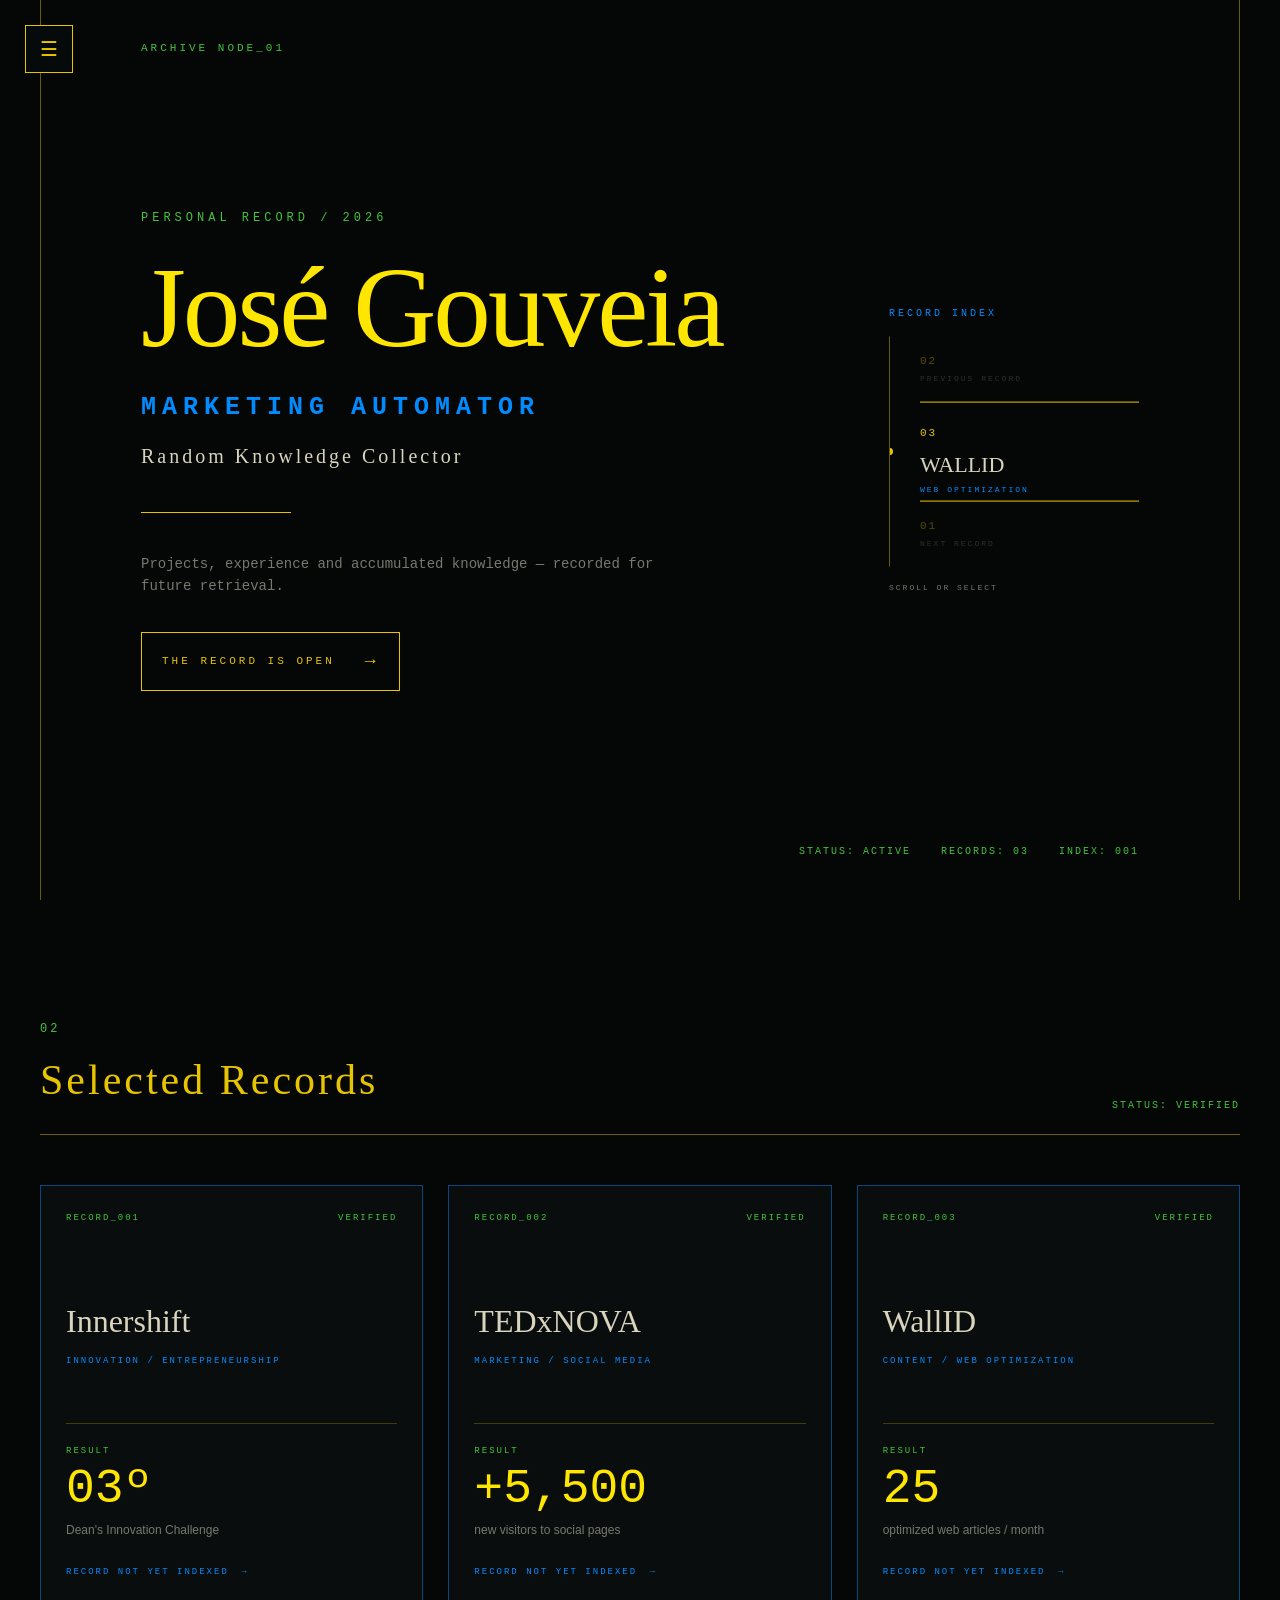
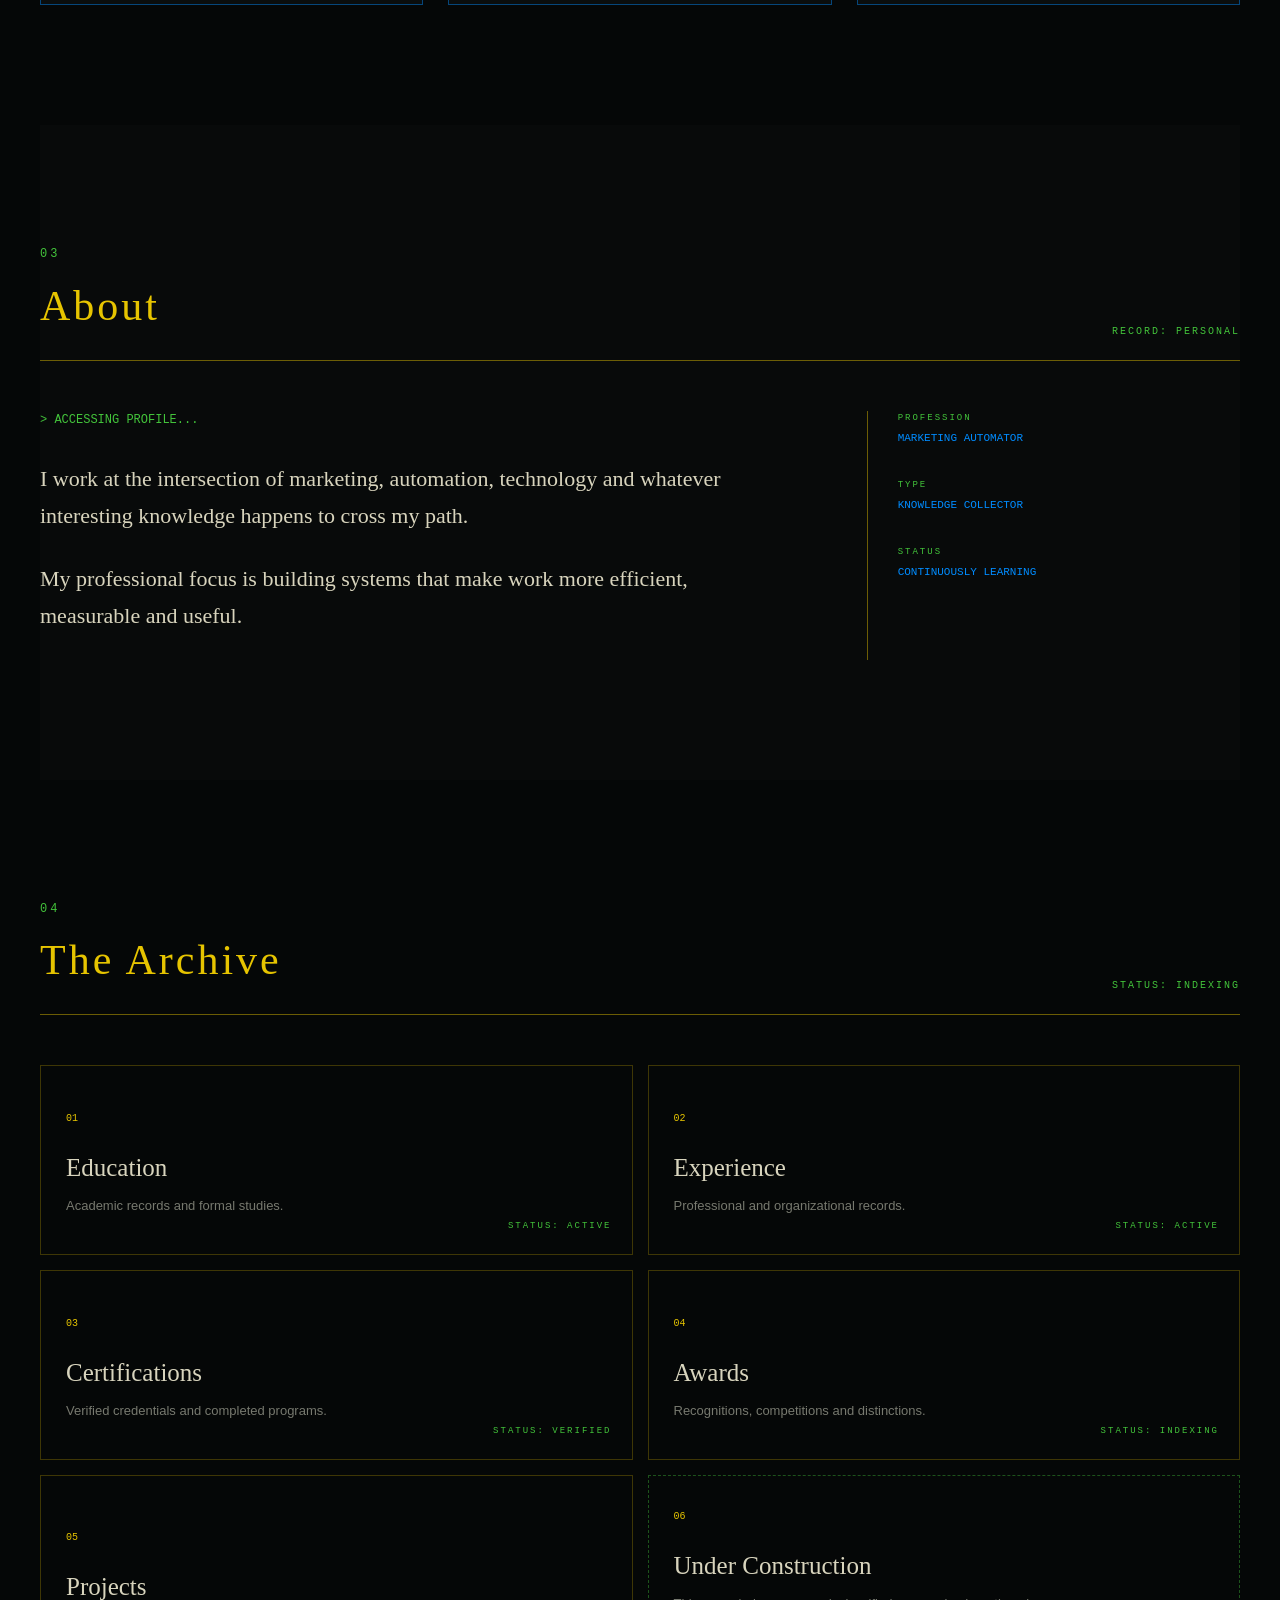
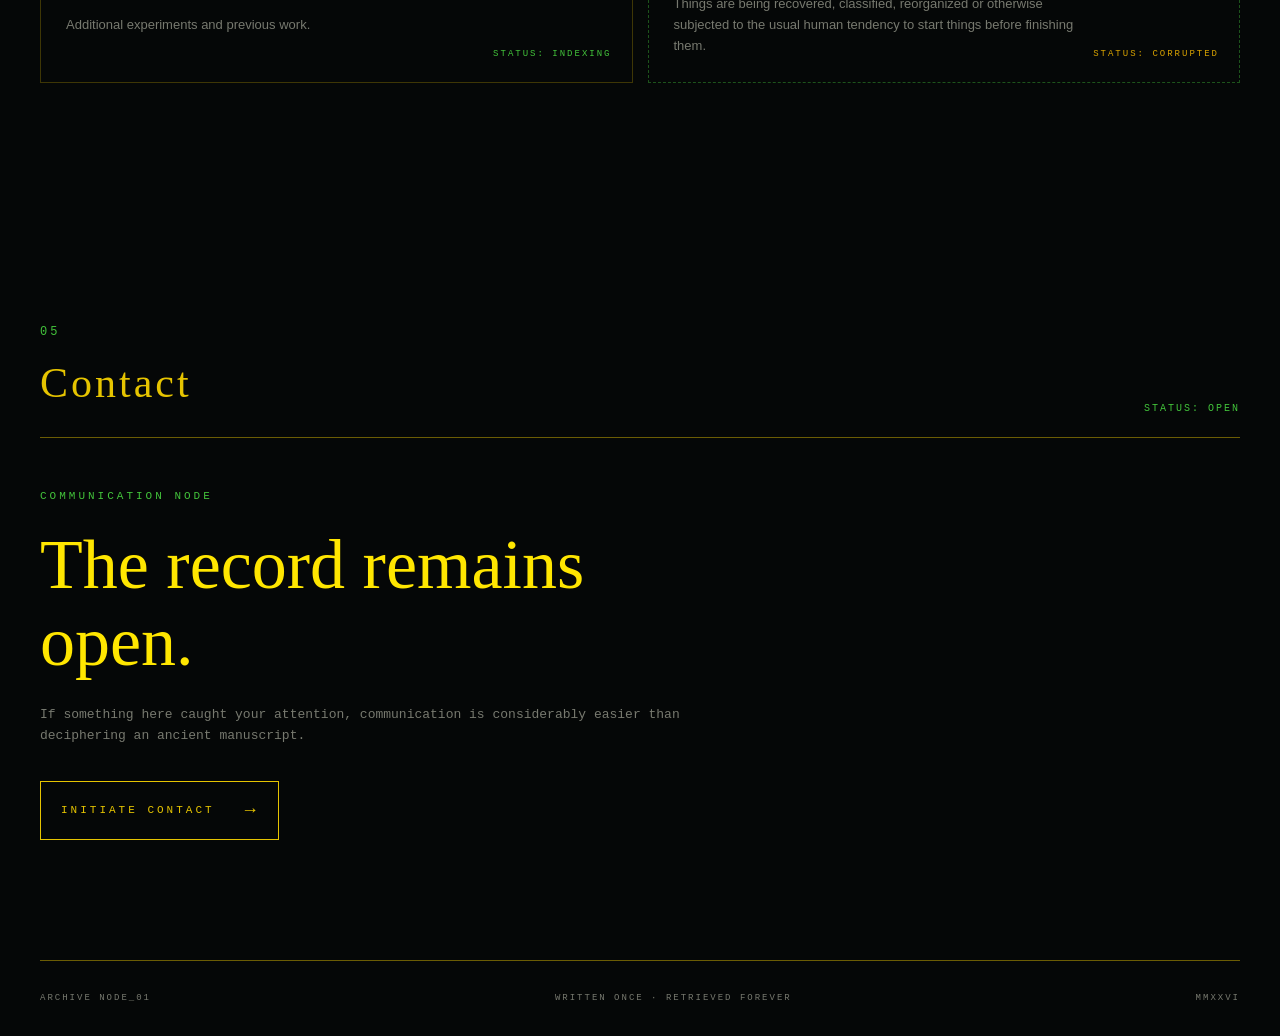
==== index.html @ 4d6958c3 "Update index.html" ====
<!DOCTYPE html>
<html lang="en">

<head>
    <meta charset="UTF-8">

    <meta name="viewport" content="width=device-width, initial-scale=1.0">

    <title>José Gouveia — Marketing Automator</title>

    <link rel="stylesheet" href="css/style.css">
</head>

<body>

    <!-- =========================
         ARCHIVE NAVIGATION
         ========================= -->

    <nav class="archive-nav" id="archiveNav">

        <button
            class="nav-toggle"
            id="navToggle"
            aria-label="Open archive navigation"
            aria-expanded="false">
            ☰
        </button>

        <div class="nav-content">

            <div class="nav-header">
                <span>ARCHIVE INDEX</span>
                <span class="status">● ACTIVE</span>
            </div>

            <div class="nav-line"></div>

            <a href="#home">
                <span>01</span>
                HOME
            </a>

            <a href="#work">
                <span>02</span>
                WORK
            </a>

            <a href="#about">
                <span>03</span>
                ABOUT
            </a>

            <a href="#archive">
                <span>04</span>
                ARCHIVE
            </a>

            <a href="#contact">
                <span>05</span>
                CONTACT
            </a>

            <div class="nav-footer">
                NODE_01<br>
                SYSTEM: STABLE
            </div>

        </div>

    </nav>


    <!-- =========================
         RETRIEVAL SCREEN
         ========================= -->

    <div
        class="retrieval-screen"
        id="retrievalScreen"
        aria-hidden="true">

        <div class="retrieval-box">

            <div class="retrieval-header">
                <span id="retrievalTitle">ARCHIVE ACCESS</span>
                <span>NODE_01</span>
            </div>

            <div class="retrieval-line"></div>

            <div class="retrieval-log" id="retrievalLog">
                <p>> ESTABLISHING CONNECTION...</p>
            </div>

            <div class="retrieval-progress">
                <div id="retrievalProgressBar"></div>
            </div>

            <div
                class="retrieval-status"
                id="retrievalStatus">

                STATUS: RETRIEVING

            </div>

        </div>

    </div>


    <!-- =========================
         MAIN CONTENT
         ========================= -->

    <main>


        <!-- =========================
             HOME
             ========================= -->

        <section id="home" class="hero section">

            <div class="system-label">
                ARCHIVE NODE_01
            </div>

            <div class="hero-content">

                <p class="eyebrow">
                    PERSONAL RECORD / 2026
                </p>

                <h1>
                    José Gouveia
                </h1>

                <h2>
                    Marketing Automator
                </h2>

                <p class="descriptor">
                    Random Knowledge Collector
                </p>

                <div class="hero-divider"></div>

                <p class="hero-introduction">
                    Projects, experience and accumulated knowledge —
                    recorded for future retrieval.
                </p>

                <a href="#work" class="archive-button">
                    THE RECORD IS OPEN
                    <span>→</span>
                </a>

            </div>


            <div class="hero-status">

                <span>STATUS: ACTIVE</span>
                <span>RECORDS: 03</span>
                <span>INDEX: 001</span>

            </div>


            <!-- =========================
                 RECORD SELECTOR
                 ========================= -->

            <div class="record-selector">

                <div class="selector-label">
                    RECORD INDEX
                </div>


                <div class="selector-window">

                    <button
                        class="selector-item selector-previous"
                        id="selectorPrevious"
                        type="button">

                        <span class="selector-number">02</span>
                        <span class="selector-hint">PREVIOUS RECORD</span>

                    </button>


                    <button
                        class="selector-item selector-current"
                        id="selectorCurrent"
                        type="button">

                        <span
                            class="selector-number"
                            id="selectorNumber">
                            03
                        </span>

                        <span
                            class="selector-name"
                            id="selectorName">
                            WALLID
                        </span>

                        <span
                            class="selector-category"
                            id="selectorCategory">
                            WEB OPTIMIZATION
                        </span>

                    </button>


                    <button
                        class="selector-item selector-next"
                        id="selectorNext"
                        type="button">

                        <span class="selector-number">01</span>
                        <span class="selector-hint">NEXT RECORD</span>

                    </button>

                </div>


                <div class="selector-instruction">
                    SCROLL OR SELECT
                </div>

            </div>

        </section>


        <!-- =========================
             SELECTED WORK
             ========================= -->

        <section id="work" class="section work-section">

            <div class="section-header">

                <div>
                    <span class="section-number">02</span>

                    <h2>
                        Selected Records
                    </h2>
                </div>

                <span class="section-status">
                    STATUS: VERIFIED
                </span>

            </div>


            <div class="records-grid">


                <!-- INNERSHIFT -->

                <article
                    class="record-card"
                    id="record-1">

                    <div class="record-top">

                        <span>
                            RECORD_001
                        </span>

                        <span>
                            VERIFIED
                        </span>

                    </div>


                    <div class="record-content">

                        <div class="record-identity">

                            <h3>
                                Innershift
                            </h3>

                            <p class="record-category">
                                INNOVATION / ENTREPRENEURSHIP
                            </p>

                        </div>


                        <div class="record-result">

                            <span class="result-label">
                                RESULT
                            </span>

                            <strong>
                                03º
                            </strong>

                            <span class="result-description">
                                Dean's Innovation Challenge
                            </span>

                        </div>

                    </div>


                    <button
                        class="record-link"
                        type="button">

                        RECORD NOT YET INDEXED
                        <span>→</span>

                    </button>

                </article>


                <!-- TEDxNOVA -->

                <article
                    class="record-card"
                    id="record-2">

                    <div class="record-top">

                        <span>
                            RECORD_002
                        </span>

                        <span>
                            VERIFIED
                        </span>

                    </div>


                    <div class="record-content">

                        <div class="record-identity">

                            <h3>
                                TEDxNOVA
                            </h3>

                            <p class="record-category">
                                MARKETING / SOCIAL MEDIA
                            </p>

                        </div>


                        <div class="record-result">

                            <span class="result-label">
                                RESULT
                            </span>

                            <strong>
                                +5,500
                            </strong>

                            <span class="result-description">
                                new visitors to social pages
                            </span>

                        </div>

                    </div>


                    <button
                        class="record-link"
                        type="button">

                        RECORD NOT YET INDEXED
                        <span>→</span>

                    </button>

                </article>


                <!-- WALLID -->

                <article
                    class="record-card"
                    id="record-3">

                    <div class="record-top">

                        <span>
                            RECORD_003
                        </span>

                        <span>
                            VERIFIED
                        </span>

                    </div>


                    <div class="record-content">

                        <div class="record-identity">

                            <h3>
                                WallID
                            </h3>

                            <p class="record-category">
                                CONTENT / WEB OPTIMIZATION
                            </p>

                        </div>


                        <div class="record-result">

                            <span class="result-label">
                                RESULT
                            </span>

                            <strong>
                                25
                            </strong>

                            <span class="result-description">
                                optimized web articles / month
                            </span>

                        </div>

                    </div>


                    <button
                        class="record-link"
                        type="button">

                        RECORD NOT YET INDEXED
                        <span>→</span>

                    </button>

                </article>

            </div>

        </section>


        <!-- =========================
             ABOUT
             ========================= -->

        <section
            id="about"
            class="section about-section">

            <div class="section-header">

                <div>

                    <span class="section-number">
                        03
                    </span>

                    <h2>
                        About
                    </h2>

                </div>

                <span class="section-status">
                    RECORD: PERSONAL
                </span>

            </div>


            <div class="about-grid">

                <div class="about-main">

                    <p class="terminal-label">
                        > ACCESSING PROFILE...
                    </p>

                    <p class="about-text">
                        I work at the intersection of marketing,
                        automation, technology and whatever interesting
                        knowledge happens to cross my path.
                    </p>

                    <p class="about-text">
                        My professional focus is building systems that
                        make work more efficient, measurable and useful.
                    </p>

                </div>


                <div class="about-metadata">

                    <div>
                        <span>PROFESSION</span>
                        <strong>MARKETING AUTOMATOR</strong>
                    </div>

                    <div>
                        <span>TYPE</span>
                        <strong>KNOWLEDGE COLLECTOR</strong>
                    </div>

                    <div>
                        <span>STATUS</span>
                        <strong>CONTINUOUSLY LEARNING</strong>
                    </div>

                </div>

            </div>

        </section>


        <!-- =========================
             ARCHIVE
             ========================= -->

        <section
            id="archive"
            class="section archive-section">

            <div class="section-header">

                <div>

                    <span class="section-number">
                        04
                    </span>

                    <h2>
                        The Archive
                    </h2>

                </div>

                <span class="section-status">
                    STATUS: INDEXING
                </span>

            </div>


            <div class="archive-grid">


                <button
                    class="archive-item"
                    type="button"
                    data-archive="education">

                    <span class="archive-number">
                        01
                    </span>

                    <h3>
                        Education
                    </h3>

                    <p>
                        Academic records and formal studies.
                    </p>

                    <span class="archive-status">
                        STATUS: ACTIVE
                    </span>

                </button>


                <button
                    class="archive-item"
                    type="button"
                    data-archive="experience">

                    <span class="archive-number">
                        02
                    </span>

                    <h3>
                        Experience
                    </h3>

                    <p>
                        Professional and organizational records.
                    </p>

                    <span class="archive-status">
                        STATUS: ACTIVE
                    </span>

                </button>


                <button
                    class="archive-item"
                    type="button"
                    data-archive="certifications">

                    <span class="archive-number">
                        03
                    </span>

                    <h3>
                        Certifications
                    </h3>

                    <p>
                        Verified credentials and completed programs.
                    </p>

                    <span class="archive-status">
                        STATUS: VERIFIED
                    </span>

                </button>


                <button
                    class="archive-item"
                    type="button"
                    data-archive="awards">

                    <span class="archive-number">
                        04
                    </span>

                    <h3>
                        Awards
                    </h3>

                    <p>
                        Recognitions, competitions and distinctions.
                    </p>

                    <span class="archive-status">
                        STATUS: INDEXING
                    </span>

                </button>


                <button
                    class="archive-item"
                    type="button"
                    data-archive="projects">

                    <span class="archive-number">
                        05
                    </span>

                    <h3>
                        Projects
                    </h3>

                    <p>
                        Additional experiments and previous work.
                    </p>

                    <span class="archive-status">
                        STATUS: INDEXING
                    </span>

                </button>


                <button
                    class="archive-item under-construction"
                    type="button"
                    data-archive="construction">

                    <span class="archive-number">
                        06
                    </span>

                    <h3>
                        Under Construction
                    </h3>

                    <p>
                        Things are being recovered, classified,
                        reorganized or otherwise subjected to the
                        usual human tendency to start things before
                        finishing them.
                    </p>

                    <span class="archive-status corrupted">
                        STATUS: CORRUPTED
                    </span>

                </button>

            </div>

        </section>


        <!-- =========================
             CONTACT
             ========================= -->

        <section
            id="contact"
            class="section contact-section">

            <div class="section-header">

                <div>

                    <span class="section-number">
                        05
                    </span>

                    <h2>
                        Contact
                    </h2>

                </div>

                <span class="section-status">
                    STATUS: OPEN
                </span>

            </div>


            <div class="contact-content">

                <p class="contact-label">
                    COMMUNICATION NODE
                </p>

                <h2>
                    The record remains open.
                </h2>

                <p>
                    If something here caught your attention,
                    communication is considerably easier than
                    deciphering an ancient manuscript.
                </p>

                <a
                    href="mailto:your@email.com"
                    class="archive-button">

                    INITIATE CONTACT
                    <span>→</span>

                </a>

            </div>

        </section>

    </main>


    <!-- =========================
         FOOTER
         ========================= -->

    <footer>

        <div>
            ARCHIVE NODE_01
        </div>

        <div>
            WRITTEN ONCE · RETRIEVED FOREVER
        </div>

        <div>
            MMXXVI
        </div>

    </footer>


    <script src="js/script.js"></script>

</body>

</html>
---- css/style.css ----
/* =========================================
   GLOBAL
   ========================================= */

* {
    box-sizing: border-box;
    margin: 0;
    padding: 0;
}

html {
    scroll-behavior: smooth;
}

body {
    background: #050707;
    color: #d8d4bd;

    font-family: Arial, sans-serif;
    line-height: 1.6;
}

:root {
    --background: #050707;
    --background-light: #0a0d0d;

    --gold: #e6c400;
    --gold-bright: #ffe600;

    --blue: #008cff;
    --blue-bright: #22aaff;

    --green: #43c43b;

    --text: #d8d4bd;
    --muted: #77796f;

    --gold-border: rgba(230, 196, 0, 0.45);
    --blue-border: rgba(0, 140, 255, 0.45);
}


/* =========================================
   GENERAL
   ========================================= */

a {
    color: inherit;
    text-decoration: none;
}

button {
    font: inherit;
}

.section {
    width: min(1200px, calc(100% - 80px));

    margin: 0 auto;

    padding: 120px 0;
}

.section-header {
    display: flex;
    justify-content: space-between;
    align-items: flex-end;

    padding-bottom: 20px;
    margin-bottom: 50px;

    border-bottom: 1px solid var(--gold-border);
}

.section-number {
    display: block;

    margin-bottom: 8px;

    color: var(--green);

    font-family: monospace;
    font-size: 12px;

    letter-spacing: 3px;
}

.section-header h2 {
    color: var(--gold);

    font-family: Georgia, serif;
    font-size: 42px;
    font-weight: normal;

    letter-spacing: 3px;
}

.section-status {
    color: var(--green);

    font-family: monospace;
    font-size: 10px;

    letter-spacing: 2px;
}


/* =========================================
   NAVIGATION
   ========================================= */

.archive-nav {
    position: fixed;

    top: 25px;
    left: 25px;

    z-index: 1000;
}

.nav-toggle {
    width: 48px;
    height: 48px;

    background: #070a0a;

    border: 1px solid var(--gold);

    color: var(--gold);

    font-size: 20px;

    cursor: pointer;

    transition:
        background 0.2s,
        color 0.2s;
}

.nav-toggle:hover {
    background: var(--gold);
    color: var(--background);
}

.nav-content {
    width: 250px;

    display: none;

    margin-top: 8px;
    padding: 20px;

    background: rgba(5, 7, 7, 0.97);

    border: 1px solid var(--gold-border);
}

.archive-nav.open .nav-content {
    display: block;
}

.nav-header {
    display: flex;
    flex-direction: column;
    gap: 5px;

    color: var(--gold);

    font-family: monospace;
    font-size: 12px;

    letter-spacing: 2px;
}

.nav-header .status {
    color: var(--green);

    font-size: 10px;
}

.nav-line {
    height: 1px;

    margin: 18px 0;

    background: var(--gold-border);
}

.nav-content a {
    display: flex;
    gap: 14px;

    padding: 10px 0;

    color: var(--blue);

    font-family: monospace;
    font-size: 12px;

    letter-spacing: 2px;

    transition:
        color 0.2s,
        padding-left 0.2s;
}

.nav-content a span {
    color: var(--muted);
}

.nav-content a:hover {
    padding-left: 5px;

    color: var(--gold-bright);
}

.nav-footer {
    margin-top: 20px;
    padding-top: 15px;

    border-top: 1px solid rgba(67, 196, 59, 0.3);

    color: var(--green);

    font-family: monospace;
    font-size: 10px;

    line-height: 1.8;
}


/* =========================================
   HERO
   ========================================= */

.hero {
    min-height: 100vh;

    position: relative;

    display: flex;
    flex-direction: column;
    justify-content: center;

    padding-left: 100px;
    padding-right: 100px;

    border-left: 1px solid var(--gold-border);
    border-right: 1px solid var(--gold-border);
}

.system-label {
    position: absolute;

    top: 40px;
    left: 100px;

    color: var(--green);

    font-family: monospace;
    font-size: 11px;

    letter-spacing: 3px;
}

.hero-content {
    max-width: 700px;
}

.eyebrow {
    margin-bottom: 25px;

    color: var(--green);

    font-family: monospace;
    font-size: 12px;

    letter-spacing: 4px;
}

.hero h1 {
    color: var(--gold-bright);

    font-family: Georgia, serif;
    font-size: clamp(60px, 9vw, 120px);
    font-weight: normal;

    line-height: 0.95;

    letter-spacing: -3px;
}

.hero h2 {
    margin-top: 25px;

    color: var(--blue);

    font-family: monospace;
    font-size: clamp(18px, 2vw, 25px);

    letter-spacing: 6px;

    text-transform: uppercase;
}

.descriptor {
    margin-top: 12px;

    color: var(--text);

    font-family: Georgia, serif;
    font-size: 20px;

    letter-spacing: 3px;
}

.hero-divider {
    width: 150px;
    height: 1px;

    margin: 40px 0;

    background: var(--gold);
}

.hero-introduction {
    max-width: 550px;

    color: var(--muted);

    font-family: monospace;
    font-size: 14px;
}

.archive-button {
    display: inline-flex;
    align-items: center;
    gap: 30px;

    margin-top: 35px;
    padding: 14px 20px;

    border: 1px solid var(--gold);

    color: var(--gold);

    font-family: monospace;
    font-size: 11px;

    letter-spacing: 3px;

    transition:
        background 0.2s,
        color 0.2s;
}

.archive-button:hover {
    background: var(--gold);
    color: var(--background);
}

.archive-button span {
    font-size: 18px;
}

.hero-status {
    position: absolute;

    right: 100px;
    bottom: 40px;

    display: flex;
    gap: 30px;

    color: var(--green);

    font-family: monospace;
    font-size: 10px;

    letter-spacing: 2px;
}


/* =========================================
   RECORD SELECTOR
   ========================================= */

.record-selector {
    position: absolute;

    right: 100px;
    top: 50%;

    width: 250px;

    transform: translateY(-50%);
}

.selector-label {
    margin-bottom: 15px;

    color: var(--blue);

    font-family: monospace;
    font-size: 10px;

    letter-spacing: 3px;
}

.selector-window {
    height: 230px;

    position: relative;

    overflow: hidden;

    border-left: 1px solid var(--gold-border);
}

.selector-window::before {
    content: "";

    position: absolute;

    left: -4px;
    top: 50%;

    width: 7px;
    height: 7px;

    transform: translateY(-50%);

    background: var(--gold);

    border-radius: 50%;

    z-index: 2;
}

.selector-item {
    width: calc(100% - 30px);

    margin-left: 30px;

    border: none;

    background: transparent;

    text-align: left;

    cursor: pointer;
}

.selector-previous,
.selector-next {
    height: 65px;

    display: flex;
    flex-direction: column;
    justify-content: center;

    opacity: 0.35;

    transition: opacity 0.2s;
}

.selector-previous:hover,
.selector-next:hover {
    opacity: 0.75;
}

.selector-current {
    height: 100px;

    padding: 15px 0;

    border-top: 1px solid var(--gold);
    border-bottom: 1px solid var(--gold);

    transition:
        background 0.2s,
        padding-left 0.2s;
}

.selector-current:hover {
    padding-left: 8px;

    background: rgba(230, 196, 0, 0.025);
}

.selector-number {
    color: var(--gold);

    font-family: monospace;
    font-size: 11px;

    letter-spacing: 2px;
}

.selector-name {
    display: block;

    margin-top: 3px;

    color: var(--text);

    font-family: Georgia, serif;
    font-size: 22px;
}

.selector-category {
    display: block;

    margin-top: 2px;

    color: var(--blue);

    font-family: monospace;
    font-size: 8px;

    letter-spacing: 2px;
}

.selector-hint {
    margin-top: 2px;

    color: var(--muted);

    font-family: monospace;
    font-size: 8px;

    letter-spacing: 2px;
}

.selector-instruction {
    margin-top: 15px;

    color: var(--muted);

    font-family: monospace;
    font-size: 8px;

    letter-spacing: 2px;
}


/* =========================================
   RECORD CARDS
   ========================================= */

.records-grid {
    display: grid;

    grid-template-columns: repeat(3, 1fr);

    gap: 25px;
}

.record-card {
    min-height: 420px;

    display: flex;
    flex-direction: column;

    padding: 25px;

    background: var(--background-light);

    border: 1px solid var(--blue-border);

    transition:
        transform 0.2s,
        border-color 0.2s;
}

.record-card:hover {
    transform: translateY(-5px);

    border-color: var(--blue-bright);
}

.record-card.highlighted {
    border-color: var(--gold-bright);

    box-shadow:
        0 0 20px rgba(230, 196, 0, 0.08);
}

.record-top {
    display: flex;
    justify-content: space-between;

    color: var(--green);

    font-family: monospace;
    font-size: 9px;

    letter-spacing: 2px;
}

.record-content {
    flex: 1;

    display: flex;
    flex-direction: column;

    justify-content: space-between;

    padding-top: 70px;
}

.record-card h3 {
    color: var(--text);

    font-family: Georgia, serif;
    font-size: 32px;
    font-weight: normal;
}

.record-category {
    margin-top: 7px;

    color: var(--blue);

    font-family: monospace;
    font-size: 9px;

    letter-spacing: 2px;
}

.record-result {
    padding-top: 20px;

    border-top: 1px solid rgba(230, 196, 0, 0.25);
}

.result-label {
    display: block;

    color: var(--green);

    font-family: monospace;
    font-size: 9px;

    letter-spacing: 2px;
}

.record-result strong {
    display: block;

    margin-top: 5px;

    color: var(--gold-bright);

    font-family: monospace;
    font-size: 48px;
    font-weight: normal;

    line-height: 1.1;
}

.result-description {
    display: block;

    margin-top: 5px;

    color: var(--muted);

    font-size: 12px;
}

.record-link {
    align-self: flex-start;

    margin-top: 25px;
    padding: 0;

    background: transparent;

    border: none;

    color: var(--blue);

    font-family: monospace;
    font-size: 9px;

    letter-spacing: 2px;

    cursor: pointer;

    transition: color 0.2s;
}

.record-link:hover {
    color: var(--blue-bright);
}

.record-link span {
    margin-left: 5px;
}


/* =========================================
   ABOUT
   ========================================= */

.about-section {
    background: rgba(255, 255, 255, 0.01);
}

.about-grid {
    display: grid;

    grid-template-columns: 2fr 1fr;

    gap: 80px;
}

.terminal-label {
    margin-bottom: 30px;

    color: var(--green);

    font-family: monospace;
    font-size: 12px;
}

.about-text {
    max-width: 700px;

    margin-bottom: 25px;

    color: var(--text);

    font-family: Georgia, serif;
    font-size: 22px;

    line-height: 1.7;
}

.about-metadata {
    padding-left: 30px;

    border-left: 1px solid var(--gold-border);
}

.about-metadata div {
    margin-bottom: 30px;
}

.about-metadata span {
    display: block;

    color: var(--green);

    font-family: monospace;
    font-size: 9px;

    letter-spacing: 2px;
}

.about-metadata strong {
    display: block;

    margin-top: 5px;

    color: var(--blue);

    font-family: monospace;
    font-size: 11px;
    font-weight: normal;
}


/* =========================================
   ARCHIVE
   ========================================= */

.archive-grid {
    display: grid;

    grid-template-columns: repeat(2, 1fr);

    gap: 15px;
}

.archive-item {
    min-height: 190px;

    position: relative;

    padding: 25px;

    background: transparent;

    border: 1px solid rgba(230, 196, 0, 0.25);

    color: inherit;

    text-align: left;

    cursor: pointer;

    transition:
        border-color 0.2s,
        background 0.2s;
}

.archive-item:hover {
    background: rgba(230, 196, 0, 0.025);

    border-color: var(--gold);
}

.archive-item:focus-visible,
.selector-item:focus-visible,
.nav-toggle:focus-visible,
.record-link:focus-visible,
.archive-button:focus-visible {
    outline: 1px solid var(--gold-bright);
    outline-offset: 4px;
}

.archive-number {
    color: var(--gold);

    font-family: monospace;
    font-size: 10px;
}

.archive-item h3 {
    margin-top: 20px;

    color: var(--text);

    font-family: Georgia, serif;
    font-size: 25px;
    font-weight: normal;
}

.archive-item p {
    max-width: 400px;

    margin-top: 8px;

    color: var(--muted);

    font-size: 13px;
}

.archive-status {
    position: absolute;

    right: 20px;
    bottom: 20px;

    color: var(--green);

    font-family: monospace;
    font-size: 9px;

    letter-spacing: 2px;
}

.under-construction {
    border-style: dashed;

    border-color: rgba(67, 196, 59, 0.4);
}

.corrupted {
    color: #d9a300;
}


/* =========================================
   RETRIEVAL SCREEN
   ========================================= */

.retrieval-screen {
    position: fixed;

    inset: 0;

    z-index: 2000;

    display: none;

    align-items: center;
    justify-content: center;

    padding: 30px;

    background: rgba(5, 7, 7, 0.96);
}

.retrieval-screen.active {
    display: flex;
}

.retrieval-box {
    width: min(600px, 100%);

    padding: 30px;

    border: 1px solid var(--gold);

    background: #050707;
}

.retrieval-header {
    display: flex;
    justify-content: space-between;

    color: var(--gold);

    font-family: monospace;
    font-size: 11px;

    letter-spacing: 3px;
}

.retrieval-header span:last-child {
    color: var(--green);

    font-size: 9px;
}

.retrieval-line {
    width: 100%;
    height: 1px;

    margin: 20px 0;

    background: var(--gold-border);
}

.retrieval-log {
    min-height: 120px;

    color: var(--green);

    font-family: monospace;
    font-size: 12px;

    line-height: 2;
}

.retrieval-progress {
    width: 100%;
    height: 3px;

    margin-top: 20px;

    background: #101515;
}

.retrieval-progress div {
    width: 0;
    height: 100%;

    background: var(--gold);

    transition: width 0.3s linear;
}

.retrieval-status {
    margin-top: 15px;

    color: var(--gold);

    font-family: monospace;
    font-size: 10px;

    letter-spacing: 2px;
}


/* =========================================
   CONTACT
   ========================================= */

.contact-section {
    min-height: 70vh;

    display: flex;
    flex-direction: column;
    justify-content: center;
}

.contact-content {
    max-width: 700px;
}

.contact-label {
    color: var(--green);

    font-family: monospace;
    font-size: 11px;

    letter-spacing: 3px;
}

.contact-content h2 {
    margin-top: 20px;

    color: var(--gold-bright);

    font-family: Georgia, serif;
    font-size: clamp(40px, 6vw, 70px);
    font-weight: normal;

    line-height: 1.1;
}

.contact-content p:not(.contact-label) {
    margin-top: 25px;

    color: var(--muted);

    font-family: monospace;
}


/* =========================================
   FOOTER
   ========================================= */

footer {
    width: min(1200px, calc(100% - 80px));

    margin: 0 auto;

    padding: 30px 0;

    border-top: 1px solid var(--gold-border);

    display: flex;
    justify-content: space-between;

    color: var(--muted);

    font-family: monospace;
    font-size: 9px;

    letter-spacing: 2px;
}


/* =========================================
   MOBILE
   ========================================= */

@media (max-width: 1050px) {

    .record-selector {
        position: static;

        width: 300px;

        margin-top: 80px;

        transform: none;
    }

    .hero {
        min-height: auto;

        padding-top: 160px;
        padding-bottom: 150px;
    }

    .hero-status {
        left: 100px;
        right: auto;

        bottom: 40px;
    }

}


@media (max-width: 800px) {

    .section {
        width: calc(100% - 40px);

        padding: 80px 0;
    }

    .hero {
        padding-left: 30px;
        padding-right: 30px;

        border-left: none;
        border-right: none;
    }

    .system-label {
        left: 30px;
    }

    .hero-status {
        left: 30px;

        flex-direction: column;

        gap: 5px;
    }

    .record-selector {
        width: 100%;

        margin-top: 70px;
    }

    .records-grid {
        grid-template-columns: 1fr;
    }

    .record-card {
        min-height: 390px;
    }

    .about-grid {
        grid-template-columns: 1fr;

        gap: 40px;
    }

    .about-metadata {
        padding-top: 30px;
        padding-left: 0;

        border-top: 1px solid var(--gold-border);
        border-left: none;
    }

    .archive-grid {
        grid-template-columns: 1fr;
    }

    .section-header {
        align-items: flex-start;

        flex-direction: column;

        gap: 15px;
    }

    .section-header h2 {
        font-size: 34px;
    }

    footer {
        width: calc(100% - 40px);

        flex-direction: column;

        gap: 10px;
    }

}
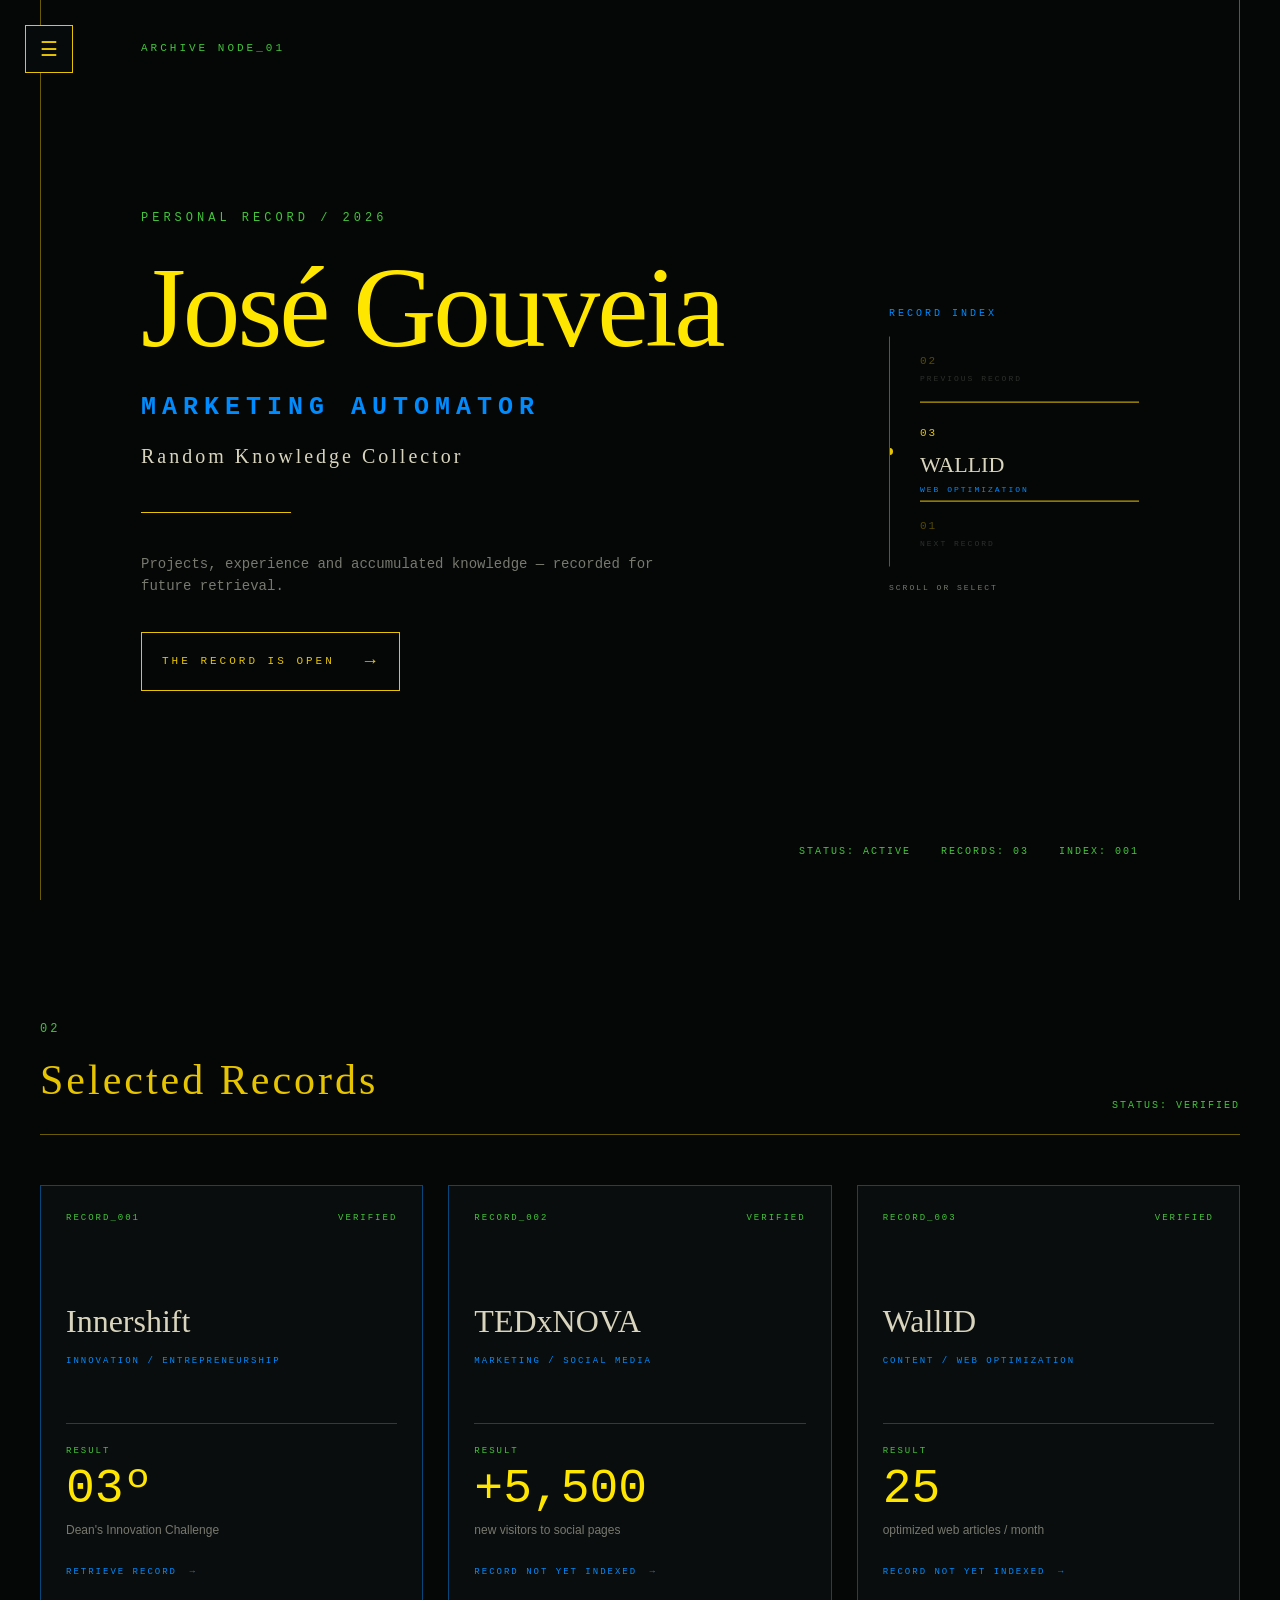
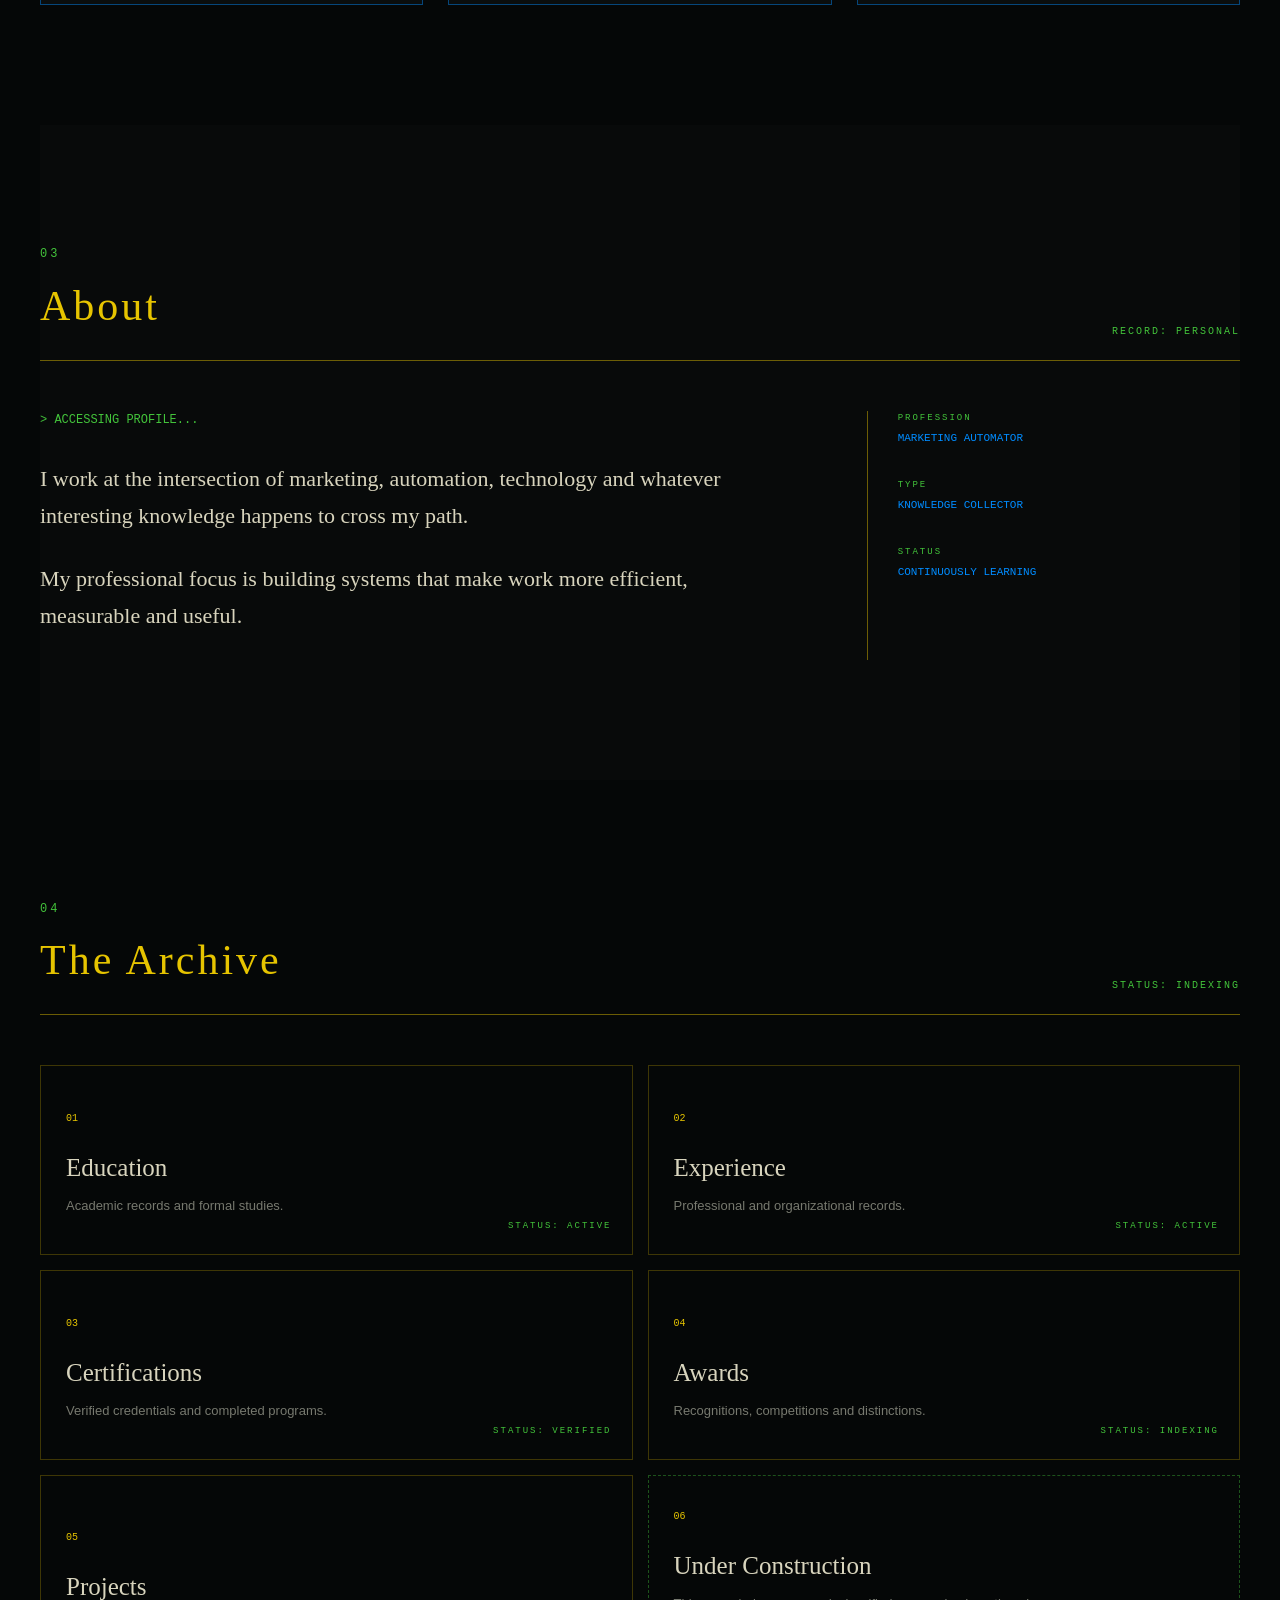
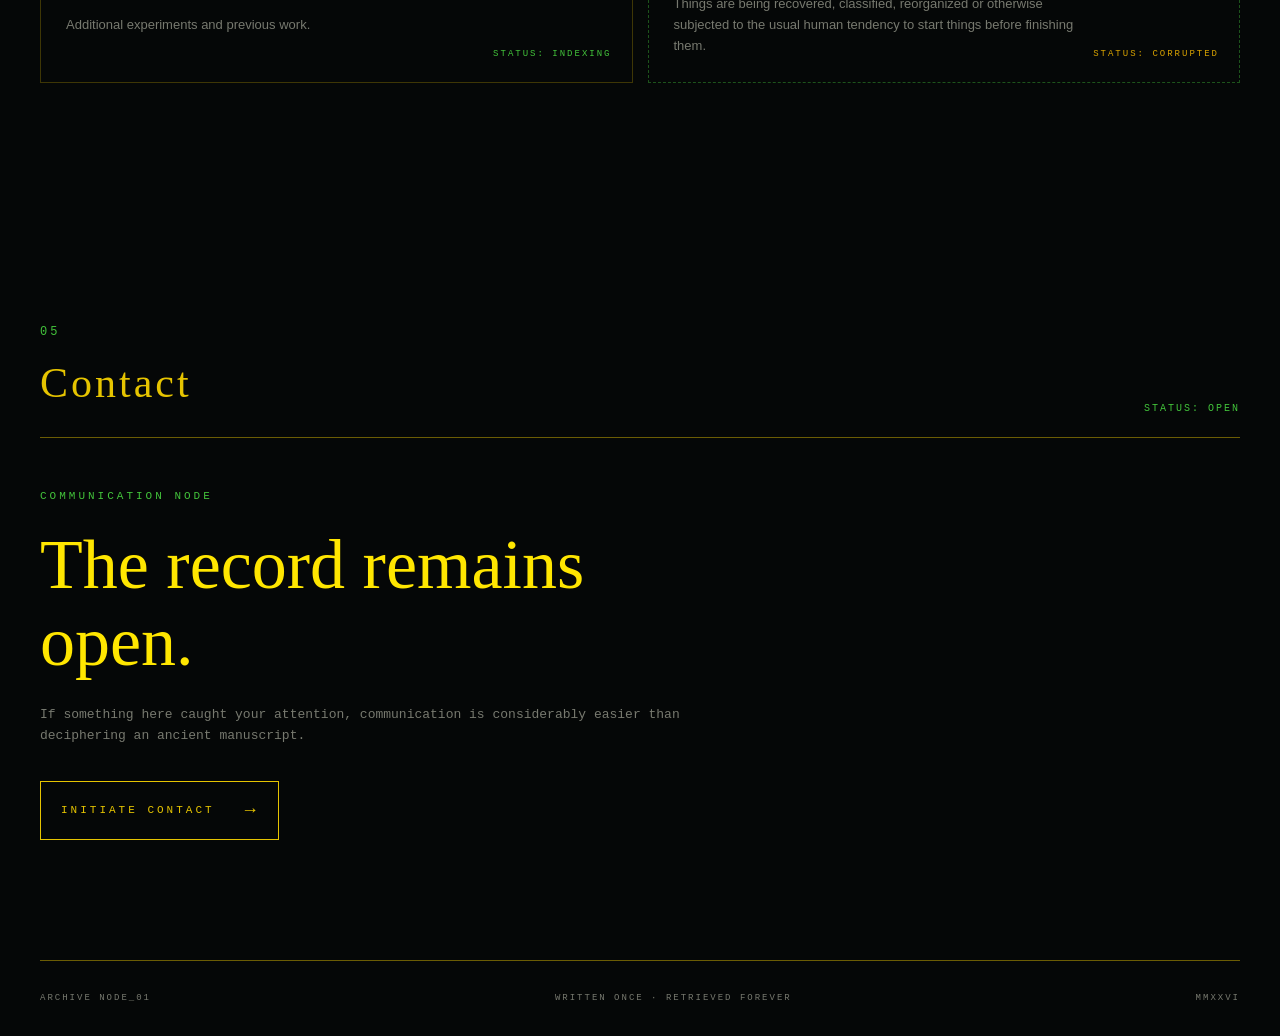
==== commit ea1caad1: "First card - Innershift" ====
--- a/index.html
+++ b/index.html
@@ -318,16 +318,15 @@
                         </div>
 
                     </div>
-
-
-                    <button
-                        class="record-link"
-                        type="button">
-
-                        RECORD NOT YET INDEXED
-                        <span>→</span>
-
-                    </button>
+                    
+                <a
+    href="innershift.html"
+    class="record-link">
+
+    RETRIEVE RECORD
+    <span>→</span>
+
+</a>
 
                 </article>
 
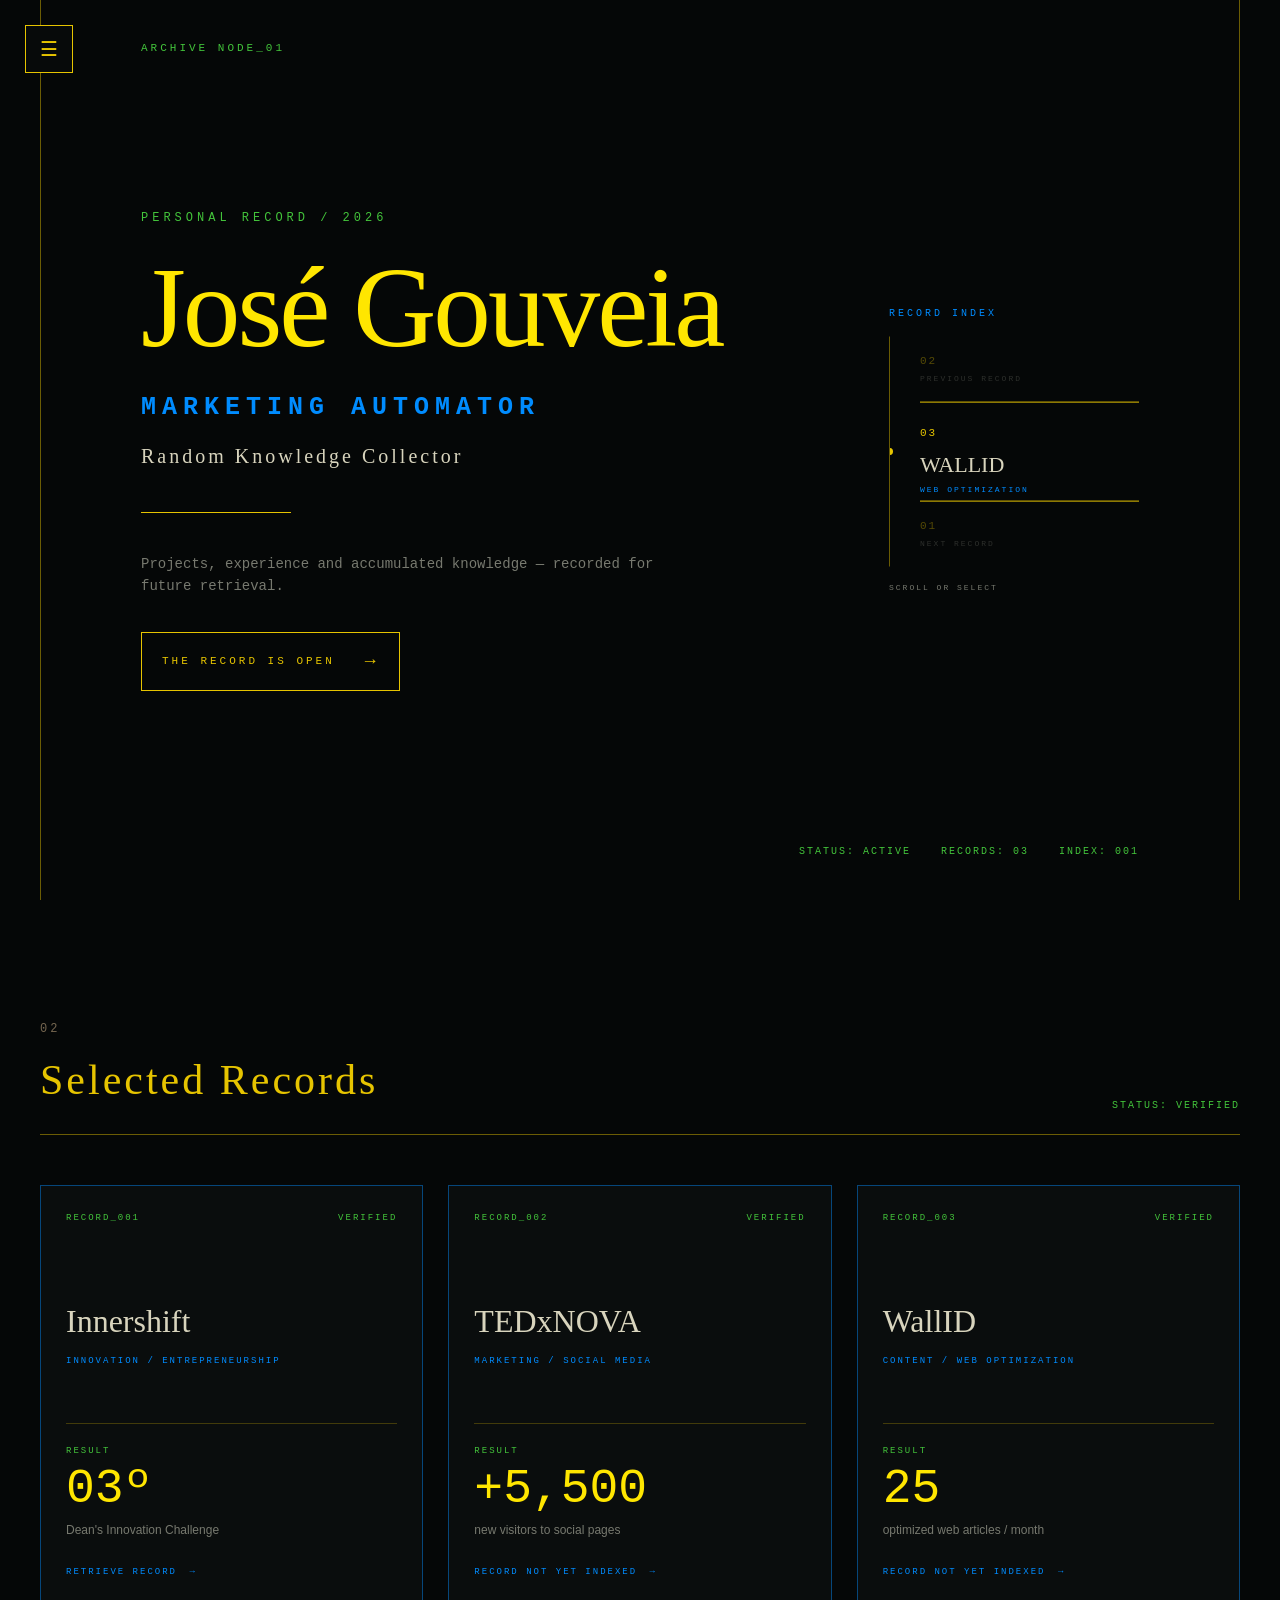
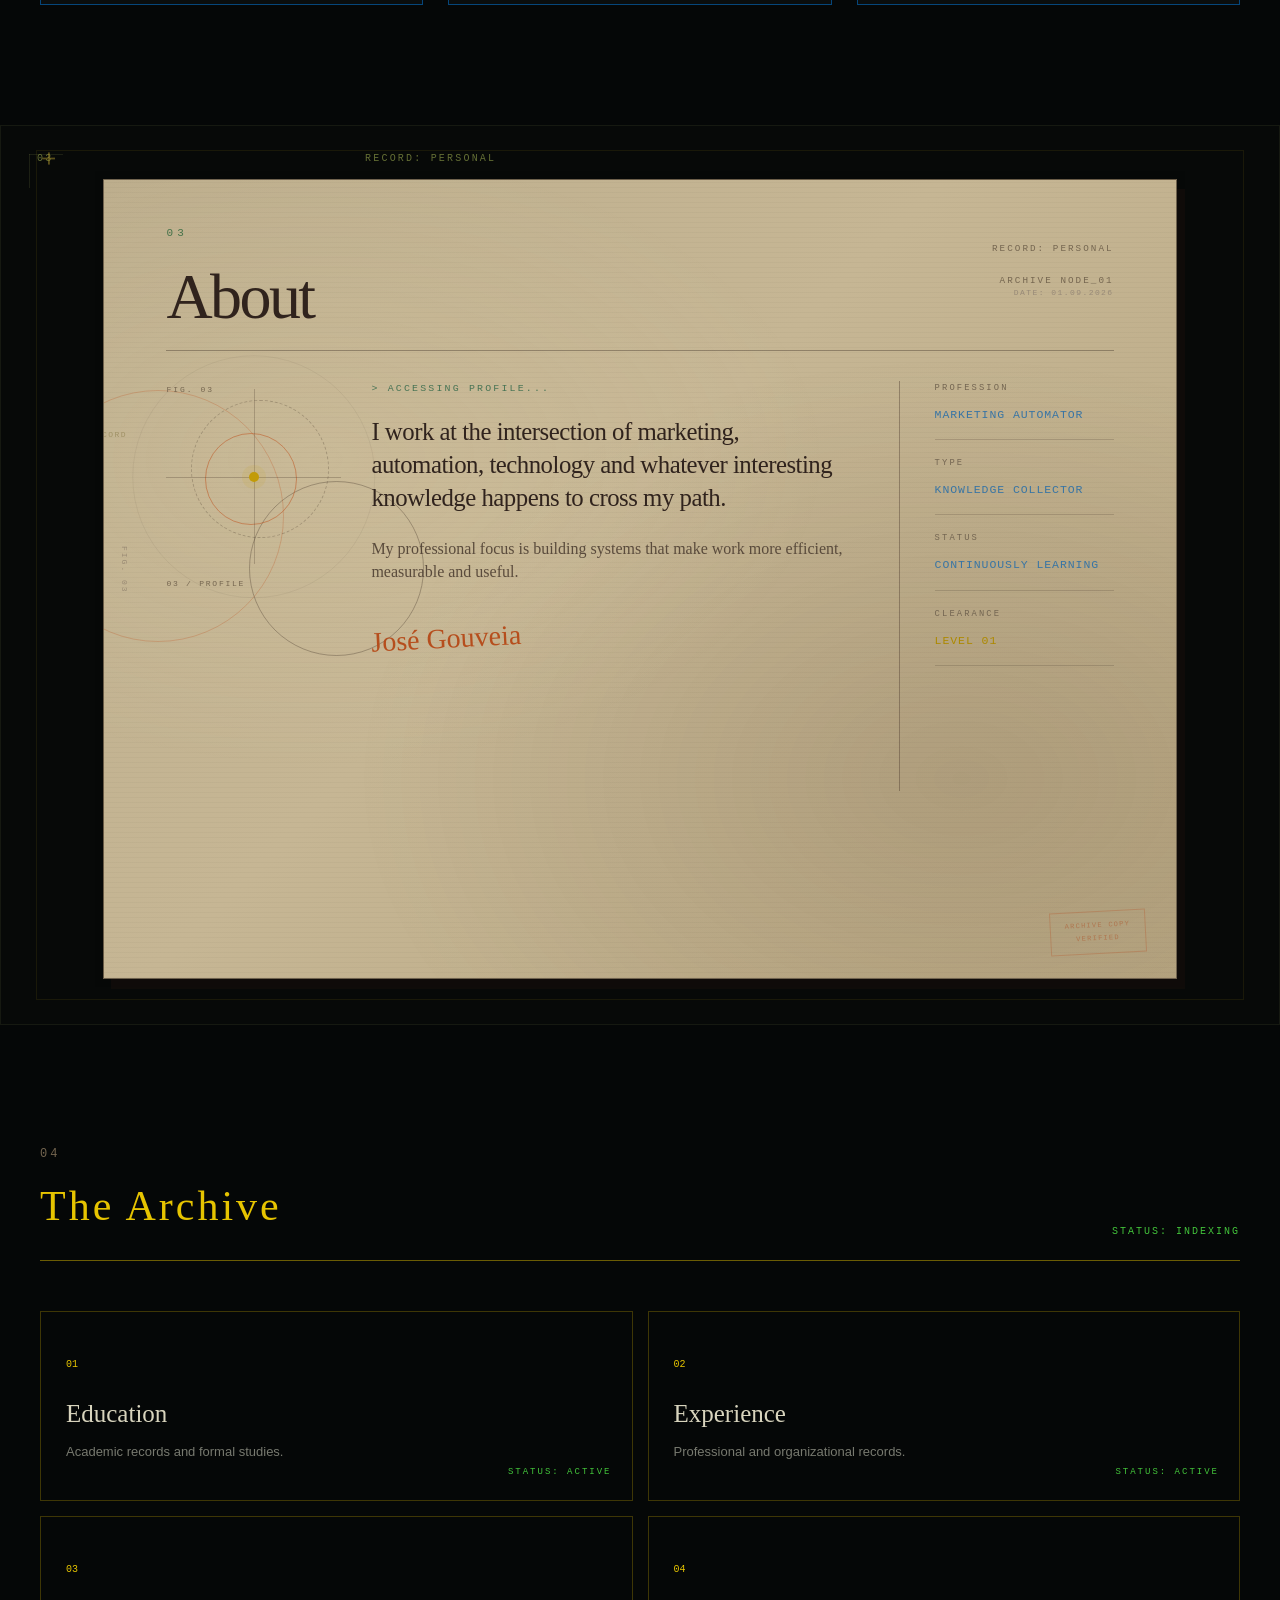
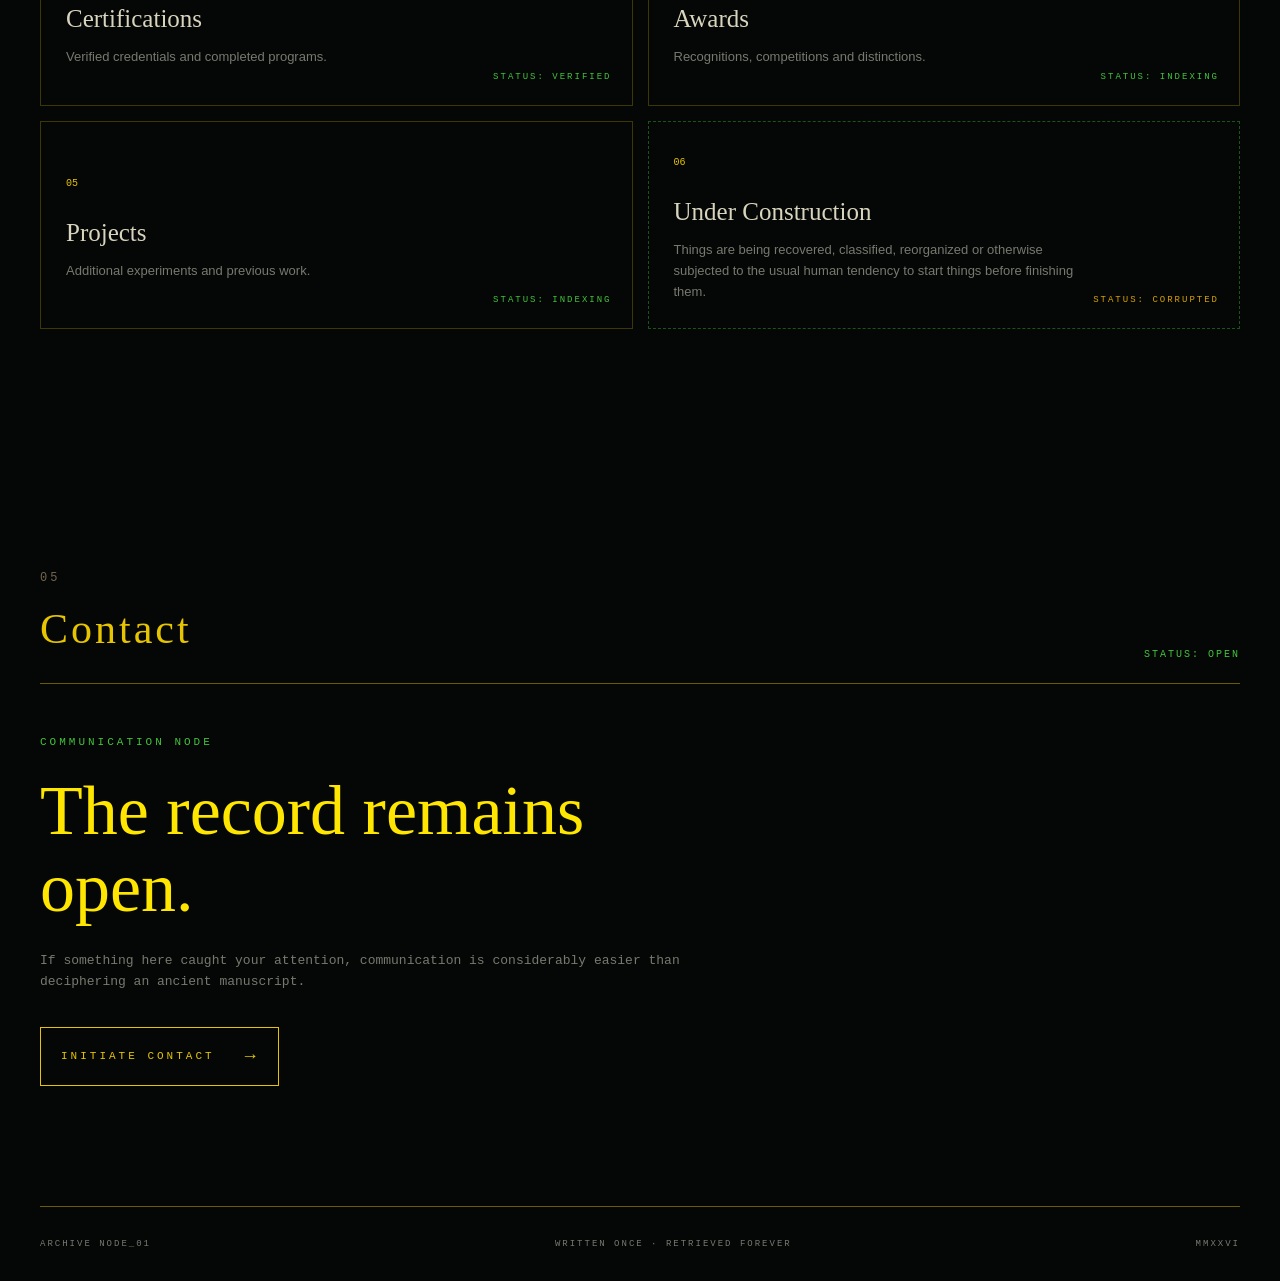
==== commit 3cbded0d: "design changes attempt" ====
--- a/index.html
+++ b/index.html
@@ -465,79 +465,188 @@
         </section>
 
 
-        <!-- =========================
-             ABOUT
-             ========================= -->
-
-        <section
-            id="about"
-            class="section about-section">
-
-            <div class="section-header">
-
-                <div>
-
-                    <span class="section-number">
-                        03
-                    </span>
-
-                    <h2>
-                        About
-                    </h2>
-
-                </div>
-
-                <span class="section-status">
+<!-- =========================
+     ABOUT
+     ========================= -->
+
+<section id="about" class="section about-section">
+
+    <div class="about-paper">
+
+        <!-- HEADER -->
+
+        <div class="about-header">
+
+            <div class="about-header-title">
+
+                <span class="section-number">
+                    03
+                </span>
+
+                <h2>
+                    About
+                </h2>
+
+            </div>
+
+
+            <div class="about-header-meta">
+
+                <span>
                     RECORD: PERSONAL
                 </span>
 
-            </div>
-
-
-            <div class="about-grid">
-
-                <div class="about-main">
+                <span>
+                    ARCHIVE NODE_01
+                </span>
+
+            </div>
+
+        </div>
+
+
+        <div class="about-rule"></div>
+
+
+        <!-- CONTENT -->
+
+        <div class="about-grid">
+
+
+            <!-- PROFILE -->
+
+            <div class="about-main">
+
+                <div class="about-figure">
+
+                    <span>
+                        FIG. 03
+                    </span>
+
+                    <div class="figure-circle circle-large"></div>
+
+                    <div class="figure-circle circle-medium"></div>
+
+                    <div class="figure-circle circle-small"></div>
+
+                    <div class="figure-cross figure-cross-x"></div>
+
+                    <div class="figure-cross figure-cross-y"></div>
+
+                    <div class="figure-point"></div>
+
+                </div>
+
+
+                <div class="about-copy">
 
                     <p class="terminal-label">
-                        > ACCESSING PROFILE...
+                        &gt; ACCESSING PROFILE...
                     </p>
 
-                    <p class="about-text">
+
+                    <p class="about-lead">
                         I work at the intersection of marketing,
                         automation, technology and whatever interesting
                         knowledge happens to cross my path.
                     </p>
 
+
                     <p class="about-text">
                         My professional focus is building systems that
                         make work more efficient, measurable and useful.
                     </p>
 
-                </div>
-
-
-                <div class="about-metadata">
-
-                    <div>
-                        <span>PROFESSION</span>
-                        <strong>MARKETING AUTOMATOR</strong>
+
+                    <div class="about-signature">
+                        José Gouveia
                     </div>
 
-                    <div>
-                        <span>TYPE</span>
-                        <strong>KNOWLEDGE COLLECTOR</strong>
-                    </div>
-
-                    <div>
-                        <span>STATUS</span>
-                        <strong>CONTINUOUSLY LEARNING</strong>
-                    </div>
-
-                </div>
-
-            </div>
-
-        </section>
+                </div>
+
+            </div>
+
+
+            <!-- METADATA -->
+
+            <aside class="about-metadata">
+
+
+                <div class="metadata-block">
+
+                    <span>
+                        PROFESSION
+                    </span>
+
+                    <strong>
+                        MARKETING AUTOMATOR
+                    </strong>
+
+                </div>
+
+
+                <div class="metadata-block">
+
+                    <span>
+                        TYPE
+                    </span>
+
+                    <strong>
+                        KNOWLEDGE COLLECTOR
+                    </strong>
+
+                </div>
+
+
+                <div class="metadata-block">
+
+                    <span>
+                        STATUS
+                    </span>
+
+                    <strong>
+                        CONTINUOUSLY LEARNING
+                    </strong>
+
+                </div>
+
+
+                <div class="metadata-block">
+
+                    <span>
+                        CLEARANCE
+                    </span>
+
+                    <strong class="metadata-yellow">
+                        LEVEL 01
+                    </strong>
+
+                </div>
+
+
+            </aside>
+
+        </div>
+
+
+        <!-- ARCHIVE STAMP -->
+
+        <div class="about-stamp">
+
+            <span>
+                ARCHIVE COPY
+            </span>
+
+            <strong>
+                VERIFIED
+            </strong>
+
+        </div>
+
+
+    </div>
+
+</section>
 
 
         <!-- =========================
@@ -769,7 +878,7 @@
                 </p>
 
                 <a
-                    href="mailto:your@email.com"
+                    href="mailto:jmpgouveia05@duck.com"
                     class="archive-button">
 
                     INITIATE CONTACT
@@ -809,4 +918,5 @@
 
 </body>
 
-</html>+</html>
+
--- a/css/style.css
+++ b/css/style.css
@@ -699,78 +699,649 @@
     margin-left: 5px;
 }
 
-
 /* =========================================
    ABOUT
    ========================================= */
 
 .about-section {
-    background: rgba(255, 255, 255, 0.01);
-}
+    position: relative;
+
+    width: 100%;
+    max-width: none;
+
+    min-height: 100vh;
+
+    padding: 70px 7vw;
+
+    background:
+        radial-gradient(
+            circle at 20% 45%,
+            rgba(100, 85, 50, 0.06),
+            transparent 30%
+        ),
+        radial-gradient(
+            circle at 85% 70%,
+            rgba(100, 85, 50, 0.04),
+            transparent 28%
+        ),
+        #090b0b;
+
+    overflow: hidden;
+}
+
+
+/* =========================================
+   ARCHIVE FRAME
+   ========================================= */
+
+.about-section::before {
+    content: "";
+
+    position: absolute;
+    inset: 24px;
+
+    border: 1px solid rgba(197, 163, 19, 0.10);
+
+    pointer-events: none;
+}
+
+
+.about-section::after {
+    content: "FIG. 03";
+
+    position: absolute;
+
+    left: 30px;
+    top: 50%;
+
+    color: rgba(197, 163, 19, 0.45);
+
+    font-family: monospace;
+    font-size: 9px;
+
+    letter-spacing: 3px;
+
+    writing-mode: vertical-rl;
+
+    transform: rotate(180deg);
+
+    pointer-events: none;
+}
+
+
+/* =========================================
+   PAPER DOCUMENT
+   ========================================= */
+
+.about-paper {
+    position: relative;
+
+    width: min(1120px, 100%);
+    min-height: 760px;
+
+    margin: 0 auto;
+
+    padding: 55px 60px 60px;
+
+    background:
+        radial-gradient(
+            circle at 15% 25%,
+            rgba(120, 90, 50, 0.07),
+            transparent 25%
+        ),
+        radial-gradient(
+            circle at 85% 80%,
+            rgba(120, 90, 50, 0.06),
+            transparent 30%
+        ),
+        linear-gradient(
+            135deg,
+            #f4ead4 0%,
+            #eee1c4 100%
+        );
+
+    color: #33251f;
+
+    border: 1px solid rgba(51, 37, 31, 0.30);
+
+    box-shadow:
+        10px 10px 0 rgba(95, 61, 32, 0.20),
+        0 18px 45px rgba(0, 0, 0, 0.25);
+
+    overflow: hidden;
+}
+
+
+/* =========================================
+   PAPER TEXTURE
+   ========================================= */
+
+.about-paper::before {
+    content: "";
+
+    position: absolute;
+    inset: 0;
+
+    pointer-events: none;
+
+    opacity: 0.28;
+
+    background:
+        repeating-linear-gradient(
+            0deg,
+            transparent 0,
+            transparent 5px,
+            rgba(51, 37, 31, 0.035) 6px
+        ),
+        repeating-linear-gradient(
+            90deg,
+            transparent 0,
+            transparent 9px,
+            rgba(51, 37, 31, 0.018) 10px
+        );
+}
+
+
+/* Technical circle entering from bottom-right */
+
+.about-paper::after {
+    content: "";
+
+    position: absolute;
+
+    width: 310px;
+    height: 310px;
+
+    right: -155px;
+    bottom: -155px;
+
+    border: 1px solid rgba(216, 109, 41, 0.22);
+
+    border-radius: 50%;
+
+    pointer-events: none;
+}
+
+
+/* =========================================
+   HEADER
+   ========================================= */
+
+.about-header {
+    position: relative;
+    z-index: 2;
+
+    display: flex;
+
+    justify-content: space-between;
+    align-items: flex-end;
+
+    gap: 40px;
+}
+
+
+.about-header-title {
+    display: flex;
+    flex-direction: column;
+}
+
+
+.about-header-title .section-number {
+    margin-bottom: 10px;
+
+    color: #56834c;
+}
+
+
+.about-header-title h2 {
+    margin: 0;
+
+    color: #33251f;
+
+    font-family: Georgia, serif;
+
+    font-size: clamp(52px, 6vw, 78px);
+
+    font-weight: normal;
+
+    line-height: 0.95;
+}
+
+
+.about-header-meta {
+    display: flex;
+    flex-direction: column;
+
+    gap: 7px;
+
+    text-align: right;
+
+    color: #918b80;
+
+    font-family: monospace;
+    font-size: 9px;
+
+    letter-spacing: 2px;
+}
+
+
+/* =========================================
+   DOCUMENT RULE
+   ========================================= */
+
+.about-rule {
+    position: relative;
+    z-index: 2;
+
+    width: 100%;
+    height: 1px;
+
+    margin: 35px 0 62px;
+
+    background: rgba(51, 37, 31, 0.30);
+}
+
+
+/* =========================================
+   MAIN GRID
+   ========================================= */
 
 .about-grid {
+    position: relative;
+    z-index: 2;
+
     display: grid;
 
-    grid-template-columns: 2fr 1fr;
-
-    gap: 80px;
-}
+    grid-template-columns:
+        minmax(0, 1fr)
+        260px;
+
+    gap: 65px;
+}
+
+
+/* =========================================
+   PROFILE AREA
+   ========================================= */
+
+.about-main {
+    display: grid;
+
+    grid-template-columns:
+        210px
+        minmax(0, 1fr);
+
+    gap: 55px;
+
+    align-items: start;
+}
+
+
+/* =========================================
+   TECHNICAL FIGURE
+   ========================================= */
+
+.about-figure {
+    position: relative;
+
+    width: 190px;
+    height: 210px;
+
+    color: #5e5147;
+}
+
+
+.about-figure > span {
+    position: absolute;
+
+    top: 0;
+    left: 0;
+
+    color: #918b80;
+
+    font-family: monospace;
+    font-size: 8px;
+
+    letter-spacing: 2px;
+}
+
+
+/* Slightly more "technical drawing" */
+
+.figure-circle {
+    position: absolute;
+
+    border-radius: 50%;
+
+    border: 1px solid rgba(51, 37, 31, 0.23);
+}
+
+
+.circle-large {
+    width: 190px;
+    height: 190px;
+
+    top: 8px;
+    left: 0;
+}
+
+
+.circle-medium {
+    width: 145px;
+    height: 145px;
+
+    top: 30px;
+    left: 22px;
+
+    border-style: dashed;
+}
+
+
+.circle-small {
+    width: 82px;
+    height: 82px;
+
+    top: 61px;
+    left: 53px;
+
+    border-color: rgba(216, 109, 41, 0.58);
+}
+
+
+.figure-cross {
+    position: absolute;
+
+    background: rgba(51, 37, 31, 0.18);
+}
+
+
+.figure-cross-x {
+    width: 190px;
+    height: 1px;
+
+    top: 103px;
+    left: 0;
+}
+
+
+.figure-cross-y {
+    width: 1px;
+    height: 190px;
+
+    left: 95px;
+    top: 8px;
+}
+
+
+.figure-point {
+    position: absolute;
+
+    width: 10px;
+    height: 10px;
+
+    top: 98px;
+    left: 90px;
+
+    border-radius: 50%;
+
+    background: #c5a313;
+
+    box-shadow:
+        0 0 0 5px rgba(197, 163, 19, 0.10);
+}
+
+
+/* =========================================
+   ABOUT COPY
+   ========================================= */
+
+.about-copy {
+    max-width: 650px;
+}
+
 
 .terminal-label {
     margin-bottom: 30px;
 
-    color: var(--green);
-
-    font-family: monospace;
-    font-size: 12px;
-}
+    color: #56834c;
+
+    font-family: monospace;
+    font-size: 10px;
+
+    letter-spacing: 2px;
+}
+
+
+.about-lead {
+    max-width: 650px;
+
+    margin-bottom: 30px;
+
+    color: #33251f;
+
+    font-family: Georgia, serif;
+
+    font-size: clamp(22px, 2.3vw, 29px);
+
+    line-height: 1.65;
+}
+
 
 .about-text {
-    max-width: 700px;
-
-    margin-bottom: 25px;
-
-    color: var(--text);
+    max-width: 560px;
+
+    color: #5e5147;
 
     font-family: Georgia, serif;
-    font-size: 22px;
-
-    line-height: 1.7;
-}
+
+    font-size: 17px;
+
+    line-height: 1.8;
+}
+
+
+.about-signature {
+    margin-top: 48px;
+
+    color: #a84e20;
+
+    font-family: cursive;
+
+    font-size: 29px;
+
+    transform: rotate(-3deg);
+}
+
+
+/* =========================================
+   METADATA
+   ========================================= */
 
 .about-metadata {
     padding-left: 30px;
 
-    border-left: 1px solid var(--gold-border);
-}
-
-.about-metadata div {
-    margin-bottom: 30px;
-}
-
-.about-metadata span {
+    border-left:
+        1px solid rgba(51, 37, 31, 0.28);
+}
+
+
+.metadata-block {
+    padding-bottom: 23px;
+    margin-bottom: 23px;
+
+    border-bottom:
+        1px solid rgba(51, 37, 31, 0.16);
+}
+
+
+.metadata-block:last-child {
+    margin-bottom: 0;
+}
+
+
+.metadata-block span {
     display: block;
 
-    color: var(--green);
-
-    font-family: monospace;
-    font-size: 9px;
+    margin-bottom: 10px;
+
+    color: #918b80;
+
+    font-family: monospace;
+    font-size: 8px;
 
     letter-spacing: 2px;
 }
 
-.about-metadata strong {
+
+.metadata-block strong {
     display: block;
 
-    margin-top: 5px;
-
-    color: var(--blue);
-
-    font-family: monospace;
-    font-size: 11px;
+    color: #2773a8;
+
+    font-family: monospace;
+    font-size: 10px;
+
     font-weight: normal;
-}
-
+
+    line-height: 1.5;
+
+    letter-spacing: 0.5px;
+}
+
+
+.metadata-block .metadata-yellow {
+    color: #c5a313;
+}
+
+
+/* =========================================
+   ARCHIVE STAMP
+   ========================================= */
+
+.about-stamp {
+    position: absolute;
+
+    z-index: 3;
+
+    right: 35px;
+    bottom: 28px;
+
+    display: flex;
+    flex-direction: column;
+
+    gap: 3px;
+
+    padding: 9px 13px;
+
+    border:
+        1px solid rgba(168, 78, 32, 0.45);
+
+    color: #a84e20;
+
+    font-family: monospace;
+    font-size: 7px;
+
+    line-height: 1.4;
+
+    letter-spacing: 1px;
+
+    transform: rotate(-3deg);
+
+    opacity: 0.85;
+}
+
+
+/* =========================================
+   RESPONSIVE
+   ========================================= */
+
+@media (max-width: 900px) {
+
+    .about-section {
+        padding: 50px 30px;
+    }
+
+    .about-paper {
+        min-height: auto;
+
+        padding:
+            40px 35px 55px;
+    }
+
+    .about-grid {
+        grid-template-columns: 1fr;
+
+        gap: 50px;
+    }
+
+    .about-metadata {
+        padding-left: 0;
+        padding-top: 30px;
+
+        border-left: none;
+        border-top:
+            1px solid rgba(51, 37, 31, 0.25);
+    }
+
+}
+
+
+@media (max-width: 650px) {
+
+    .about-section {
+        padding: 30px 18px;
+    }
+
+    .about-section::before {
+        inset: 12px;
+    }
+
+    .about-section::after {
+        display: none;
+    }
+
+    .about-paper {
+        padding:
+            35px 25px 50px;
+    }
+
+    .about-header {
+        flex-direction: column;
+
+        align-items: flex-start;
+
+        gap: 20px;
+    }
+
+    .about-header-meta {
+        text-align: left;
+    }
+
+    .about-rule {
+        margin:
+            30px 0 45px;
+    }
+
+    .about-main {
+        grid-template-columns: 1fr;
+
+        gap: 35px;
+    }
+
+    .about-figure {
+        width: 180px;
+    }
+
+    .about-lead {
+        font-size: 22px;
+    }
+
+    .about-stamp {
+        right: 20px;
+        bottom: 18px;
+    }
+
+}
 
 /* =========================================
    ARCHIVE
@@ -1160,4 +1731,1832 @@
         gap: 10px;
     }
 
+}
+
+/* =========================================
+   ABOUT — ARCHIVAL REFINEMENT
+   ========================================= */
+
+.about-section {
+    padding: 42px 5.5vw 50px;
+    min-height: 100vh;
+    box-sizing: border-box;
+
+    display: flex;
+    align-items: center;
+    justify-content: center;
+
+    background: #080a09;
+}
+
+
+/* =========================================
+   PAPER
+   ========================================= */
+
+.about-paper {
+    position: relative;
+
+    width: 100%;
+    max-width: 1380px;
+    min-height: calc(100vh - 92px);
+
+    box-sizing: border-box;
+
+    padding: 58px 70px 52px;
+
+    /* darker, warmer archival paper */
+    background:
+        linear-gradient(
+            90deg,
+            rgba(112, 76, 42, 0.035),
+            transparent 18%,
+            transparent 82%,
+            rgba(112, 76, 42, 0.045)
+        ),
+        #e6d8bb;
+
+    border: 1px solid rgba(48, 36, 27, 0.42);
+
+    box-shadow:
+        10px 10px 0 rgba(91, 51, 27, 0.18),
+        0 0 0 1px rgba(255, 255, 255, 0.025);
+
+    overflow: hidden;
+}
+
+
+/* subtle paper texture */
+
+.about-paper::before {
+    content: "";
+
+    position: absolute;
+    inset: 0;
+
+    pointer-events: none;
+
+    opacity: 0.20;
+
+    background-image:
+        repeating-linear-gradient(
+            0deg,
+            rgba(70, 52, 37, 0.025) 0px,
+            rgba(70, 52, 37, 0.025) 1px,
+            transparent 1px,
+            transparent 5px
+        );
+}
+
+
+/* archival circular mark */
+
+.about-paper::after {
+    content: "";
+
+    position: absolute;
+
+    width: 250px;
+    height: 250px;
+
+    right: -115px;
+    bottom: -120px;
+
+    border: 1px solid rgba(190, 82, 35, 0.28);
+
+    border-radius: 50%;
+
+    pointer-events: none;
+}
+
+
+/* =========================================
+   HEADER
+   ========================================= */
+
+.about-header {
+    position: relative;
+    z-index: 1;
+
+    display: flex;
+    justify-content: space-between;
+    align-items: flex-start;
+
+    margin-bottom: 24px;
+}
+
+
+.about-header-title {
+    display: flex;
+    flex-direction: column;
+    gap: 7px;
+}
+
+
+.about-header-title .section-number {
+    font-family: "Courier New", monospace;
+
+    font-size: 11px;
+    letter-spacing: 0.38em;
+
+    color: #47734a;
+}
+
+
+.about-header-title h2 {
+    margin: 0;
+
+    font-family: Georgia, "Times New Roman", serif;
+
+    font-size: clamp(64px, 5.8vw, 88px);
+    line-height: 0.88;
+
+    font-weight: 500;
+
+    color: #35241d;
+}
+
+
+.about-header-meta {
+    display: flex;
+    flex-direction: column;
+    align-items: flex-end;
+    gap: 11px;
+
+    margin-top: 9px;
+
+    font-family: "Courier New", monospace;
+
+    font-size: 9px;
+    letter-spacing: 0.23em;
+
+    color: #887967;
+}
+
+
+.about-rule {
+    position: relative;
+    z-index: 1;
+
+    width: 100%;
+    height: 1px;
+
+    margin-bottom: 36px;
+
+    background: rgba(69, 53, 41, 0.30);
+}
+
+
+/* =========================================
+   CONTENT GRID
+   ========================================= */
+
+.about-grid {
+    position: relative;
+    z-index: 1;
+
+    display: grid;
+
+    grid-template-columns:
+        minmax(170px, 0.75fr)
+        minmax(430px, 2.7fr)
+        minmax(235px, 1.05fr);
+
+    column-gap: 48px;
+
+    align-items: start;
+}
+
+
+/* =========================================
+   FIGURE
+   ========================================= */
+
+.about-main {
+    display: contents;
+}
+
+
+.about-figure {
+    position: relative;
+
+    width: 210px;
+    height: 210px;
+
+    margin-top: 2px;
+}
+
+
+.about-figure > span {
+    position: absolute;
+
+    top: -2px;
+    left: 0;
+
+    font-family: "Courier New", monospace;
+
+    font-size: 8px;
+    letter-spacing: 0.25em;
+
+    color: #8e806f;
+}
+
+
+.figure-circle {
+    position: absolute;
+
+    left: 50%;
+    top: 52%;
+
+    transform: translate(-50%, -50%);
+
+    border-radius: 50%;
+}
+
+
+.circle-large {
+    width: 100%;
+    height: 100%;
+
+    border: 1px solid rgba(83, 70, 57, 0.32);
+}
+
+
+.circle-medium {
+    width: 76%;
+    height: 76%;
+
+    border: 1px dashed rgba(83, 70, 57, 0.30);
+}
+
+
+.circle-small {
+    width: 48%;
+    height: 48%;
+
+    border: 1px solid rgba(207, 94, 40, 0.55);
+}
+
+
+.figure-cross {
+    position: absolute;
+
+    background: rgba(83, 70, 57, 0.26);
+}
+
+
+.figure-cross-x {
+    width: 100%;
+    height: 1px;
+
+    left: 0;
+    top: 52%;
+}
+
+
+.figure-cross-y {
+    width: 1px;
+    height: 100%;
+
+    left: 50%;
+    top: 2%;
+}
+
+
+.figure-point {
+    position: absolute;
+
+    width: 10px;
+    height: 10px;
+
+    left: 50%;
+    top: 52%;
+
+    transform: translate(-50%, -50%);
+
+    border-radius: 50%;
+
+    background: #c6a719;
+
+    box-shadow:
+        0 0 0 7px rgba(198, 167, 25, 0.08);
+}
+
+
+/* =========================================
+   PROFILE
+   ========================================= */
+
+.about-copy {
+    max-width: 650px;
+    padding-top: 1px;
+}
+
+
+.terminal-label {
+    margin: 0 0 43px;
+
+    font-family: "Courier New", monospace;
+
+    font-size: 10px;
+    letter-spacing: 0.25em;
+
+    color: #4d794e;
+}
+
+
+.about-lead {
+    margin: 0;
+
+    max-width: 650px;
+
+    font-family: Georgia, "Times New Roman", serif;
+
+    font-size: clamp(29px, 2.45vw, 40px);
+    line-height: 1.43;
+
+    font-weight: 400;
+
+    color: #35241d;
+}
+
+
+.about-text {
+    margin: 34px 0 0;
+
+    max-width: 570px;
+
+    font-family: Georgia, "Times New Roman", serif;
+
+    font-size: 19px;
+    line-height: 1.55;
+
+    color: #66584b;
+}
+
+
+.about-signature {
+    margin-top: 42px;
+
+    font-family:
+        "Brush Script MT",
+        "Segoe Script",
+        cursive;
+
+    font-size: 34px;
+
+    color: #b65327;
+}
+
+
+/* =========================================
+   METADATA
+   ========================================= */
+
+.about-metadata {
+    border-left: 1px solid rgba(76, 62, 48, 0.34);
+
+    padding-left: 37px;
+
+    min-height: 450px;
+}
+
+
+.metadata-block {
+    padding-bottom: 22px;
+    margin-bottom: 22px;
+
+    border-bottom:
+        1px solid rgba(76, 62, 48, 0.20);
+}
+
+
+.metadata-block span {
+    display: block;
+
+    margin-bottom: 13px;
+
+    font-family: "Courier New", monospace;
+
+    font-size: 8px;
+    letter-spacing: 0.27em;
+
+    color: #8f816f;
+}
+
+
+.metadata-block strong {
+    display: block;
+
+    font-family: "Courier New", monospace;
+
+    font-size: 10px;
+    letter-spacing: 0.08em;
+
+    font-weight: 400;
+
+    color: #2678b9;
+}
+
+
+.metadata-block .metadata-yellow {
+    color: #b79600;
+}
+
+
+/* =========================================
+   STAMP
+   ========================================= */
+
+.about-stamp {
+    position: absolute;
+
+    right: 42px;
+    bottom: 32px;
+
+    z-index: 2;
+
+    display: flex;
+    flex-direction: column;
+    align-items: center;
+
+    padding: 9px 16px;
+
+    border:
+        1px solid rgba(181, 83, 39, 0.42);
+
+    transform: rotate(-2deg);
+
+    color: #ae572f;
+}
+
+
+.about-stamp span,
+.about-stamp strong {
+    font-family: "Courier New", monospace;
+
+    font-size: 7px;
+    letter-spacing: 0.18em;
+
+    font-weight: 400;
+}
+
+
+/* =========================================
+   DESKTOP — KEEP THE DOCUMENT COMPACT
+   ========================================= */
+
+@media (min-width: 1200px) {
+
+    .about-paper {
+        min-height: 820px;
+        max-height: calc(100vh - 92px);
+    }
+
+}
+
+
+/* =========================================
+   TABLET
+   ========================================= */
+
+@media (max-width: 1100px) {
+
+    .about-section {
+        padding: 34px 4vw 42px;
+    }
+
+    .about-paper {
+        padding: 48px 46px 50px;
+    }
+
+    .about-grid {
+        grid-template-columns:
+            165px
+            minmax(300px, 1fr)
+            205px;
+
+        column-gap: 32px;
+    }
+
+    .about-figure {
+        width: 165px;
+        height: 165px;
+    }
+
+    .about-lead {
+        font-size: 29px;
+    }
+
+}
+
+
+/* =========================================
+   MOBILE
+   ========================================= */
+
+@media (max-width: 800px) {
+
+    .about-section {
+        padding: 20px 16px;
+        display: block;
+    }
+
+    .about-paper {
+        min-height: auto;
+        max-height: none;
+
+        padding: 36px 26px 42px;
+    }
+
+    .about-header {
+        margin-bottom: 20px;
+    }
+
+    .about-header-title h2 {
+        font-size: 56px;
+    }
+
+    .about-header-meta {
+        font-size: 7px;
+    }
+
+    .about-grid {
+        grid-template-columns: 1fr;
+        gap: 30px;
+    }
+
+    .about-figure {
+        width: 145px;
+        height: 145px;
+    }
+
+    .terminal-label {
+        margin-bottom: 26px;
+    }
+
+    .about-lead {
+        font-size: 27px;
+        line-height: 1.4;
+    }
+
+    .about-text {
+        font-size: 17px;
+        margin-top: 27px;
+    }
+
+    .about-signature {
+        margin-top: 30px;
+    }
+
+    .about-metadata {
+        border-left: 0;
+        border-top: 1px solid rgba(76, 62, 48, 0.30);
+
+        padding: 27px 0 0;
+
+        min-height: auto;
+    }
+
+    .about-stamp {
+        position: relative;
+
+        right: auto;
+        bottom: auto;
+
+        width: fit-content;
+
+        margin: 30px 0 0 auto;
+    }
+}
+
+/* =========================================
+   ABOUT — SECOND REFINEMENT
+   ========================================= */
+
+.about-paper {
+    min-height: calc(100vh - 120px);
+
+    padding-top: 50px;
+    padding-bottom: 40px;
+
+    background:
+        radial-gradient(
+            circle at 18% 42%,
+            rgba(120, 82, 43, 0.055),
+            transparent 30%
+        ),
+        radial-gradient(
+            circle at 82% 78%,
+            rgba(120, 82, 43, 0.045),
+            transparent 28%
+        ),
+        #e2d3b4;
+}
+
+
+/* =========================================
+   HEADER — LESS EMPTY SPACE
+   ========================================= */
+
+.about-header {
+    margin-bottom: 20px;
+}
+
+.about-header-title h2 {
+    font-size: clamp(62px, 5.4vw, 84px);
+}
+
+.about-rule {
+    margin-bottom: 30px;
+}
+
+
+/* =========================================
+   MAIN AREA
+   ========================================= */
+
+.about-grid {
+    grid-template-columns:
+        220px
+        minmax(440px, 2.8fr)
+        minmax(245px, 1fr);
+
+    column-gap: 38px;
+}
+
+
+/* =========================================
+   FIGURE — TECHNICAL DOCUMENT FEEL
+   ========================================= */
+
+.about-figure {
+    width: 200px;
+    height: 200px;
+    margin-top: 0;
+}
+
+.about-figure::before {
+    content: "";
+
+    position: absolute;
+
+    width: 138%;
+    height: 138%;
+
+    left: 50%;
+    top: 52%;
+
+    transform: translate(-50%, -50%);
+
+    border-radius: 50%;
+
+    border: 1px solid rgba(79, 67, 53, 0.08);
+
+    pointer-events: none;
+}
+
+.about-figure::after {
+    content: "03 / PROFILE";
+
+    position: absolute;
+
+    left: 0;
+    bottom: -30px;
+
+    font-family: "Courier New", monospace;
+    font-size: 8px;
+    letter-spacing: 0.22em;
+
+    color: #988a77;
+}
+
+
+/* =========================================
+   PROFILE COPY — SLIGHTLY MORE COMPACT
+   ========================================= */
+
+.about-copy {
+    padding-top: 0;
+}
+
+.terminal-label {
+    margin-bottom: 34px;
+}
+
+.about-lead {
+    max-width: 625px;
+
+    font-size: clamp(28px, 2.25vw, 37px);
+    line-height: 1.43;
+}
+
+.about-text {
+    margin-top: 30px;
+    max-width: 540px;
+
+    font-size: 18px;
+    line-height: 1.5;
+}
+
+.about-signature {
+    margin-top: 34px;
+}
+
+
+/* =========================================
+   METADATA — STRONGER DOCUMENT STRUCTURE
+   ========================================= */
+
+.about-metadata {
+    padding-left: 32px;
+    min-height: 410px;
+
+    border-left-color: rgba(76, 62, 48, 0.38);
+}
+
+.metadata-block {
+    padding-bottom: 19px;
+    margin-bottom: 19px;
+}
+
+.metadata-block span {
+    margin-bottom: 11px;
+
+    font-size: 8px;
+    color: #827563;
+}
+
+.metadata-block strong {
+    font-size: 10px;
+}
+
+
+/* =========================================
+   ARCHIVAL REGISTRATION DETAILS
+   ========================================= */
+
+.about-paper {
+    --archive-line: rgba(76, 62, 48, 0.18);
+}
+
+
+/* small registration mark in upper-right */
+
+.about-paper > .about-header::after {
+    content: "DATE: 01.09.2026";
+
+    position: absolute;
+
+    right: 0;
+    top: 62px;
+
+    font-family: "Courier New", monospace;
+    font-size: 8px;
+    letter-spacing: 0.18em;
+
+    color: #978977;
+}
+
+
+/* =========================================
+   STAMP — BRING IT INTO THE DOCUMENT
+   ========================================= */
+
+.about-stamp {
+    right: 38px;
+    bottom: 25px;
+
+    opacity: 0.78;
+}
+
+
+/* =========================================
+   SUBTLE SIDE MARK
+   ========================================= */
+
+.about-paper {
+    isolation: isolate;
+}
+
+.about-paper .about-grid::before {
+    content: "FIG. 03";
+
+    position: absolute;
+
+    left: -49px;
+    top: 165px;
+
+    writing-mode: vertical-rl;
+
+    font-family: "Courier New", monospace;
+    font-size: 8px;
+    letter-spacing: 0.25em;
+
+    color: #8c7d6a;
+
+    opacity: 0.75;
+}
+
+
+/* =========================================
+   LARGE DESKTOP
+   ========================================= */
+
+@media (min-width: 1200px) {
+
+    .about-paper {
+        min-height: 800px;
+        max-height: calc(100vh - 110px);
+    }
+
+    .about-grid {
+        margin-top: 2px;
+    }
+
+}
+
+
+/* =========================================
+   MOBILE
+   ========================================= */
+
+@media (max-width: 800px) {
+
+    .about-paper > .about-header::after {
+        display: none;
+    }
+
+    .about-paper .about-grid::before {
+        display: none;
+    }
+
+    .about-figure::after {
+        display: none;
+    }
+
+    .about-grid {
+        grid-template-columns: 1fr;
+    }
+}
+
+/* =========================================
+   ABOUT — DARKER ARCHIVAL PAPER
+   ========================================= */
+
+.about-paper {
+    background:
+        radial-gradient(
+            ellipse at 18% 35%,
+            rgba(255, 244, 214, 0.10),
+            transparent 38%
+        ),
+        radial-gradient(
+            ellipse at 82% 75%,
+            rgba(95, 65, 35, 0.10),
+            transparent 42%
+        ),
+        linear-gradient(
+            135deg,
+            #cbbb99 0%,
+            #d0c09f 48%,
+            #c5b38f 100%
+        );
+
+    color: #30231d;
+
+    border-color: rgba(47, 35, 27, 0.35);
+
+    box-shadow:
+        8px 8px 0 rgba(45, 31, 23, 0.45),
+        0 0 0 1px rgba(255, 242, 211, 0.08);
+}
+
+
+/* =========================================
+   PAPER DEPTH
+   ========================================= */
+
+.about-paper::before {
+    content: "";
+
+    position: absolute;
+    inset: 0;
+
+    pointer-events: none;
+
+    background:
+        repeating-linear-gradient(
+            0deg,
+            rgba(60, 43, 29, 0.018) 0px,
+            rgba(60, 43, 29, 0.018) 1px,
+            transparent 1px,
+            transparent 4px
+        );
+
+    opacity: 0.7;
+
+    mix-blend-mode: multiply;
+}
+
+
+/* =========================================
+   TYPOGRAPHY
+   ========================================= */
+
+.about-header-title h2,
+.about-lead {
+    color: #30231d;
+}
+
+.about-text {
+    color: #5b4b3c;
+}
+
+.section-number,
+.about-header-meta,
+.about-figure span,
+.about-figure::after {
+    color: #756650;
+}
+
+
+/* =========================================
+   RULES / DIVIDERS
+   ========================================= */
+
+.about-rule {
+    background: rgba(63, 47, 35, 0.32);
+}
+
+.about-metadata {
+    border-left-color: rgba(63, 47, 35, 0.34);
+}
+
+.metadata-block {
+    border-bottom-color: rgba(63, 47, 35, 0.22);
+}
+
+
+/* =========================================
+   FIGURE
+   ========================================= */
+
+.figure-circle {
+    border-color: rgba(65, 52, 39, 0.30);
+}
+
+.circle-medium {
+    border-style: dashed;
+}
+
+.circle-small {
+    border-color: rgba(190, 83, 32, 0.48);
+}
+
+.figure-cross {
+    background: rgba(65, 52, 39, 0.24);
+}
+
+.figure-point {
+    background: #c69d08;
+    box-shadow:
+        0 0 0 7px rgba(198, 157, 8, 0.10);
+}
+
+
+/* =========================================
+   METADATA
+   ========================================= */
+
+.metadata-block span {
+    color: #776a58;
+}
+
+.metadata-block strong {
+    color: #2774ad;
+}
+
+.metadata-yellow {
+    color: #b08a00 !important;
+}
+
+
+/* =========================================
+   SIGNATURE
+   ========================================= */
+
+.about-signature {
+    color: #b64e1d;
+}
+
+
+/* =========================================
+   ARCHIVE STAMP
+   ========================================= */
+
+.about-stamp {
+    color: #b65d32;
+    border-color: rgba(182, 93, 50, 0.45);
+}
+
+
+/* =========================================
+   OUTER ARCHIVE ENVIRONMENT
+   ========================================= */
+
+.about-section {
+    background: #080a09;
+}
+
+/* =========================================
+   ABOUT — ARCHIVE OBJECT REFINEMENT
+   ========================================= */
+
+.about-section {
+    min-height: 100vh;
+    padding: 70px 8vw;
+    display: flex;
+    align-items: center;
+    justify-content: center;
+
+    background:
+        radial-gradient(
+            circle at 50% 50%,
+            rgba(75, 82, 67, 0.08),
+            transparent 55%
+        ),
+        #070908;
+
+    position: relative;
+}
+
+
+/* =========================================
+   PAPER
+   ========================================= */
+
+.about-paper {
+    width: min(1080px, 78vw);
+    height: 760px;
+
+    padding: 55px 62px 50px;
+
+    position: relative;
+    overflow: hidden;
+    box-sizing: border-box;
+
+    background:
+        radial-gradient(
+            ellipse at 20% 35%,
+            rgba(255, 238, 194, 0.12),
+            transparent 42%
+        ),
+        radial-gradient(
+            ellipse at 80% 75%,
+            rgba(65, 43, 26, 0.13),
+            transparent 50%
+        ),
+        linear-gradient(
+            135deg,
+            #bdae8d 0%,
+            #c6b694 45%,
+            #b9a883 100%
+        );
+
+    color: #30231d;
+
+    border: 1px solid rgba(45, 33, 24, 0.55);
+
+    box-shadow:
+        8px 10px 0 rgba(25, 19, 15, 0.65),
+        0 0 0 8px rgba(7, 9, 8, 0.35);
+}
+
+
+/* paper grain */
+
+.about-paper::before {
+    content: "";
+
+    position: absolute;
+    inset: 0;
+
+    pointer-events: none;
+
+    background:
+        repeating-linear-gradient(
+            0deg,
+            rgba(55, 42, 29, 0.035) 0px,
+            rgba(55, 42, 29, 0.035) 1px,
+            transparent 1px,
+            transparent 5px
+        );
+
+    mix-blend-mode: multiply;
+    opacity: 0.8;
+}
+
+
+/* =========================================
+   HEADER
+   ========================================= */
+
+.about-header {
+    position: relative;
+    z-index: 2;
+
+    display: flex;
+    justify-content: space-between;
+    align-items: flex-start;
+}
+
+.about-header-title h2 {
+    margin: 8px 0 0;
+
+    font-size: clamp(4rem, 5vw, 5.5rem);
+    line-height: 0.9;
+
+    letter-spacing: -0.04em;
+}
+
+.about-header-meta {
+    padding-top: 5px;
+    text-align: right;
+
+    font-size: 0.58rem;
+    line-height: 2.2;
+    letter-spacing: 0.22em;
+}
+
+
+/* =========================================
+   HEADER RULE
+   ========================================= */
+
+.about-rule {
+    position: relative;
+    z-index: 2;
+
+    margin-top: 30px;
+    margin-bottom: 38px;
+
+    background: rgba(57, 44, 32, 0.38);
+}
+
+
+/* =========================================
+   MAIN LAYOUT
+   ========================================= */
+
+.about-grid {
+    position: relative;
+    z-index: 2;
+
+    display: grid;
+    grid-template-columns: minmax(0, 1fr) 215px;
+
+    gap: 42px;
+
+    height: calc(100% - 185px);
+    min-height: 0;
+}
+
+
+/* =========================================
+   LEFT SIDE
+   ========================================= */
+
+.about-main {
+    display: grid;
+
+    grid-template-columns: 175px minmax(0, 1fr);
+
+    gap: 35px;
+
+    align-items: start;
+}
+
+
+/* =========================================
+   ARCHIVAL FIGURE
+   ========================================= */
+
+.about-figure {
+    width: 175px;
+    height: 175px;
+
+    position: relative;
+
+    margin-top: 10px;
+}
+
+
+/* make the diagram less mechanically perfect */
+
+.circle-large {
+    width: 175px;
+    height: 175px;
+
+    border-color: rgba(64, 51, 38, 0.34);
+
+    transform: translate(-5px, 4px);
+}
+
+.circle-medium {
+    width: 138px;
+    height: 138px;
+
+    top: 18px;
+    left: 18px;
+
+    border-color: rgba(64, 51, 38, 0.27);
+
+    transform: translate(7px, -4px);
+}
+
+.circle-small {
+    width: 92px;
+    height: 92px;
+
+    top: 42px;
+    left: 42px;
+
+    border-color: rgba(190, 83, 32, 0.52);
+
+    transform: translate(-3px, 5px);
+}
+
+.figure-cross {
+    background: rgba(64, 51, 38, 0.25);
+}
+
+.figure-point {
+    background: #c29b08;
+
+    box-shadow:
+        0 0 0 7px rgba(194, 155, 8, 0.10);
+}
+
+
+/* =========================================
+   COPY
+   ========================================= */
+
+.about-copy {
+    padding-top: 4px;
+    max-width: 560px;
+}
+
+.terminal-label {
+    margin-bottom: 25px;
+
+    color: #477354;
+
+    font-size: 0.62rem;
+    letter-spacing: 0.22em;
+}
+
+
+/* primary statement */
+
+.about-lead {
+    margin: 0;
+
+    max-width: 560px;
+
+    font-size: clamp(1.65rem, 2.05vw, 2.35rem);
+    line-height: 1.38;
+
+    letter-spacing: -0.02em;
+
+    color: #30231d;
+}
+
+
+/* secondary statement */
+
+.about-text {
+    margin-top: 28px;
+
+    max-width: 500px;
+
+    font-size: 1.05rem;
+    line-height: 1.55;
+
+    color: #5a4b3c;
+}
+
+
+/* signature */
+
+.about-signature {
+    margin-top: 34px;
+
+    font-size: 1.75rem;
+
+    color: #b64e1d;
+}
+
+
+/* =========================================
+   METADATA
+   ========================================= */
+
+.about-metadata {
+    padding-left: 35px;
+
+    border-left:
+        1px solid rgba(63, 47, 35, 0.38);
+}
+
+.metadata-block {
+    padding-bottom: 20px;
+    margin-bottom: 20px;
+
+    border-bottom:
+        1px solid rgba(63, 47, 35, 0.20);
+}
+
+.metadata-block span {
+    display: block;
+
+    margin-bottom: 11px;
+
+    color: #746652;
+
+    font-size: 0.55rem;
+    letter-spacing: 0.24em;
+}
+
+.metadata-block strong {
+    color: #3975a4;
+
+    font-size: 0.72rem;
+    letter-spacing: 0.08em;
+}
+
+.metadata-yellow {
+    color: #ad8900 !important;
+}
+
+
+/* =========================================
+   ARCHIVE STAMP
+   ========================================= */
+
+.about-stamp {
+    position: absolute;
+
+    right: 30px;
+    bottom: 25px;
+
+    z-index: 3;
+
+    padding: 9px 14px;
+
+    transform: rotate(-3deg);
+
+    border:
+        1px solid rgba(181, 87, 43, 0.42);
+
+    color: rgba(174, 78, 35, 0.65);
+
+    font-size: 0.48rem;
+    letter-spacing: 0.18em;
+}
+
+
+/* =========================================
+   PERIPHERAL ARCHIVE MARKINGS
+   ========================================= */
+
+.about-section::before {
+    content:
+        "03"
+        "                                           "
+        "RECORD: PERSONAL";
+
+    position: absolute;
+
+    top: 35px;
+    left: 2.2vw;
+    right: 2.2vw;
+
+    white-space: pre;
+
+    color: #728244;
+
+    font-family: monospace;
+    font-size: 0.62rem;
+    letter-spacing: 0.18em;
+
+    pointer-events: none;
+}
+
+.about-section::after {
+    content:
+        "ARCHIVE NODE_01";
+
+    position: absolute;
+
+    right: 2.5vw;
+    top: 68px;
+
+    color: rgba(145, 128, 91, 0.65);
+
+    font-family: monospace;
+    font-size: 0.52rem;
+    letter-spacing: 0.2em;
+
+    pointer-events: none;
+}
+
+
+/* =========================================
+   FIGURE LABEL
+   ========================================= */
+
+.about-paper::after {
+    content:
+        "FIG. 03";
+
+    position: absolute;
+
+    left: 16px;
+    top: 50%;
+
+    writing-mode: vertical-rl;
+
+    color: rgba(82, 69, 52, 0.65);
+
+    font-family: monospace;
+    font-size: 0.52rem;
+    letter-spacing: 0.25em;
+
+    pointer-events: none;
+}
+
+
+/* =========================================
+   DESKTOP — KEEP THE DOCUMENT COMPACT
+   ========================================= */
+
+@media (min-width: 1200px) {
+
+    .about-paper {
+        width: 1080px;
+        height: 760px;
+    }
+}
+
+
+/* =========================================
+   TABLET
+   ========================================= */
+
+@media (max-width: 1100px) {
+
+    .about-paper {
+        width: 88vw;
+        height: auto;
+        min-height: 720px;
+
+        padding: 48px;
+    }
+
+    .about-grid {
+        grid-template-columns: minmax(0, 1fr) 200px;
+    }
+
+    .about-main {
+        grid-template-columns: 145px minmax(0, 1fr);
+        gap: 28px;
+    }
+
+    .about-figure {
+        width: 145px;
+        height: 145px;
+    }
+
+    .circle-large {
+        width: 145px;
+        height: 145px;
+    }
+
+    .circle-medium {
+        width: 115px;
+        height: 115px;
+    }
+
+    .circle-small {
+        width: 76px;
+        height: 76px;
+    }
+}
+
+
+/* =========================================
+   MOBILE
+   ========================================= */
+
+@media (max-width: 700px) {
+
+    .about-section {
+        padding: 35px 18px;
+    }
+
+    .about-paper {
+        width: 100%;
+        height: auto;
+        min-height: 0;
+
+        padding: 38px 28px;
+    }
+
+    .about-header {
+        display: block;
+    }
+
+    .about-header-meta {
+        margin-top: 22px;
+        text-align: left;
+    }
+
+    .about-grid {
+        display: block;
+        height: auto;
+    }
+
+    .about-main {
+        display: block;
+    }
+
+    .about-figure {
+        margin-bottom: 30px;
+    }
+
+    .about-metadata {
+        margin-top: 40px;
+        padding: 30px 0 0;
+
+        border-left: 0;
+        border-top:
+            1px solid rgba(63, 47, 35, 0.35);
+    }
+
+    .about-lead {
+        font-size: 1.7rem;
+    }
+
+    .about-stamp {
+        position: static;
+        display: inline-block;
+
+        margin-top: 30px;
+    }
+
+    .about-section::before,
+    .about-section::after {
+        display: none;
+    }
+}
+
+/* =========================================
+   ABOUT — COMPACT VERTICAL PROPORTION
+   ========================================= */
+
+.about-section {
+    padding-top: 45px;
+    padding-bottom: 45px;
+}
+
+.about-paper {
+    height: 650px;
+    padding: 45px 62px 42px;
+}
+
+.about-rule {
+    margin-top: 24px;
+    margin-bottom: 30px;
+}
+
+.about-grid {
+    height: calc(100% - 145px);
+}
+
+.about-main {
+    gap: 30px;
+}
+
+.about-figure {
+    margin-top: 5px;
+}
+
+.about-copy {
+    padding-top: 0;
+}
+
+.terminal-label {
+    margin-bottom: 20px;
+}
+
+.about-lead {
+    font-size: clamp(1.55rem, 1.85vw, 2.05rem);
+    line-height: 1.32;
+}
+
+.about-text {
+    margin-top: 22px;
+    font-size: 1rem;
+    line-height: 1.45;
+}
+
+.about-signature {
+    margin-top: 25px;
+}
+
+.about-metadata .metadata-block {
+    padding-bottom: 16px;
+    margin-bottom: 16px;
+}
+
+
+/* desktop */
+@media (min-width: 1200px) {
+    .about-paper {
+        height: 650px;
+    }
+}
+
+/* =========================================
+   ABOUT — ARCHIVE ENVIRONMENT
+   ========================================= */
+
+.about-section {
+    position: relative;
+    overflow: hidden;
+}
+
+
+/* subtle archive frame */
+
+.about-section {
+    border: 1px solid rgba(111, 119, 70, 0.14);
+}
+
+.about-section::before {
+    content:
+        "03"
+        "                                      "
+        "RECORD: PERSONAL";
+
+    position: absolute;
+    top: 24px;
+    left: 35px;
+    right: 35px;
+
+    white-space: pre;
+
+    font-family: monospace;
+    font-size: 10px;
+    letter-spacing: 0.22em;
+
+    color: rgba(132, 145, 68, 0.75);
+
+    pointer-events: none;
+}
+
+
+/* top-right archive marker */
+
+.about-section::after {
+    content: "+";
+
+    position: absolute;
+    top: 20px;
+    right: 38px;
+
+    font-family: monospace;
+    font-size: 25px;
+    font-weight: 300;
+
+    color: rgba(159, 137, 42, 0.55);
+
+    pointer-events: none;
+}
+
+
+/* =========================================
+   ARCHIVE MARKS AROUND PAPER
+   ========================================= */
+
+.about-paper {
+    isolation: isolate;
+}
+
+
+/* left-side figure annotation */
+
+.about-paper::after {
+    content:
+        "FIG. 03"
+        "\A"
+        "\A"
+        "PERSONAL RECORD"
+        "\A"
+        "J.G."
+        "\A"
+        "001";
+
+    white-space: pre;
+
+    position: absolute;
+    left: -72px;
+    top: 42%;
+
+    transform: translateY(-50%);
+
+    writing-mode: horizontal-tb;
+
+    font-family: monospace;
+    font-size: 8px;
+    line-height: 2.2;
+    letter-spacing: 0.18em;
+
+    color: rgba(142, 127, 78, 0.65);
+
+    pointer-events: none;
+}
+
+
+/* =========================================
+   CORNER REGISTRATION MARKS
+   ========================================= */
+
+.about-section {
+    background-image:
+        linear-gradient(
+            rgba(126, 136, 71, 0.18),
+            rgba(126, 136, 71, 0.18)
+        ),
+        linear-gradient(
+            rgba(126, 136, 71, 0.18),
+            rgba(126, 136, 71, 0.18)
+        );
+
+    background-size:
+        34px 1px,
+        1px 34px;
+
+    background-position:
+        28px 28px,
+        28px 28px;
+
+    background-repeat: no-repeat;
+}
+
+
+/* second registration mark */
+
+.about-section .about-paper {
+    box-shadow:
+        8px 10px 0 rgba(20, 15, 11, 0.65),
+        0 0 0 8px rgba(7, 9, 8, 0.4);
+}
+
+
+/* =========================================
+   DESKTOP ARCHIVE LABELS
+   ========================================= */
+
+@media (min-width: 1101px) {
+
+    .about-section {
+        min-height: 100vh;
+    }
+
+    .about-section .about-paper {
+        transform: translateY(4px);
+    }
+
+}
+
+
+/* =========================================
+   MOBILE — REMOVE PERIPHERAL DECOR
+   ========================================= */
+
+@media (max-width: 700px) {
+
+    .about-section {
+        border: 0;
+        background-image: none;
+    }
+
+    .about-section::before,
+    .about-section::after,
+    .about-paper::after {
+        display: none;
+    }
 }
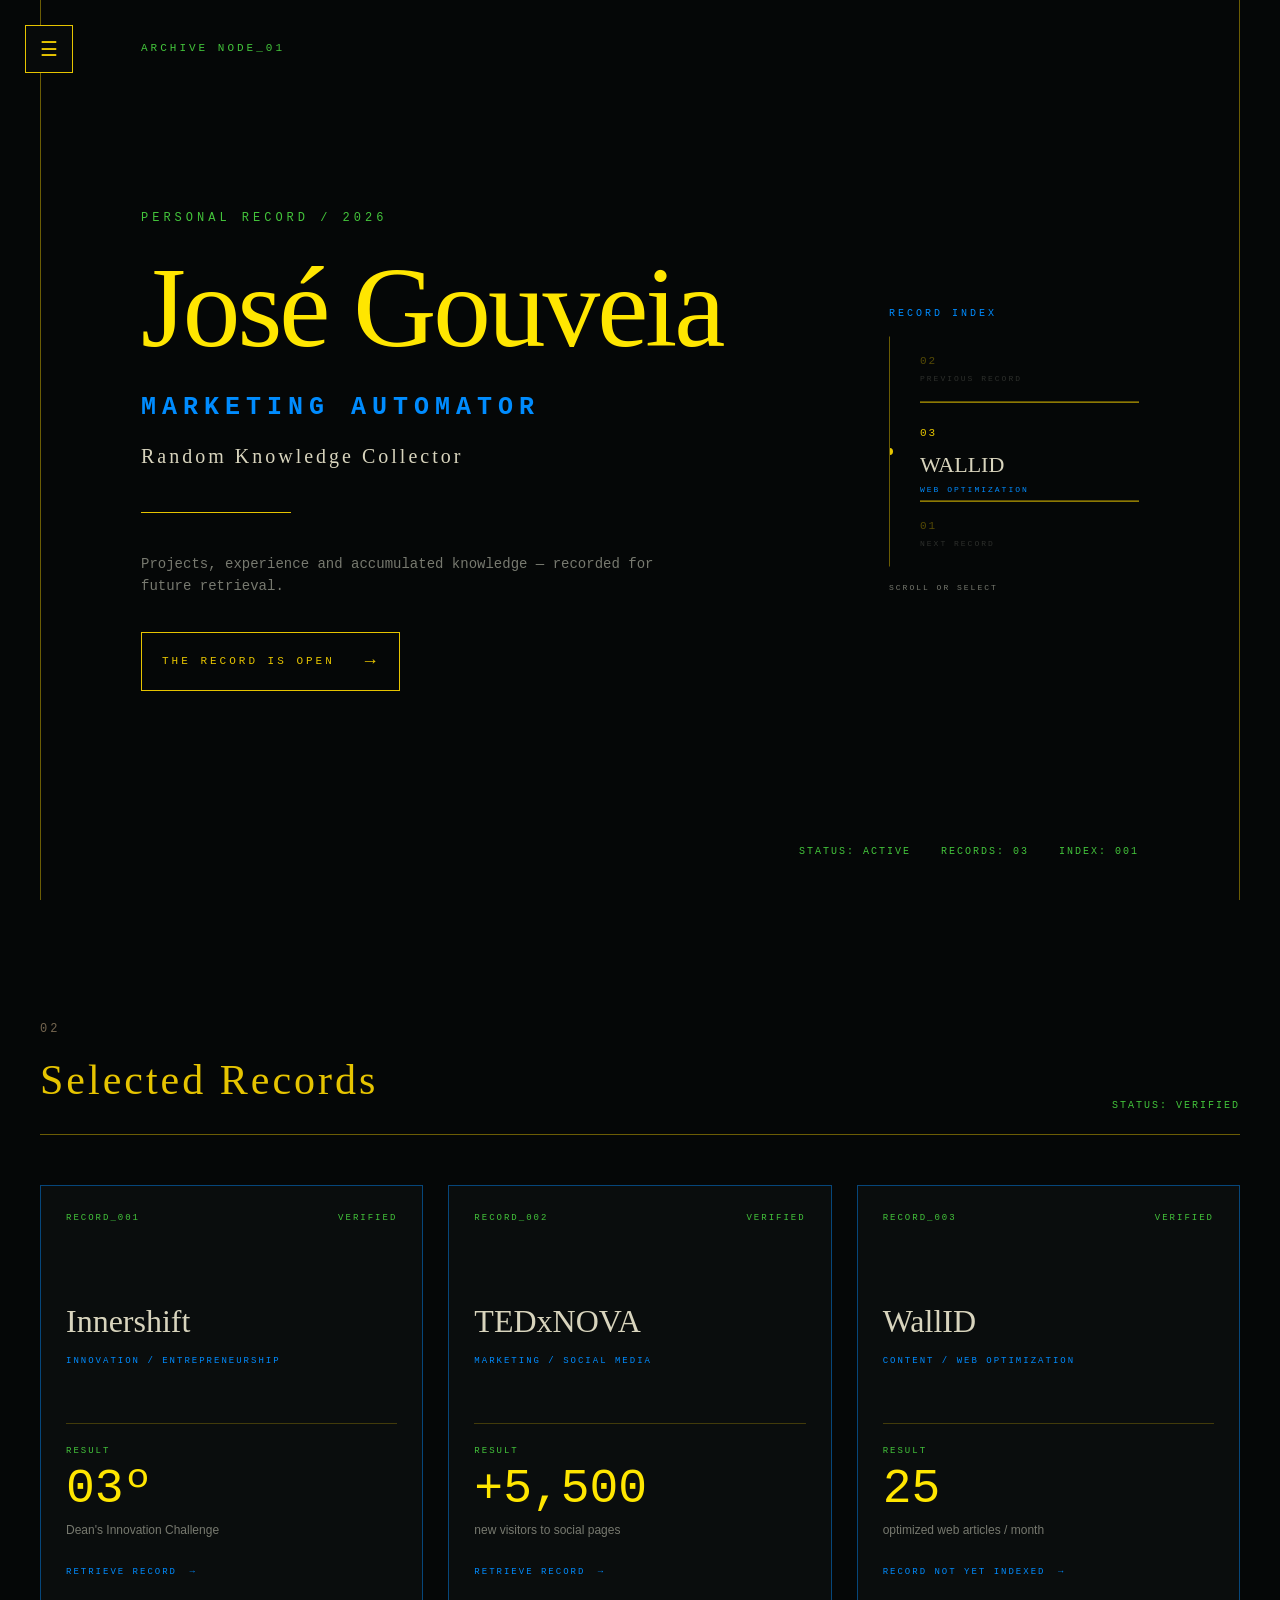
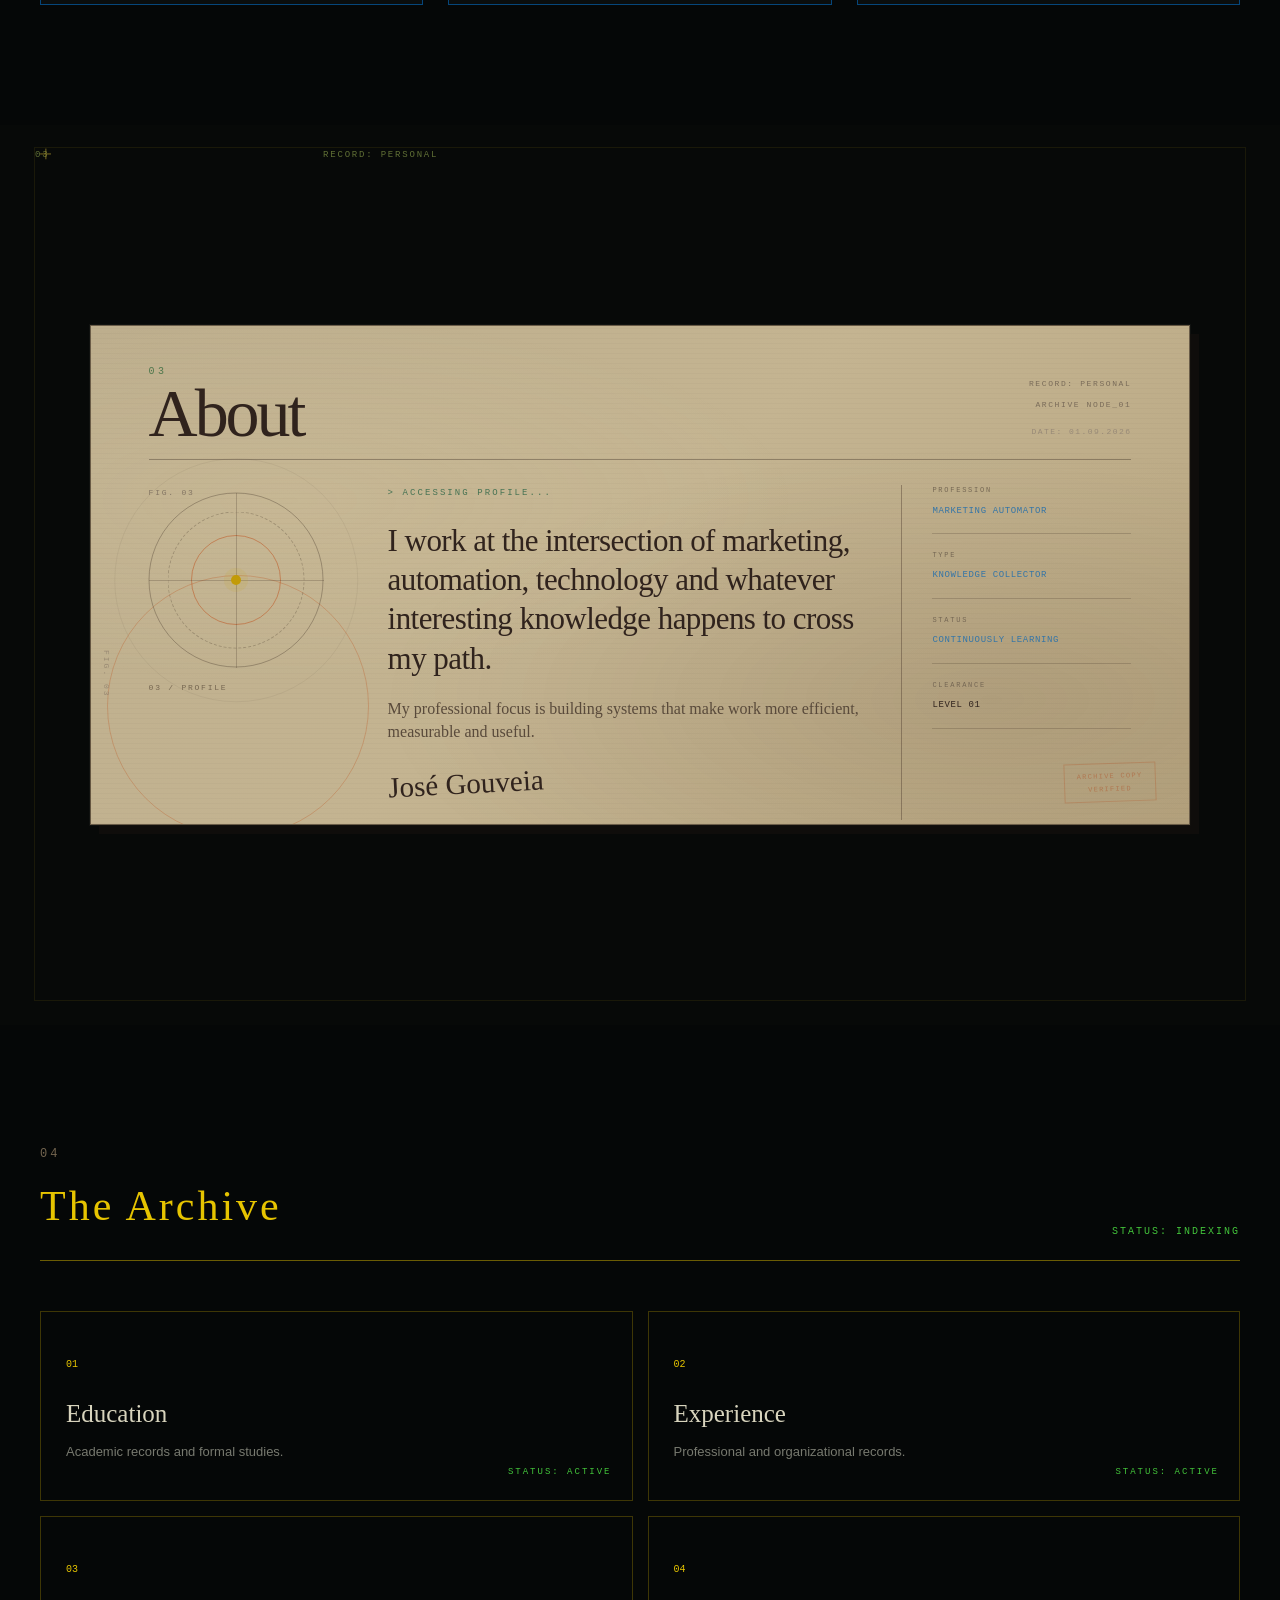
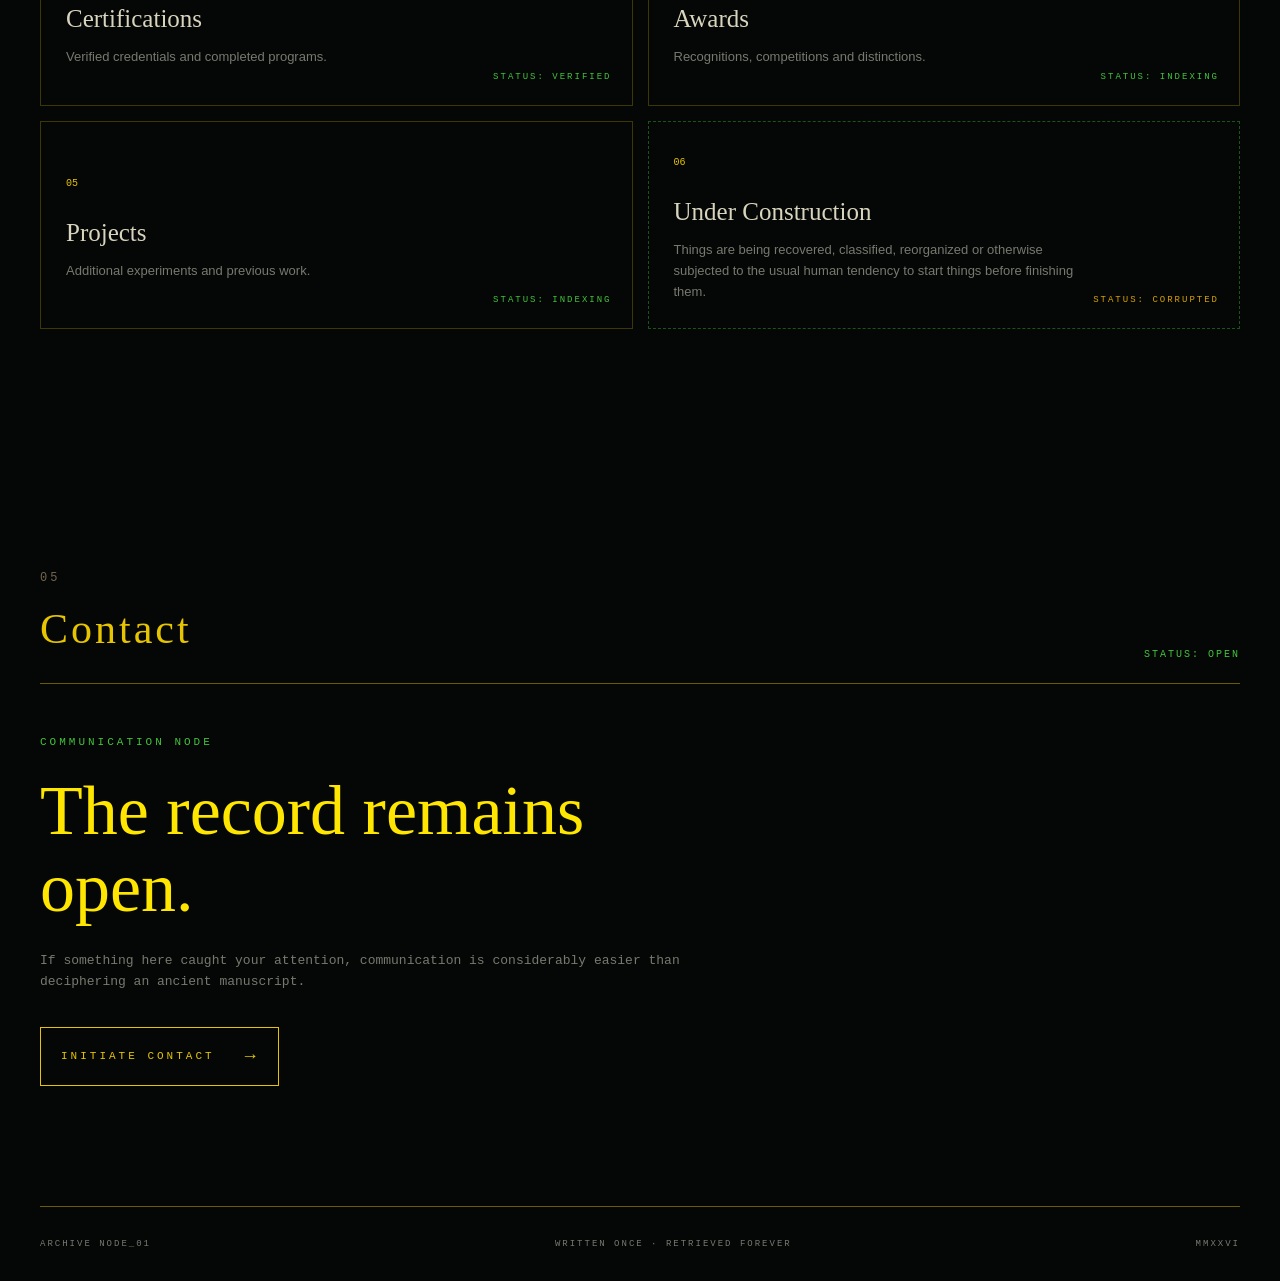
==== commit 2f1fdd76: "TEDxNOVA is now available" ====
--- a/index.html
+++ b/index.html
@@ -384,14 +384,14 @@
                     </div>
 
 
-                    <button
-                        class="record-link"
-                        type="button">
-
-                        RECORD NOT YET INDEXED
-                        <span>→</span>
-
-                    </button>
+<a
+    href="tedxnova.html"
+    class="record-link">
+
+    RETRIEVE RECORD
+    <span>→</span>
+
+</a>
 
                 </article>
 
--- a/css/style.css
+++ b/css/style.css
@@ -3332,13 +3332,13 @@
 }
 
 .about-paper {
-    height: 650px;
-    padding: 45px 62px 42px;
+    height: 520px;
+    padding: 30px 50px 42px;
 }
 
 .about-rule {
-    margin-top: 24px;
-    margin-bottom: 30px;
+    margin-top: 15px;
+    margin-bottom: 20px;
 }
 
 .about-grid {
@@ -3367,13 +3367,14 @@
 }
 
 .about-text {
-    margin-top: 22px;
+    margin-top: 15px;
     font-size: 1rem;
     line-height: 1.45;
 }
 
 .about-signature {
-    margin-top: 25px;
+    margin-top: 15px;
+    margin-bottom: 5px;
 }
 
 .about-metadata .metadata-block {
@@ -3390,20 +3391,536 @@
 }
 
 /* =========================================
-   ABOUT — ARCHIVE ENVIRONMENT
+   ABOUT — FINAL HORIZONTAL ARCHIVE FORMAT
    ========================================= */
 
 .about-section {
+    width: 100%;
+    min-height: 100vh;
+
+    padding: 0;
+
+    display: flex;
+    align-items: center;
+    justify-content: center;
+
+    background: #070908;
+
     position: relative;
     overflow: hidden;
 }
 
 
-/* subtle archive frame */
-
-.about-section {
-    border: 1px solid rgba(111, 119, 70, 0.14);
-}
+/* =========================================
+   THE DOCUMENT
+   ========================================= */
+
+.about-paper {
+    width: min(1220px, 86vw);
+
+    /* THIS is the important change */
+    height: 500px;
+    min-height: 500px;
+    max-height: 500px;
+
+    margin: 0;
+
+    padding: 38px 58px 34px;
+
+    position: relative;
+
+    overflow: hidden;
+
+    background:
+        radial-gradient(
+            ellipse at 18% 35%,
+            rgba(255, 238, 194, 0.10),
+            transparent 40%
+        ),
+        radial-gradient(
+            ellipse at 82% 75%,
+            rgba(65, 43, 26, 0.11),
+            transparent 48%
+        ),
+        linear-gradient(
+            135deg,
+            #bdae8d 0%,
+            #c4b491 48%,
+            #b8a681 100%
+        );
+
+    border: 1px solid rgba(45, 33, 24, 0.58);
+
+    box-shadow:
+        9px 9px 0 rgba(20, 16, 13, 0.72),
+        0 0 0 1px rgba(255, 242, 211, 0.04);
+
+    box-sizing: border-box;
+}
+
+
+/* =========================================
+   PAPER GRAIN
+   ========================================= */
+
+.about-paper::before {
+    content: "";
+
+    position: absolute;
+    inset: 0;
+
+    pointer-events: none;
+
+    background:
+        repeating-linear-gradient(
+            0deg,
+            rgba(55, 42, 29, 0.035) 0px,
+            rgba(55, 42, 29, 0.035) 1px,
+            transparent 1px,
+            transparent 5px
+        );
+
+    opacity: 0.72;
+
+    mix-blend-mode: multiply;
+}
+
+
+/* bottom-right technical circle */
+
+.about-paper::after {
+    content: "";
+
+    position: absolute;
+
+    width: 260px;
+    height: 260px;
+
+    right: -130px;
+    bottom: -130px;
+
+    border: 1px solid rgba(190, 83, 32, 0.30);
+
+    border-radius: 50%;
+
+    pointer-events: none;
+}
+
+
+/* =========================================
+   HEADER
+   ========================================= */
+
+.about-header {
+    position: relative;
+    z-index: 2;
+
+    display: flex;
+    justify-content: space-between;
+    align-items: flex-start;
+
+    height: 78px;
+
+    margin: 0;
+}
+
+
+.about-header-title {
+    display: flex;
+    flex-direction: column;
+
+    gap: 4px;
+}
+
+
+.about-header-title .section-number {
+    margin: 0;
+
+    font-family: "Courier New", monospace;
+    font-size: 10px;
+
+    letter-spacing: 0.35em;
+
+    color: #4f774c;
+}
+
+
+.about-header-title h2 {
+    margin: 0;
+
+    font-family: Georgia, "Times New Roman", serif;
+
+    font-size: 68px;
+    line-height: 0.86;
+
+    font-weight: 500;
+
+    letter-spacing: -0.045em;
+
+    color: #30231d;
+}
+
+
+.about-header-meta {
+    padding-top: 4px;
+
+    display: flex;
+    flex-direction: column;
+
+    gap: 7px;
+
+    text-align: right;
+
+    font-family: "Courier New", monospace;
+
+    font-size: 8px;
+    line-height: 1.7;
+
+    letter-spacing: 0.20em;
+
+    color: #796b59;
+}
+
+
+/* =========================================
+   HEADER LINE
+   ========================================= */
+
+.about-rule {
+    position: relative;
+    z-index: 2;
+
+    width: 100%;
+    height: 1px;
+
+    margin: 17px 0 25px;
+
+    background: rgba(57, 44, 32, 0.38);
+}
+
+
+/* =========================================
+   CONTENT
+   ========================================= */
+
+.about-grid {
+    position: relative;
+    z-index: 2;
+
+    display: grid;
+
+    grid-template-columns:
+        205px
+        minmax(0, 1fr)
+        230px;
+
+    column-gap: 34px;
+
+    height: 335px;
+
+    align-items: start;
+}
+
+
+/* =========================================
+   LEFT FIGURE
+   ========================================= */
+
+.about-main {
+    display: contents;
+}
+
+
+.about-figure {
+    width: 175px;
+    height: 175px;
+
+    position: relative;
+
+    margin-top: 4px;
+}
+
+
+/* figure label */
+
+.about-figure > span {
+    position: absolute;
+
+    top: -2px;
+    left: 0;
+
+    font-family: "Courier New", monospace;
+
+    font-size: 8px;
+    letter-spacing: 0.22em;
+
+    color: #847664;
+}
+
+
+/* circles */
+
+.circle-large {
+    width: 175px;
+    height: 175px;
+
+    left: 50%;
+    top: 52%;
+
+    transform: translate(-50%, -50%);
+
+    border: 1px solid rgba(64, 51, 38, 0.34);
+}
+
+
+.circle-medium {
+    width: 137px;
+    height: 137px;
+
+    left: 50%;
+    top: 52%;
+
+    transform: translate(-50%, -50%);
+
+    border: 1px dashed rgba(64, 51, 38, 0.28);
+}
+
+
+.circle-small {
+    width: 90px;
+    height: 90px;
+
+    left: 50%;
+    top: 52%;
+
+    transform: translate(-50%, -50%);
+
+    border: 1px solid rgba(190, 83, 32, 0.52);
+}
+
+
+/* crosshair */
+
+.figure-cross {
+    position: absolute;
+
+    background: rgba(64, 51, 38, 0.25);
+}
+
+
+.figure-cross-x {
+    width: 100%;
+    height: 1px;
+
+    left: 0;
+    top: 52%;
+}
+
+
+.figure-cross-y {
+    width: 1px;
+    height: 100%;
+
+    left: 50%;
+    top: 2%;
+}
+
+
+.figure-point {
+    width: 10px;
+    height: 10px;
+
+    position: absolute;
+
+    left: 50%;
+    top: 52%;
+
+    transform: translate(-50%, -50%);
+
+    border-radius: 50%;
+
+    background: #c29b08;
+
+    box-shadow:
+        0 0 0 7px rgba(194, 155, 8, 0.10);
+}
+
+
+/* =========================================
+   PROFILE COPY
+   ========================================= */
+
+.about-copy {
+    max-width: 610px;
+
+    padding: 0;
+
+    align-self: start;
+}
+
+
+.terminal-label {
+    margin: 1px 0 20px;
+
+    font-family: "Courier New", monospace;
+
+    font-size: 9px;
+
+    letter-spacing: 0.23em;
+
+    color: #477354;
+}
+
+
+.about-lead {
+    max-width: 610px;
+
+    margin: 0;
+
+    font-family: Georgia, "Times New Roman", serif;
+
+    font-size: 31px;
+
+    line-height: 1.27;
+
+    letter-spacing: -0.018em;
+
+    color: #30231d;
+}
+
+
+.about-text {
+    max-width: 510px;
+
+    margin: 20px 0 0;
+
+    font-family: Georgia, "Times New Roman", serif;
+
+    font-size: 16px;
+
+    line-height: 1.42;
+
+    color: #594a3b;
+}
+
+
+.about-signature {
+    margin-top: 17px;
+
+    font-family:
+        "Brush Script MT",
+        "Segoe Script",
+        cursive;
+
+    font-size: 29px;
+
+    line-height: 1;
+
+    color: #b64e1d;
+}
+
+
+/* =========================================
+   METADATA
+   ========================================= */
+
+.about-metadata {
+    min-height: 0;
+
+    height: 100%;
+
+    padding-left: 30px;
+
+    border-left:
+        1px solid rgba(63, 47, 35, 0.38);
+}
+
+
+.metadata-block {
+    padding-bottom: 14px;
+
+    margin-bottom: 14px;
+
+    border-bottom:
+        1px solid rgba(63, 47, 35, 0.20);
+}
+
+
+.metadata-block span {
+    display: block;
+
+    margin-bottom: 8px;
+
+    font-family: "Courier New", monospace;
+
+    font-size: 7px;
+
+    letter-spacing: 0.25em;
+
+    color: #756754;
+}
+
+
+.metadata-block strong {
+    display: block;
+
+    font-family: "Courier New", monospace;
+
+    font-size: 9px;
+
+    line-height: 1.4;
+
+    letter-spacing: 0.07em;
+
+    font-weight: 400;
+
+    color: #3475a7;
+}
+
+
+.metadata-block .metadata-yellow {
+    color: #ae8900;
+}
+
+
+/* =========================================
+   STAMP
+   ========================================= */
+
+.about-stamp {
+    position: absolute;
+
+    right: 34px;
+    bottom: 22px;
+
+    z-index: 3;
+
+    padding: 7px 12px;
+
+    display: flex;
+    flex-direction: column;
+    align-items: center;
+
+    border:
+        1px solid rgba(181, 87, 43, 0.40);
+
+    color: rgba(174, 78, 35, 0.62);
+
+    font-family: "Courier New", monospace;
+
+    font-size: 6px;
+
+    line-height: 1.45;
+
+    letter-spacing: 0.16em;
+
+    transform: rotate(-2deg);
+}
+
+
+/* =========================================
+   OUTER ARCHIVE MARKINGS
+   ========================================= */
 
 .about-section::before {
     content:
@@ -3412,151 +3929,191 @@
         "RECORD: PERSONAL";
 
     position: absolute;
-    top: 24px;
-    left: 35px;
-    right: 35px;
+
+    top: 22px;
+    left: 34px;
+    right: 34px;
 
     white-space: pre;
 
-    font-family: monospace;
-    font-size: 10px;
-    letter-spacing: 0.22em;
-
-    color: rgba(132, 145, 68, 0.75);
+    font-family: "Courier New", monospace;
+
+    font-size: 9px;
+
+    letter-spacing: 0.20em;
+
+    color: rgba(126, 145, 68, 0.75);
 
     pointer-events: none;
 }
 
-
-/* top-right archive marker */
 
 .about-section::after {
     content: "+";
 
     position: absolute;
-    top: 20px;
-    right: 38px;
+
+    top: 18px;
+    right: 32px;
 
     font-family: monospace;
-    font-size: 25px;
-    font-weight: 300;
-
-    color: rgba(159, 137, 42, 0.55);
+
+    font-size: 22px;
+
+    color: rgba(159, 137, 42, 0.48);
 
     pointer-events: none;
 }
 
 
 /* =========================================
-   ARCHIVE MARKS AROUND PAPER
-   ========================================= */
-
-.about-paper {
-    isolation: isolate;
-}
-
-
-/* left-side figure annotation */
-
-.about-paper::after {
-    content:
-        "FIG. 03"
-        "\A"
-        "\A"
-        "PERSONAL RECORD"
-        "\A"
-        "J.G."
-        "\A"
-        "001";
-
-    white-space: pre;
-
-    position: absolute;
-    left: -72px;
-    top: 42%;
-
-    transform: translateY(-50%);
-
-    writing-mode: horizontal-tb;
-
-    font-family: monospace;
-    font-size: 8px;
-    line-height: 2.2;
-    letter-spacing: 0.18em;
-
-    color: rgba(142, 127, 78, 0.65);
-
-    pointer-events: none;
-}
-
-
-/* =========================================
-   CORNER REGISTRATION MARKS
-   ========================================= */
-
-.about-section {
-    background-image:
-        linear-gradient(
-            rgba(126, 136, 71, 0.18),
-            rgba(126, 136, 71, 0.18)
-        ),
-        linear-gradient(
-            rgba(126, 136, 71, 0.18),
-            rgba(126, 136, 71, 0.18)
-        );
-
-    background-size:
-        34px 1px,
-        1px 34px;
-
-    background-position:
-        28px 28px,
-        28px 28px;
-
-    background-repeat: no-repeat;
-}
-
-
-/* second registration mark */
-
-.about-section .about-paper {
-    box-shadow:
-        8px 10px 0 rgba(20, 15, 11, 0.65),
-        0 0 0 8px rgba(7, 9, 8, 0.4);
-}
-
-
-/* =========================================
-   DESKTOP ARCHIVE LABELS
-   ========================================= */
-
-@media (min-width: 1101px) {
+   DESKTOP
+   ========================================= */
+
+@media (min-width: 1200px) {
+
+    .about-paper {
+        width: min(1220px, 86vw);
+
+        height: 500px;
+        min-height: 500px;
+        max-height: 500px;
+    }
+
+}
+
+
+/* =========================================
+   SMALLER DESKTOP / TABLET
+   ========================================= */
+
+@media (max-width: 1199px) and (min-width: 801px) {
 
     .about-section {
-        min-height: 100vh;
-    }
-
-    .about-section .about-paper {
-        transform: translateY(4px);
-    }
-
-}
-
-
-/* =========================================
-   MOBILE — REMOVE PERIPHERAL DECOR
-   ========================================= */
-
-@media (max-width: 700px) {
+        padding: 40px 4vw;
+    }
+
+    .about-paper {
+        width: 92vw;
+
+        height: 500px;
+        min-height: 500px;
+        max-height: 500px;
+
+        padding: 35px 42px;
+    }
+
+    .about-grid {
+        grid-template-columns:
+            175px
+            minmax(0, 1fr)
+            200px;
+
+        column-gap: 25px;
+    }
+
+    .about-lead {
+        font-size: 27px;
+    }
+
+}
+
+
+/* =========================================
+   MOBILE
+   ========================================= */
+
+@media (max-width: 800px) {
 
     .about-section {
-        border: 0;
-        background-image: none;
+        min-height: auto;
+
+        padding: 30px 16px;
+    }
+
+    .about-paper {
+        width: 100%;
+
+        height: auto;
+        min-height: 0;
+        max-height: none;
+
+        padding: 34px 26px 40px;
+    }
+
+    .about-header {
+        height: auto;
+    }
+
+    .about-header-title h2 {
+        font-size: 55px;
+    }
+
+    .about-grid {
+        display: block;
+
+        height: auto;
+    }
+
+    .about-figure {
+        margin-bottom: 28px;
+    }
+
+    .about-copy {
+        max-width: none;
+    }
+
+    .about-lead {
+        font-size: 27px;
+    }
+
+    .about-text {
+        font-size: 16px;
+    }
+
+    .about-metadata {
+        height: auto;
+
+        margin-top: 35px;
+        padding: 25px 0 0;
+
+        border-left: 0;
+        border-top:
+            1px solid rgba(63, 47, 35, 0.30);
+    }
+
+    .about-stamp {
+        position: static;
+
+        width: fit-content;
+
+        margin: 28px 0 0 auto;
     }
 
     .about-section::before,
-    .about-section::after,
-    .about-paper::after {
+    .about-section::after {
         display: none;
     }
+}
+
+/* ABOUT — FINAL TEXT COLORS */
+
+.about-signature {
+    color: #30231d;
+}
+
+.metadata-block .metadata-yellow {
+    color: #30231d;
+}
+
+/* =========================================
+   FINAL ABOUT COLOR OVERRIDES
+   ========================================= */
+
+.about-section .about-signature {
+    color: #30231d !important;
+}
+
+.about-section .about-metadata .metadata-yellow {
+    color: #30231d !important;
 }
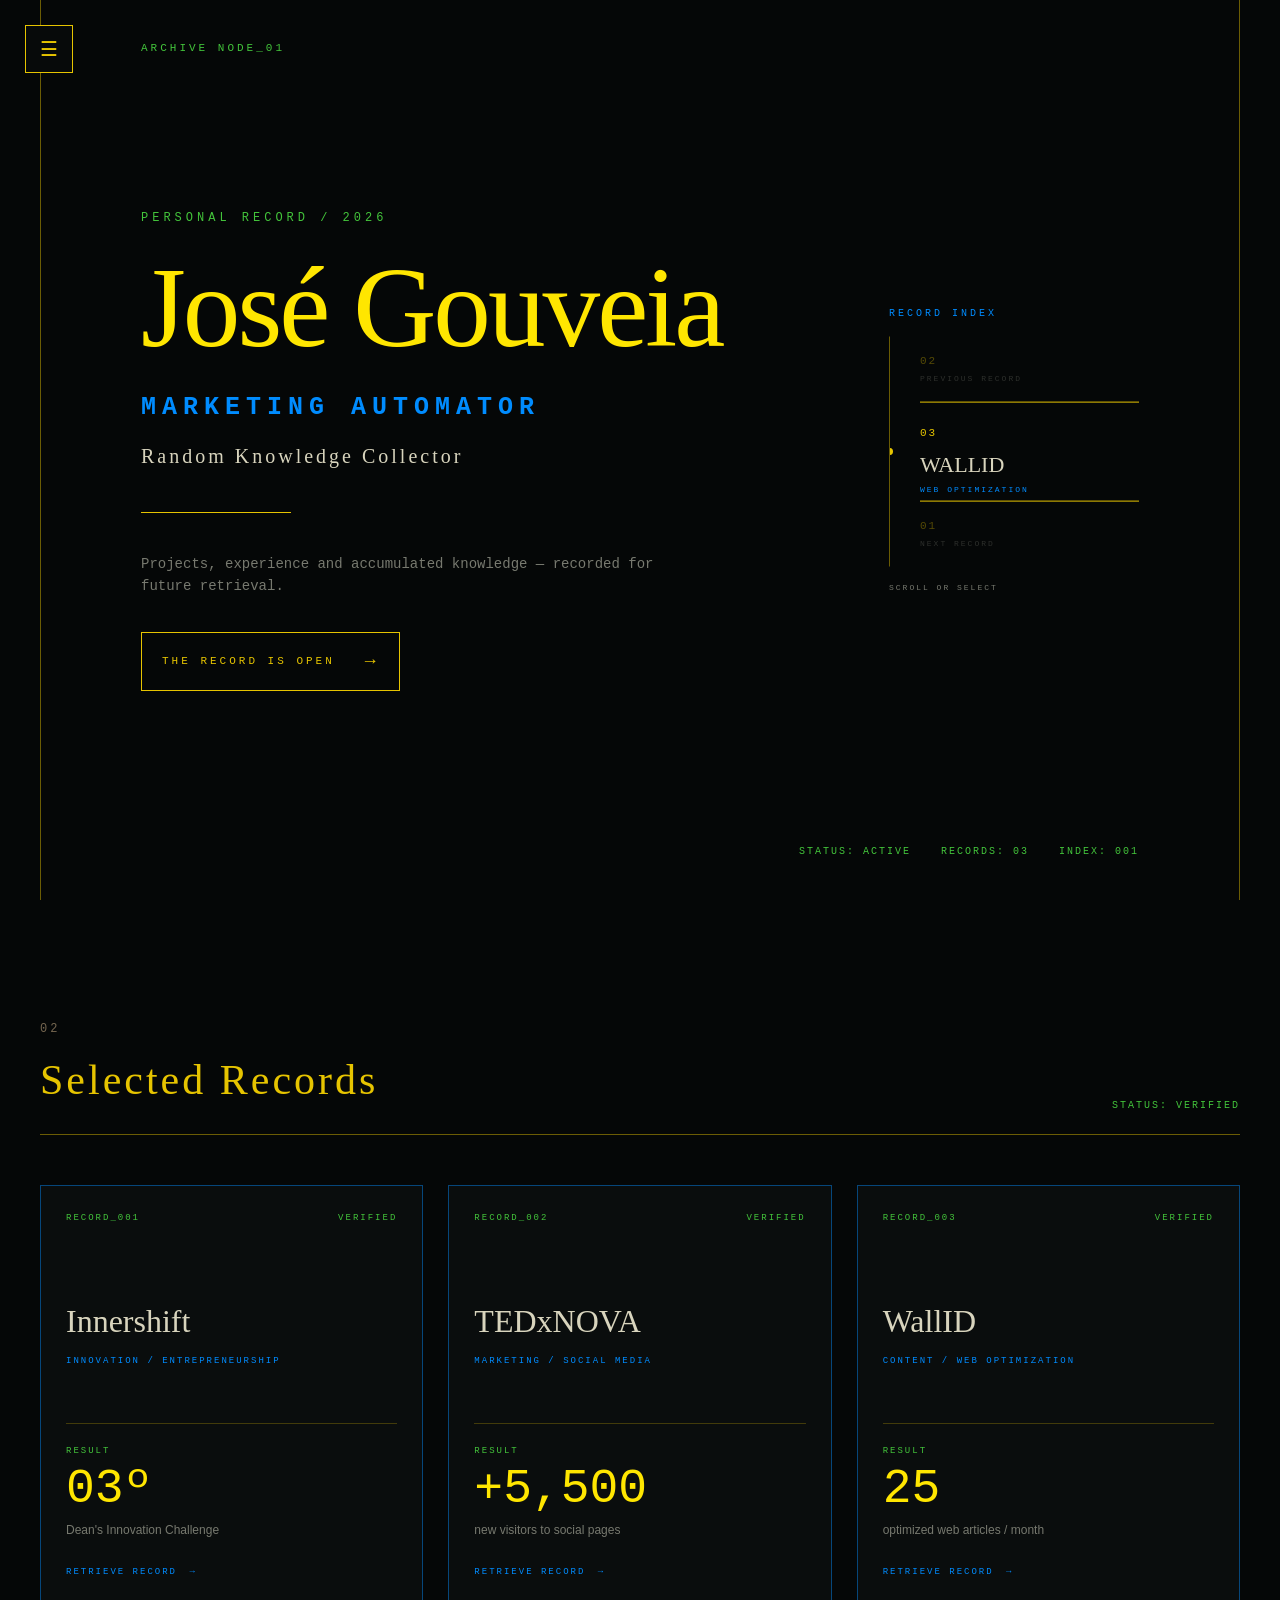
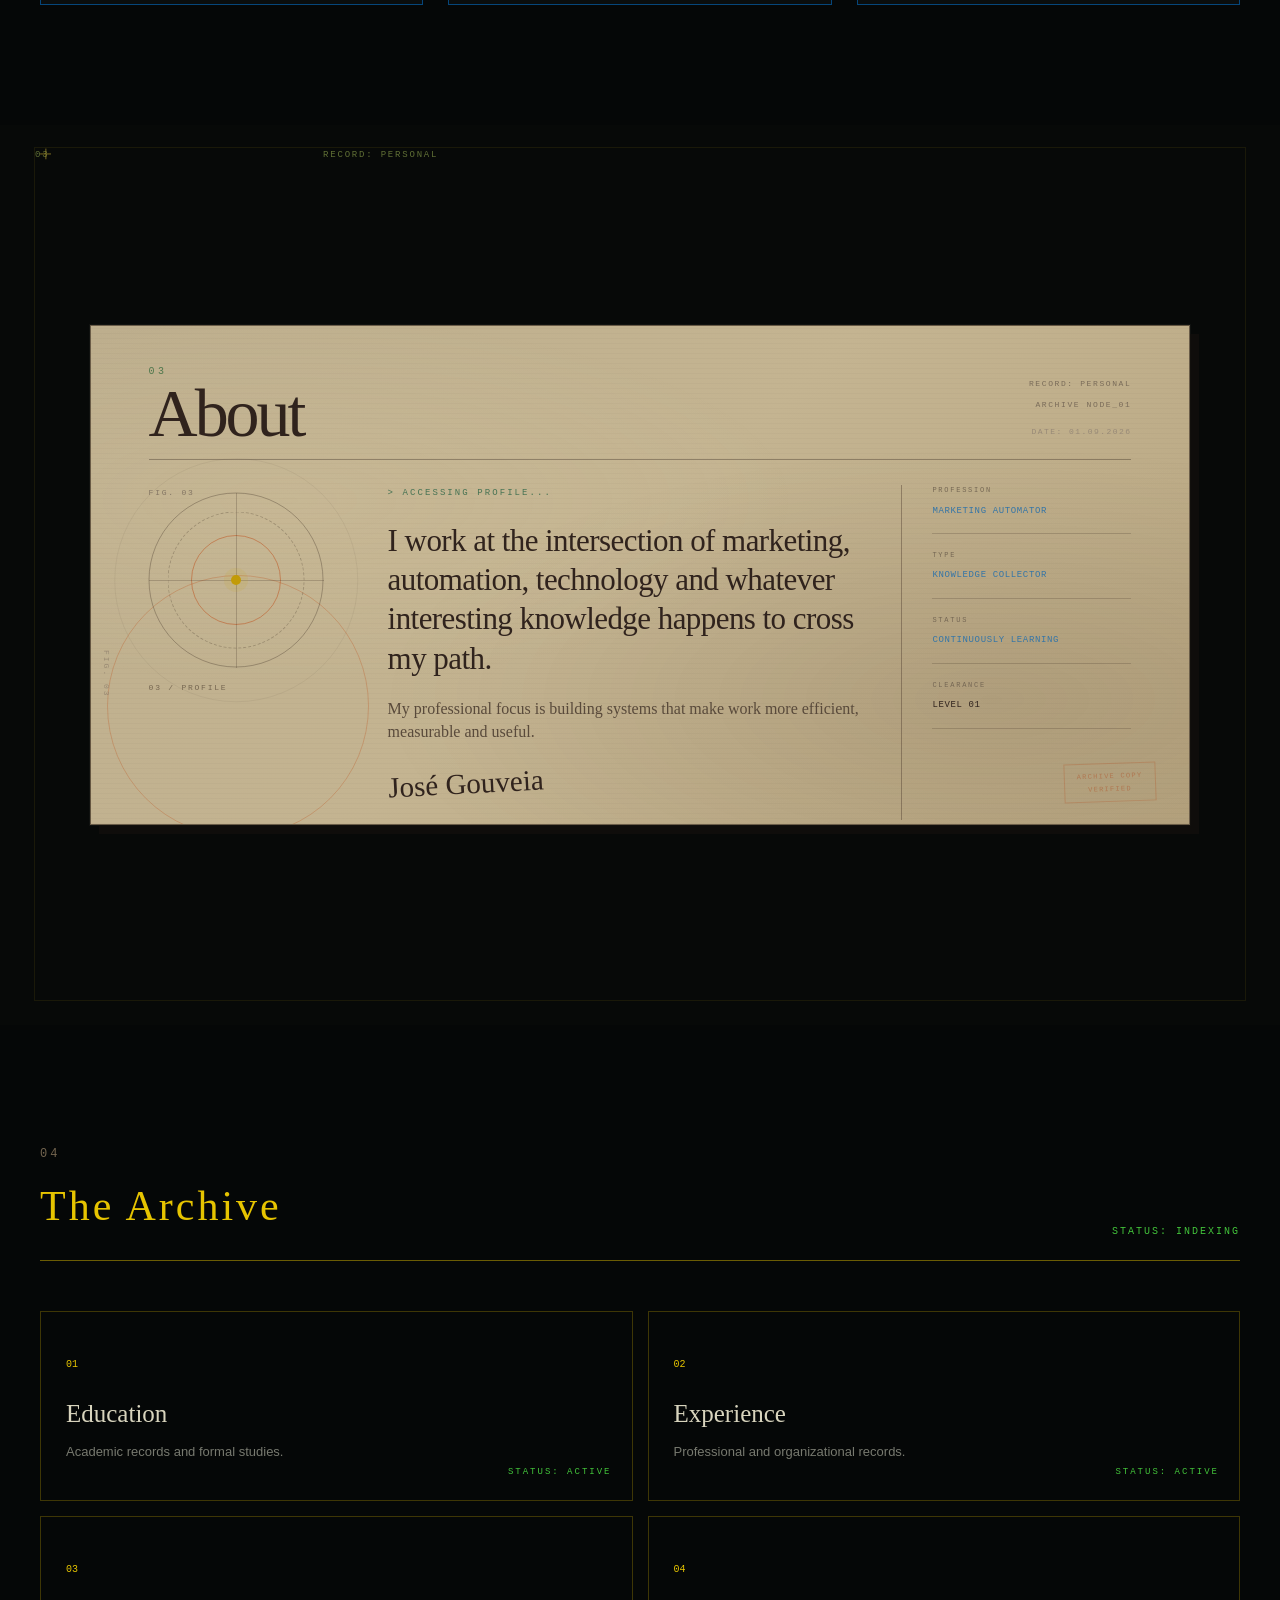
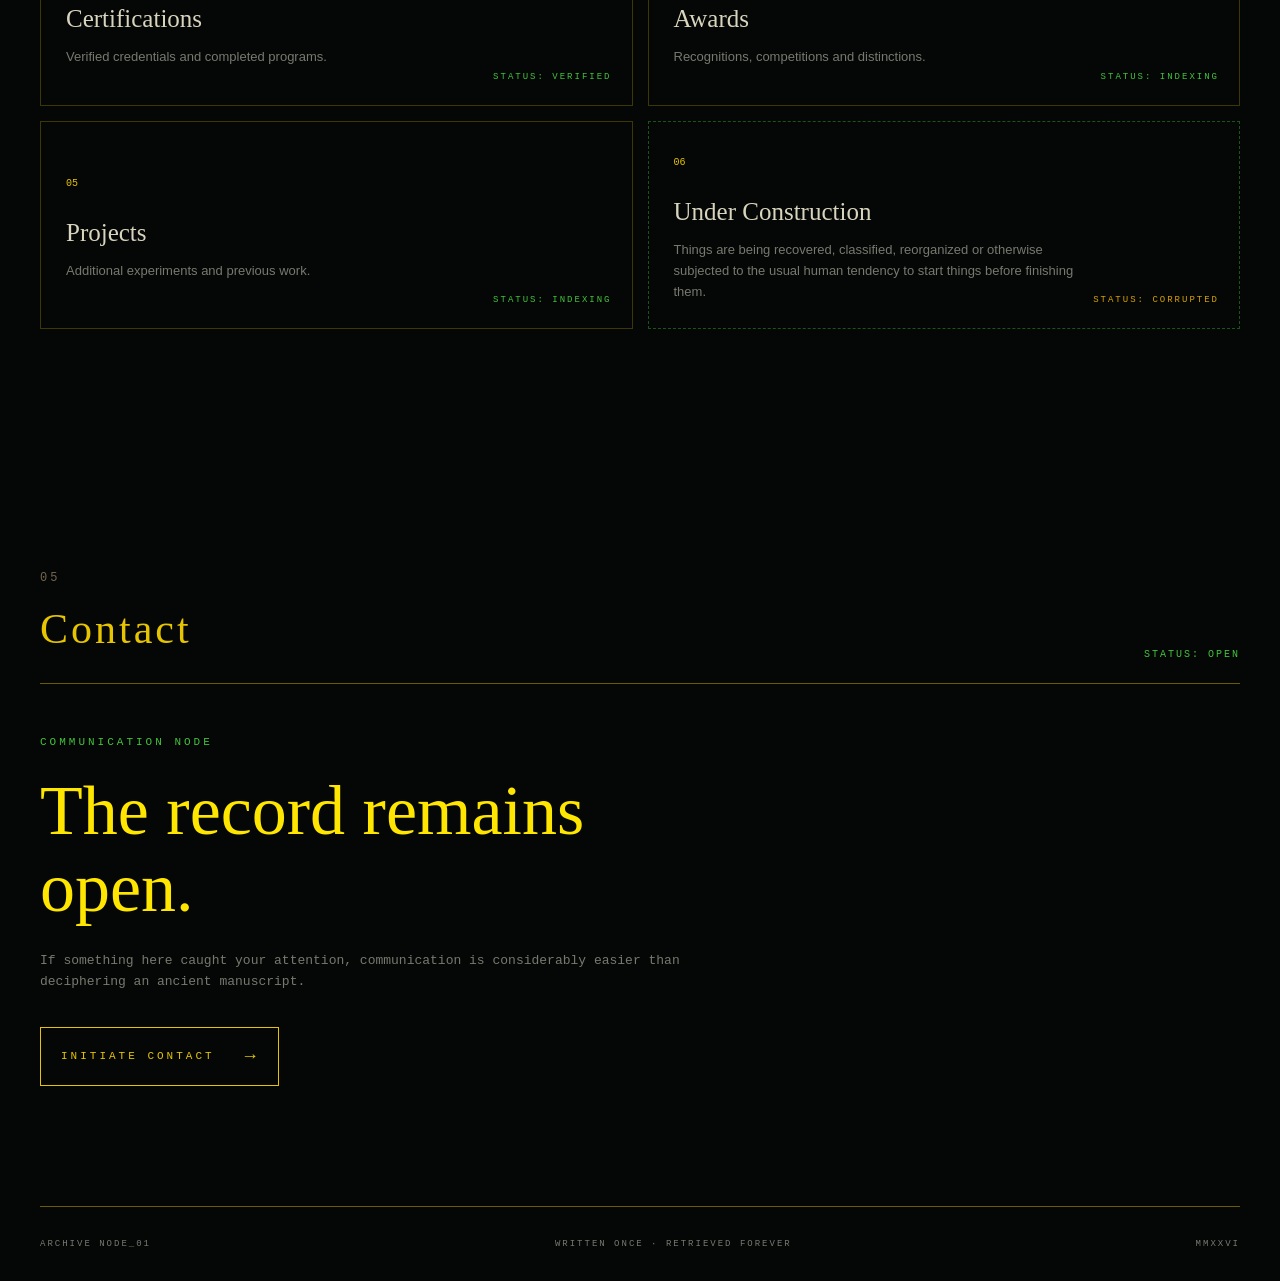
==== commit 121eb19e: "Update index.html" ====
--- a/index.html
+++ b/index.html
@@ -447,16 +447,15 @@
                         </div>
 
                     </div>
-
-
-                    <button
-                        class="record-link"
-                        type="button">
-
-                        RECORD NOT YET INDEXED
-                        <span>→</span>
-
-                    </button>
+                    
+                    <a
+    href="wallid.html"
+    class="record-link">
+
+    RETRIEVE RECORD
+    <span>→</span>
+
+</a>
 
                 </article>
 
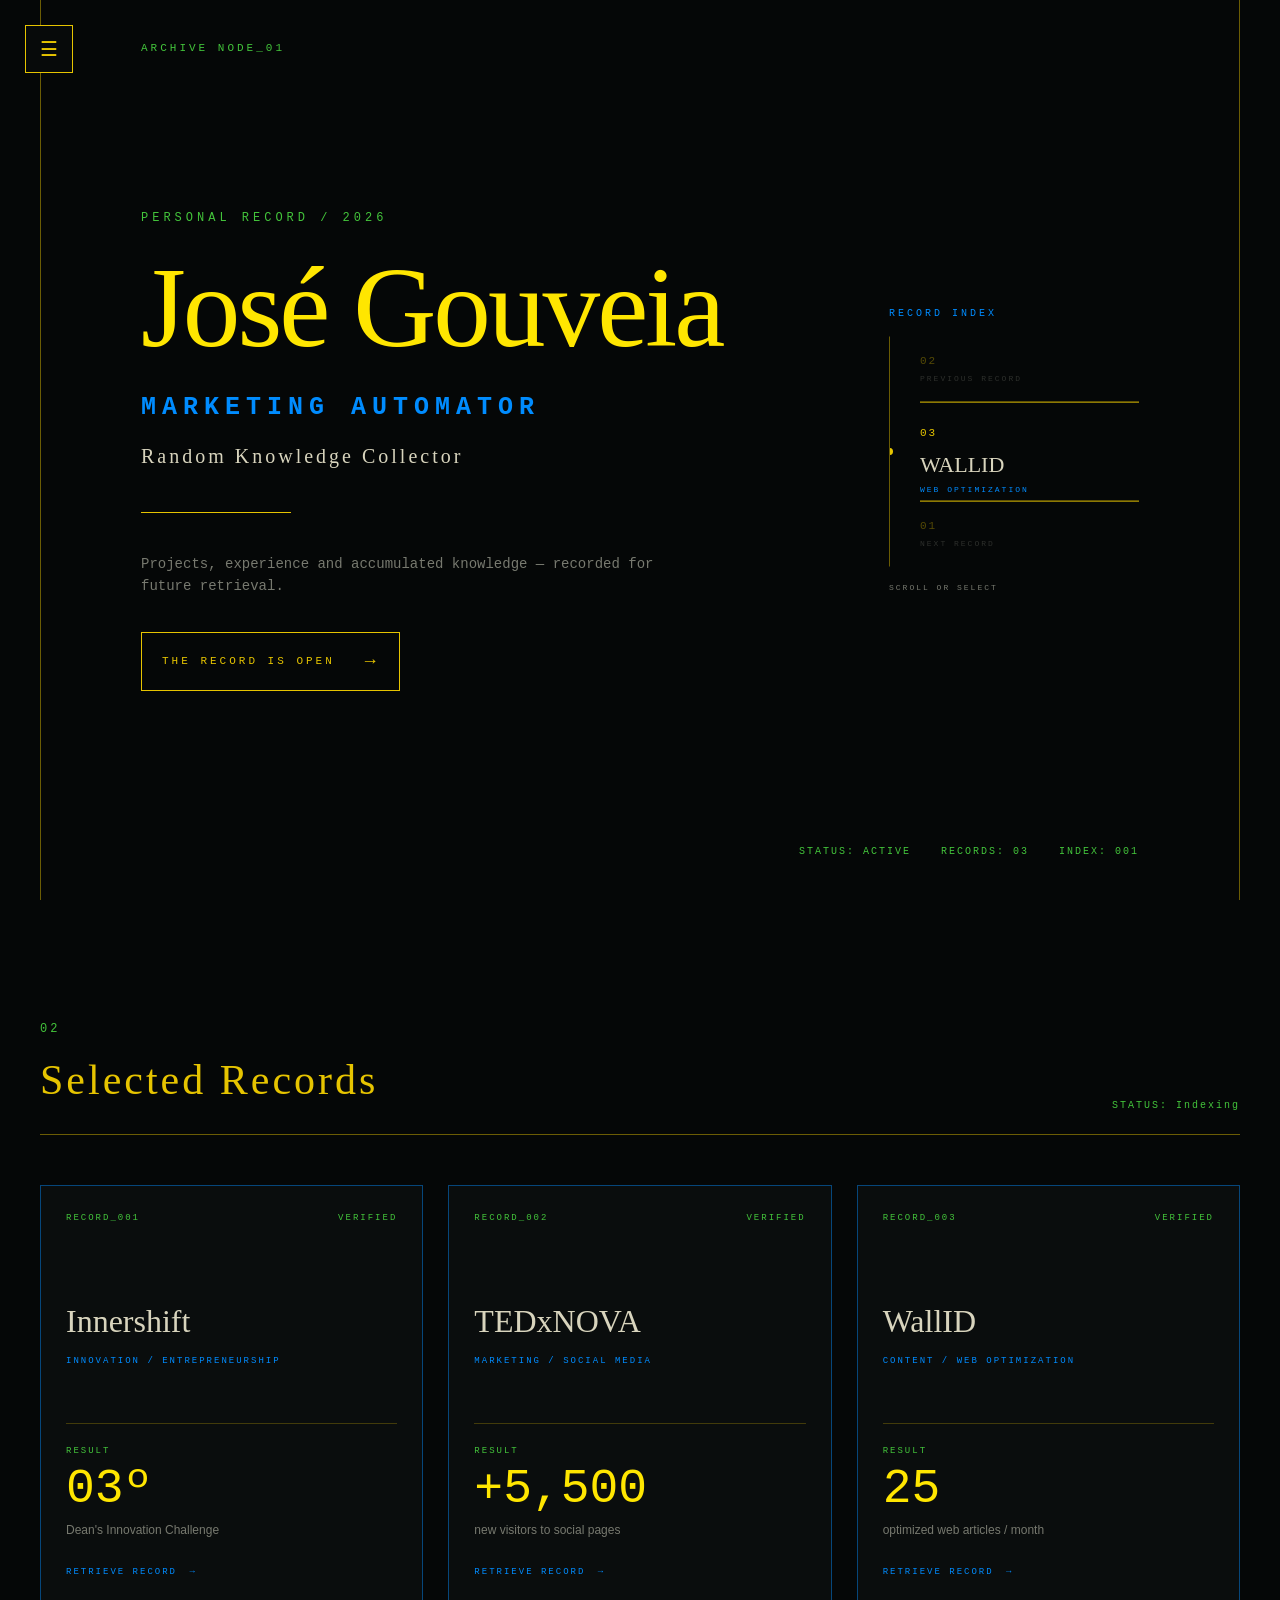
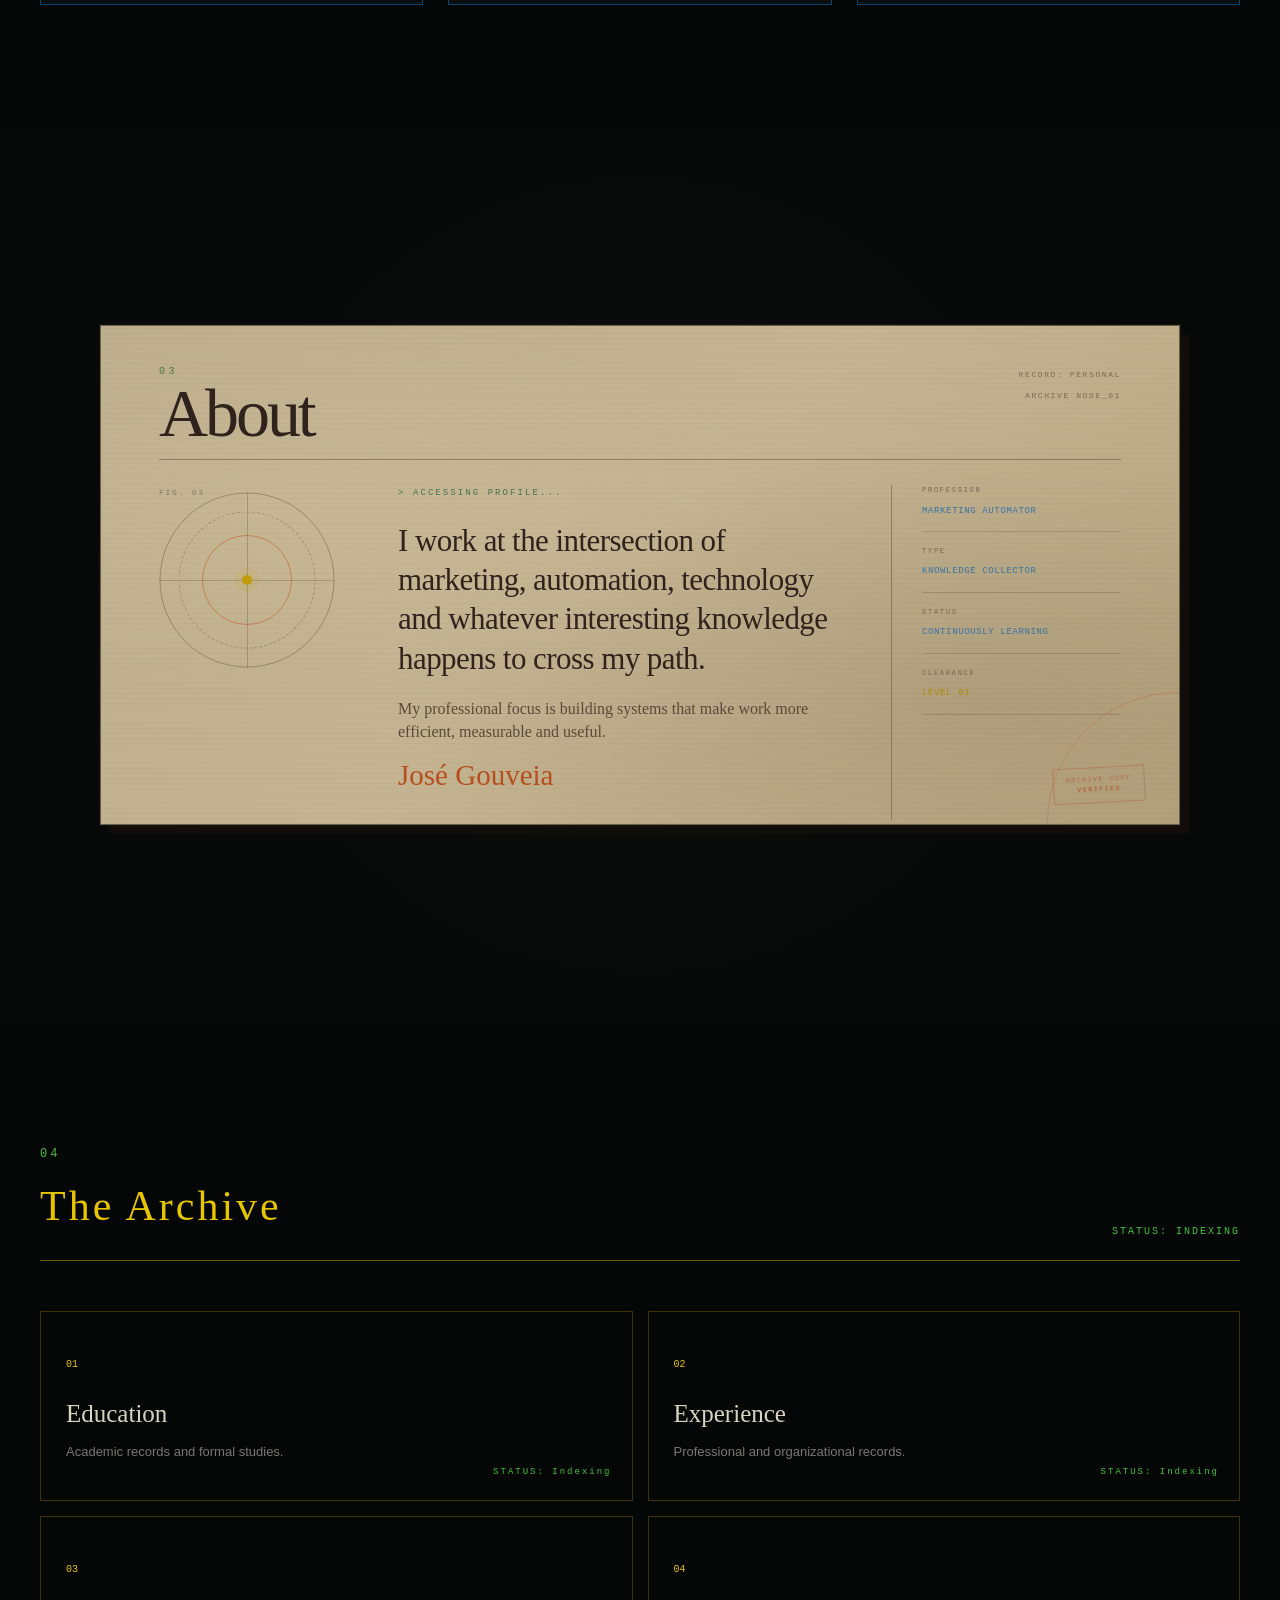
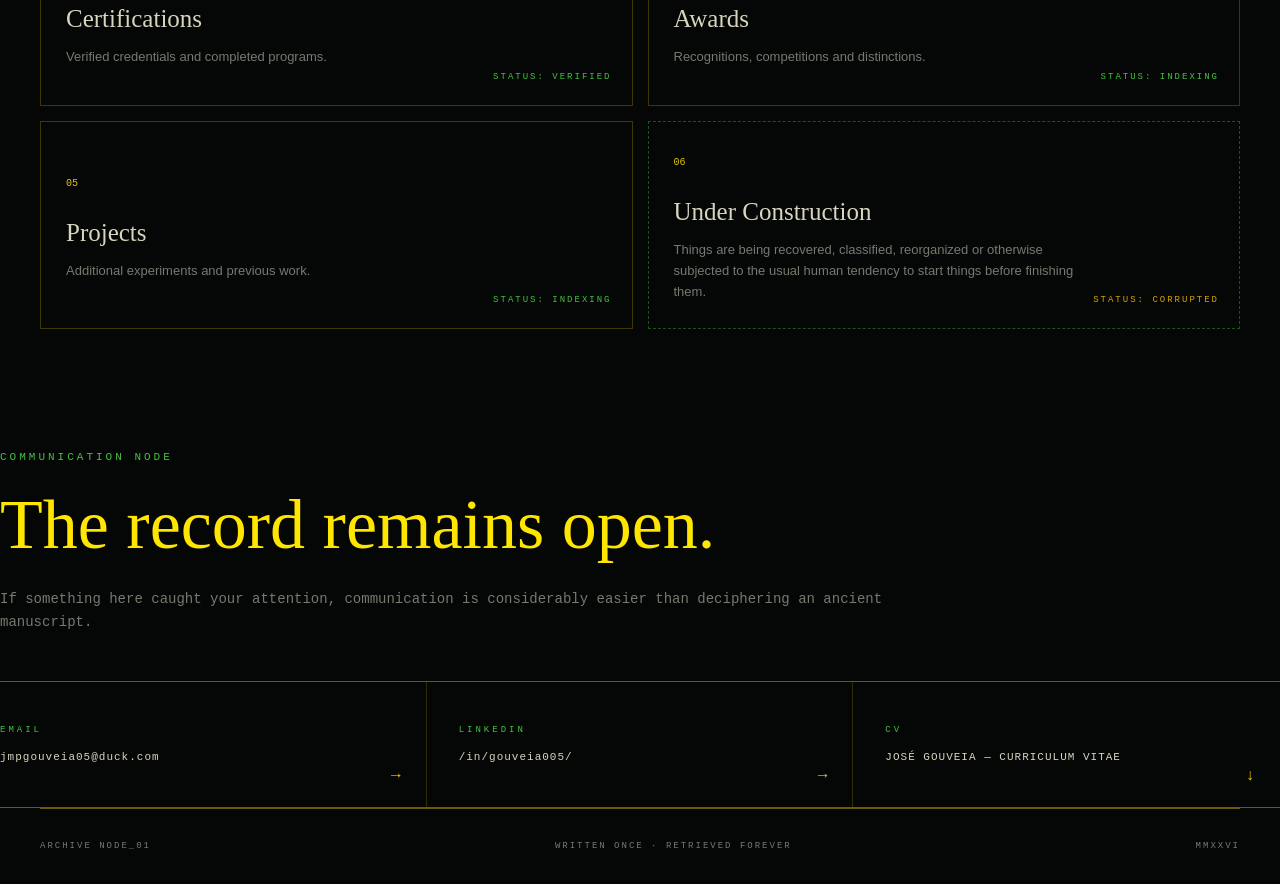
==== commit 7437cc0a: "Contact info" ====
--- a/index.html
+++ b/index.html
@@ -258,7 +258,7 @@
                 </div>
 
                 <span class="section-status">
-                    STATUS: VERIFIED
+                    STATUS: Indexing
                 </span>
 
             </div>
@@ -698,7 +698,7 @@
                     </p>
 
                     <span class="archive-status">
-                        STATUS: ACTIVE
+                        STATUS: Indexing
                     </span>
 
                 </button>
@@ -722,7 +722,7 @@
                     </p>
 
                     <span class="archive-status">
-                        STATUS: ACTIVE
+                        STATUS: Indexing
                     </span>
 
                 </button>
@@ -835,61 +835,87 @@
              CONTACT
              ========================= -->
 
-        <section
-            id="contact"
-            class="section contact-section">
-
-            <div class="section-header">
-
-                <div>
-
-                    <span class="section-number">
-                        05
-                    </span>
-
-                    <h2>
-                        Contact
-                    </h2>
-
-                </div>
-
-                <span class="section-status">
-                    STATUS: OPEN
-                </span>
-
-            </div>
-
-
-            <div class="contact-content">
-
-                <p class="contact-label">
-                    COMMUNICATION NODE
-                </p>
-
-                <h2>
-                    The record remains open.
-                </h2>
-
-                <p>
-                    If something here caught your attention,
-                    communication is considerably easier than
-                    deciphering an ancient manuscript.
-                </p>
-
-                <a
-                    href="mailto:jmpgouveia05@duck.com"
-                    class="archive-button">
-
-                    INITIATE CONTACT
-                    <span>→</span>
-
-                </a>
-
-            </div>
-
-        </section>
-
-    </main>
+<div class="contact-content">
+
+    <p class="contact-label">
+        COMMUNICATION NODE
+    </p>
+
+    <h2>
+        The record remains open.
+    </h2>
+
+    <p>
+        If something here caught your attention,
+        communication is considerably easier than
+        deciphering an ancient manuscript.
+    </p>
+
+
+    <div class="contact-records">
+
+        <a
+            href="mailto:jmpgouveia05@duck.com"
+            class="contact-record">
+
+            <span class="contact-record-label">
+                EMAIL
+            </span>
+
+            <span class="contact-record-value">
+                jmpgouveia05@duck.com
+            </span>
+
+            <span class="contact-record-arrow">
+                →
+            </span>
+
+        </a>
+
+
+        <a
+            href="https://www.linkedin.com/in/gouveia005/"
+            target="_blank"
+            rel="noopener noreferrer"
+            class="contact-record">
+
+            <span class="contact-record-label">
+                LINKEDIN
+            </span>
+
+            <span class="contact-record-value">
+                /in/gouveia005/
+            </span>
+
+            <span class="contact-record-arrow">
+                →
+            </span>
+
+        </a>
+
+
+        <a
+            href="assets/CV.pdf"
+            download
+            class="contact-record">
+
+            <span class="contact-record-label">
+                CV
+            </span>
+
+            <span class="contact-record-value">
+                JOSÉ GOUVEIA — CURRICULUM VITAE
+            </span>
+
+            <span class="contact-record-arrow">
+                ↓
+            </span>
+
+        </a>
+
+    </div>
+
+</div>
 
 
     <!-- =========================
--- a/css/style.css
+++ b/css/style.css
@@ -1,6 +1,6 @@
-/* =========================================
-   GLOBAL
-   ========================================= */
+/* =========================================================
+   ARCHIVE — GLOBAL
+   ========================================================= */
 
 * {
     box-sizing: border-box;
@@ -40,9 +40,9 @@
 }
 
 
-/* =========================================
+/* =========================================================
    GENERAL
-   ========================================= */
+   ========================================================= */
 
 a {
     color: inherit;
@@ -53,6 +53,11 @@
     font: inherit;
 }
 
+img {
+    max-width: 100%;
+    display: block;
+}
+
 .section {
     width: min(1200px, calc(100% - 80px));
 
@@ -60,6 +65,11 @@
 
     padding: 120px 0;
 }
+
+
+/* =========================================================
+   SECTION HEADERS
+   ========================================================= */
 
 .section-header {
     display: flex;
@@ -105,9 +115,9 @@
 }
 
 
-/* =========================================
+/* =========================================================
    NAVIGATION
-   ========================================= */
+   ========================================================= */
 
 .archive-nav {
     position: fixed;
@@ -121,6 +131,12 @@
 .nav-toggle {
     width: 48px;
     height: 48px;
+
+    display: flex;
+    align-items: center;
+    justify-content: center;
+
+    padding: 0;
 
     background: #070a0a;
 
@@ -229,9 +245,9 @@
 }
 
 
-/* =========================================
+/* =========================================================
    HERO
-   ========================================= */
+   ========================================================= */
 
 .hero {
     min-height: 100vh;
@@ -381,9 +397,9 @@
 }
 
 
-/* =========================================
+/* =========================================================
    RECORD SELECTOR
-   ========================================= */
+   ========================================================= */
 
 .record-selector {
     position: absolute;
@@ -544,9 +560,9 @@
 }
 
 
-/* =========================================
-   RECORD CARDS
-   ========================================= */
+/* =========================================================
+   WORK / RECORD CARDS
+   ========================================================= */
 
 .records-grid {
     display: grid;
@@ -699,2086 +715,23 @@
     margin-left: 5px;
 }
 
-/* =========================================
+
+/* =========================================================
    ABOUT
-   ========================================= */
+   ========================================================= */
 
 .about-section {
-    position: relative;
-
     width: 100%;
-    max-width: none;
-
     min-height: 100vh;
 
-    padding: 70px 7vw;
-
-    background:
-        radial-gradient(
-            circle at 20% 45%,
-            rgba(100, 85, 50, 0.06),
-            transparent 30%
-        ),
-        radial-gradient(
-            circle at 85% 70%,
-            rgba(100, 85, 50, 0.04),
-            transparent 28%
-        ),
-        #090b0b;
-
-    overflow: hidden;
-}
-
-
-/* =========================================
-   ARCHIVE FRAME
-   ========================================= */
-
-.about-section::before {
-    content: "";
-
-    position: absolute;
-    inset: 24px;
-
-    border: 1px solid rgba(197, 163, 19, 0.10);
-
-    pointer-events: none;
-}
-
-
-.about-section::after {
-    content: "FIG. 03";
-
-    position: absolute;
-
-    left: 30px;
-    top: 50%;
-
-    color: rgba(197, 163, 19, 0.45);
-
-    font-family: monospace;
-    font-size: 9px;
-
-    letter-spacing: 3px;
-
-    writing-mode: vertical-rl;
-
-    transform: rotate(180deg);
-
-    pointer-events: none;
-}
-
-
-/* =========================================
-   PAPER DOCUMENT
-   ========================================= */
-
-.about-paper {
-    position: relative;
-
-    width: min(1120px, 100%);
-    min-height: 760px;
-
-    margin: 0 auto;
-
-    padding: 55px 60px 60px;
-
-    background:
-        radial-gradient(
-            circle at 15% 25%,
-            rgba(120, 90, 50, 0.07),
-            transparent 25%
-        ),
-        radial-gradient(
-            circle at 85% 80%,
-            rgba(120, 90, 50, 0.06),
-            transparent 30%
-        ),
-        linear-gradient(
-            135deg,
-            #f4ead4 0%,
-            #eee1c4 100%
-        );
-
-    color: #33251f;
-
-    border: 1px solid rgba(51, 37, 31, 0.30);
-
-    box-shadow:
-        10px 10px 0 rgba(95, 61, 32, 0.20),
-        0 18px 45px rgba(0, 0, 0, 0.25);
-
-    overflow: hidden;
-}
-
-
-/* =========================================
-   PAPER TEXTURE
-   ========================================= */
-
-.about-paper::before {
-    content: "";
-
-    position: absolute;
-    inset: 0;
-
-    pointer-events: none;
-
-    opacity: 0.28;
-
-    background:
-        repeating-linear-gradient(
-            0deg,
-            transparent 0,
-            transparent 5px,
-            rgba(51, 37, 31, 0.035) 6px
-        ),
-        repeating-linear-gradient(
-            90deg,
-            transparent 0,
-            transparent 9px,
-            rgba(51, 37, 31, 0.018) 10px
-        );
-}
-
-
-/* Technical circle entering from bottom-right */
-
-.about-paper::after {
-    content: "";
-
-    position: absolute;
-
-    width: 310px;
-    height: 310px;
-
-    right: -155px;
-    bottom: -155px;
-
-    border: 1px solid rgba(216, 109, 41, 0.22);
-
-    border-radius: 50%;
-
-    pointer-events: none;
-}
-
-
-/* =========================================
-   HEADER
-   ========================================= */
-
-.about-header {
-    position: relative;
-    z-index: 2;
-
-    display: flex;
-
-    justify-content: space-between;
-    align-items: flex-end;
-
-    gap: 40px;
-}
-
-
-.about-header-title {
-    display: flex;
-    flex-direction: column;
-}
-
-
-.about-header-title .section-number {
-    margin-bottom: 10px;
-
-    color: #56834c;
-}
-
-
-.about-header-title h2 {
-    margin: 0;
-
-    color: #33251f;
-
-    font-family: Georgia, serif;
-
-    font-size: clamp(52px, 6vw, 78px);
-
-    font-weight: normal;
-
-    line-height: 0.95;
-}
-
-
-.about-header-meta {
-    display: flex;
-    flex-direction: column;
-
-    gap: 7px;
-
-    text-align: right;
-
-    color: #918b80;
-
-    font-family: monospace;
-    font-size: 9px;
-
-    letter-spacing: 2px;
-}
-
-
-/* =========================================
-   DOCUMENT RULE
-   ========================================= */
-
-.about-rule {
-    position: relative;
-    z-index: 2;
-
-    width: 100%;
-    height: 1px;
-
-    margin: 35px 0 62px;
-
-    background: rgba(51, 37, 31, 0.30);
-}
-
-
-/* =========================================
-   MAIN GRID
-   ========================================= */
-
-.about-grid {
-    position: relative;
-    z-index: 2;
-
-    display: grid;
-
-    grid-template-columns:
-        minmax(0, 1fr)
-        260px;
-
-    gap: 65px;
-}
-
-
-/* =========================================
-   PROFILE AREA
-   ========================================= */
-
-.about-main {
-    display: grid;
-
-    grid-template-columns:
-        210px
-        minmax(0, 1fr);
-
-    gap: 55px;
-
-    align-items: start;
-}
-
-
-/* =========================================
-   TECHNICAL FIGURE
-   ========================================= */
-
-.about-figure {
-    position: relative;
-
-    width: 190px;
-    height: 210px;
-
-    color: #5e5147;
-}
-
-
-.about-figure > span {
-    position: absolute;
-
-    top: 0;
-    left: 0;
-
-    color: #918b80;
-
-    font-family: monospace;
-    font-size: 8px;
-
-    letter-spacing: 2px;
-}
-
-
-/* Slightly more "technical drawing" */
-
-.figure-circle {
-    position: absolute;
-
-    border-radius: 50%;
-
-    border: 1px solid rgba(51, 37, 31, 0.23);
-}
-
-
-.circle-large {
-    width: 190px;
-    height: 190px;
-
-    top: 8px;
-    left: 0;
-}
-
-
-.circle-medium {
-    width: 145px;
-    height: 145px;
-
-    top: 30px;
-    left: 22px;
-
-    border-style: dashed;
-}
-
-
-.circle-small {
-    width: 82px;
-    height: 82px;
-
-    top: 61px;
-    left: 53px;
-
-    border-color: rgba(216, 109, 41, 0.58);
-}
-
-
-.figure-cross {
-    position: absolute;
-
-    background: rgba(51, 37, 31, 0.18);
-}
-
-
-.figure-cross-x {
-    width: 190px;
-    height: 1px;
-
-    top: 103px;
-    left: 0;
-}
-
-
-.figure-cross-y {
-    width: 1px;
-    height: 190px;
-
-    left: 95px;
-    top: 8px;
-}
-
-
-.figure-point {
-    position: absolute;
-
-    width: 10px;
-    height: 10px;
-
-    top: 98px;
-    left: 90px;
-
-    border-radius: 50%;
-
-    background: #c5a313;
-
-    box-shadow:
-        0 0 0 5px rgba(197, 163, 19, 0.10);
-}
-
-
-/* =========================================
-   ABOUT COPY
-   ========================================= */
-
-.about-copy {
-    max-width: 650px;
-}
-
-
-.terminal-label {
-    margin-bottom: 30px;
-
-    color: #56834c;
-
-    font-family: monospace;
-    font-size: 10px;
-
-    letter-spacing: 2px;
-}
-
-
-.about-lead {
-    max-width: 650px;
-
-    margin-bottom: 30px;
-
-    color: #33251f;
-
-    font-family: Georgia, serif;
-
-    font-size: clamp(22px, 2.3vw, 29px);
-
-    line-height: 1.65;
-}
-
-
-.about-text {
-    max-width: 560px;
-
-    color: #5e5147;
-
-    font-family: Georgia, serif;
-
-    font-size: 17px;
-
-    line-height: 1.8;
-}
-
-
-.about-signature {
-    margin-top: 48px;
-
-    color: #a84e20;
-
-    font-family: cursive;
-
-    font-size: 29px;
-
-    transform: rotate(-3deg);
-}
-
-
-/* =========================================
-   METADATA
-   ========================================= */
-
-.about-metadata {
-    padding-left: 30px;
-
-    border-left:
-        1px solid rgba(51, 37, 31, 0.28);
-}
-
-
-.metadata-block {
-    padding-bottom: 23px;
-    margin-bottom: 23px;
-
-    border-bottom:
-        1px solid rgba(51, 37, 31, 0.16);
-}
-
-
-.metadata-block:last-child {
-    margin-bottom: 0;
-}
-
-
-.metadata-block span {
-    display: block;
-
-    margin-bottom: 10px;
-
-    color: #918b80;
-
-    font-family: monospace;
-    font-size: 8px;
-
-    letter-spacing: 2px;
-}
-
-
-.metadata-block strong {
-    display: block;
-
-    color: #2773a8;
-
-    font-family: monospace;
-    font-size: 10px;
-
-    font-weight: normal;
-
-    line-height: 1.5;
-
-    letter-spacing: 0.5px;
-}
-
-
-.metadata-block .metadata-yellow {
-    color: #c5a313;
-}
-
-
-/* =========================================
-   ARCHIVE STAMP
-   ========================================= */
-
-.about-stamp {
-    position: absolute;
-
-    z-index: 3;
-
-    right: 35px;
-    bottom: 28px;
-
-    display: flex;
-    flex-direction: column;
-
-    gap: 3px;
-
-    padding: 9px 13px;
-
-    border:
-        1px solid rgba(168, 78, 32, 0.45);
-
-    color: #a84e20;
-
-    font-family: monospace;
-    font-size: 7px;
-
-    line-height: 1.4;
-
-    letter-spacing: 1px;
-
-    transform: rotate(-3deg);
-
-    opacity: 0.85;
-}
-
-
-/* =========================================
-   RESPONSIVE
-   ========================================= */
-
-@media (max-width: 900px) {
-
-    .about-section {
-        padding: 50px 30px;
-    }
-
-    .about-paper {
-        min-height: auto;
-
-        padding:
-            40px 35px 55px;
-    }
-
-    .about-grid {
-        grid-template-columns: 1fr;
-
-        gap: 50px;
-    }
-
-    .about-metadata {
-        padding-left: 0;
-        padding-top: 30px;
-
-        border-left: none;
-        border-top:
-            1px solid rgba(51, 37, 31, 0.25);
-    }
-
-}
-
-
-@media (max-width: 650px) {
-
-    .about-section {
-        padding: 30px 18px;
-    }
-
-    .about-section::before {
-        inset: 12px;
-    }
-
-    .about-section::after {
-        display: none;
-    }
-
-    .about-paper {
-        padding:
-            35px 25px 50px;
-    }
-
-    .about-header {
-        flex-direction: column;
-
-        align-items: flex-start;
-
-        gap: 20px;
-    }
-
-    .about-header-meta {
-        text-align: left;
-    }
-
-    .about-rule {
-        margin:
-            30px 0 45px;
-    }
-
-    .about-main {
-        grid-template-columns: 1fr;
-
-        gap: 35px;
-    }
-
-    .about-figure {
-        width: 180px;
-    }
-
-    .about-lead {
-        font-size: 22px;
-    }
-
-    .about-stamp {
-        right: 20px;
-        bottom: 18px;
-    }
-
-}
-
-/* =========================================
-   ARCHIVE
-   ========================================= */
-
-.archive-grid {
-    display: grid;
-
-    grid-template-columns: repeat(2, 1fr);
-
-    gap: 15px;
-}
-
-.archive-item {
-    min-height: 190px;
-
-    position: relative;
-
-    padding: 25px;
-
-    background: transparent;
-
-    border: 1px solid rgba(230, 196, 0, 0.25);
-
-    color: inherit;
-
-    text-align: left;
-
-    cursor: pointer;
-
-    transition:
-        border-color 0.2s,
-        background 0.2s;
-}
-
-.archive-item:hover {
-    background: rgba(230, 196, 0, 0.025);
-
-    border-color: var(--gold);
-}
-
-.archive-item:focus-visible,
-.selector-item:focus-visible,
-.nav-toggle:focus-visible,
-.record-link:focus-visible,
-.archive-button:focus-visible {
-    outline: 1px solid var(--gold-bright);
-    outline-offset: 4px;
-}
-
-.archive-number {
-    color: var(--gold);
-
-    font-family: monospace;
-    font-size: 10px;
-}
-
-.archive-item h3 {
-    margin-top: 20px;
-
-    color: var(--text);
-
-    font-family: Georgia, serif;
-    font-size: 25px;
-    font-weight: normal;
-}
-
-.archive-item p {
-    max-width: 400px;
-
-    margin-top: 8px;
-
-    color: var(--muted);
-
-    font-size: 13px;
-}
-
-.archive-status {
-    position: absolute;
-
-    right: 20px;
-    bottom: 20px;
-
-    color: var(--green);
-
-    font-family: monospace;
-    font-size: 9px;
-
-    letter-spacing: 2px;
-}
-
-.under-construction {
-    border-style: dashed;
-
-    border-color: rgba(67, 196, 59, 0.4);
-}
-
-.corrupted {
-    color: #d9a300;
-}
-
-
-/* =========================================
-   RETRIEVAL SCREEN
-   ========================================= */
-
-.retrieval-screen {
-    position: fixed;
-
-    inset: 0;
-
-    z-index: 2000;
-
-    display: none;
-
-    align-items: center;
-    justify-content: center;
-
-    padding: 30px;
-
-    background: rgba(5, 7, 7, 0.96);
-}
-
-.retrieval-screen.active {
-    display: flex;
-}
-
-.retrieval-box {
-    width: min(600px, 100%);
-
-    padding: 30px;
-
-    border: 1px solid var(--gold);
-
-    background: #050707;
-}
-
-.retrieval-header {
-    display: flex;
-    justify-content: space-between;
-
-    color: var(--gold);
-
-    font-family: monospace;
-    font-size: 11px;
-
-    letter-spacing: 3px;
-}
-
-.retrieval-header span:last-child {
-    color: var(--green);
-
-    font-size: 9px;
-}
-
-.retrieval-line {
-    width: 100%;
-    height: 1px;
-
-    margin: 20px 0;
-
-    background: var(--gold-border);
-}
-
-.retrieval-log {
-    min-height: 120px;
-
-    color: var(--green);
-
-    font-family: monospace;
-    font-size: 12px;
-
-    line-height: 2;
-}
-
-.retrieval-progress {
-    width: 100%;
-    height: 3px;
-
-    margin-top: 20px;
-
-    background: #101515;
-}
-
-.retrieval-progress div {
-    width: 0;
-    height: 100%;
-
-    background: var(--gold);
-
-    transition: width 0.3s linear;
-}
-
-.retrieval-status {
-    margin-top: 15px;
-
-    color: var(--gold);
-
-    font-family: monospace;
-    font-size: 10px;
-
-    letter-spacing: 2px;
-}
-
-
-/* =========================================
-   CONTACT
-   ========================================= */
-
-.contact-section {
-    min-height: 70vh;
-
-    display: flex;
-    flex-direction: column;
-    justify-content: center;
-}
-
-.contact-content {
-    max-width: 700px;
-}
-
-.contact-label {
-    color: var(--green);
-
-    font-family: monospace;
-    font-size: 11px;
-
-    letter-spacing: 3px;
-}
-
-.contact-content h2 {
-    margin-top: 20px;
-
-    color: var(--gold-bright);
-
-    font-family: Georgia, serif;
-    font-size: clamp(40px, 6vw, 70px);
-    font-weight: normal;
-
-    line-height: 1.1;
-}
-
-.contact-content p:not(.contact-label) {
-    margin-top: 25px;
-
-    color: var(--muted);
-
-    font-family: monospace;
-}
-
-
-/* =========================================
-   FOOTER
-   ========================================= */
-
-footer {
-    width: min(1200px, calc(100% - 80px));
-
-    margin: 0 auto;
-
-    padding: 30px 0;
-
-    border-top: 1px solid var(--gold-border);
-
-    display: flex;
-    justify-content: space-between;
-
-    color: var(--muted);
-
-    font-family: monospace;
-    font-size: 9px;
-
-    letter-spacing: 2px;
-}
-
-
-/* =========================================
-   MOBILE
-   ========================================= */
-
-@media (max-width: 1050px) {
-
-    .record-selector {
-        position: static;
-
-        width: 300px;
-
-        margin-top: 80px;
-
-        transform: none;
-    }
-
-    .hero {
-        min-height: auto;
-
-        padding-top: 160px;
-        padding-bottom: 150px;
-    }
-
-    .hero-status {
-        left: 100px;
-        right: auto;
-
-        bottom: 40px;
-    }
-
-}
-
-
-@media (max-width: 800px) {
-
-    .section {
-        width: calc(100% - 40px);
-
-        padding: 80px 0;
-    }
-
-    .hero {
-        padding-left: 30px;
-        padding-right: 30px;
-
-        border-left: none;
-        border-right: none;
-    }
-
-    .system-label {
-        left: 30px;
-    }
-
-    .hero-status {
-        left: 30px;
-
-        flex-direction: column;
-
-        gap: 5px;
-    }
-
-    .record-selector {
-        width: 100%;
-
-        margin-top: 70px;
-    }
-
-    .records-grid {
-        grid-template-columns: 1fr;
-    }
-
-    .record-card {
-        min-height: 390px;
-    }
-
-    .about-grid {
-        grid-template-columns: 1fr;
-
-        gap: 40px;
-    }
-
-    .about-metadata {
-        padding-top: 30px;
-        padding-left: 0;
-
-        border-top: 1px solid var(--gold-border);
-        border-left: none;
-    }
-
-    .archive-grid {
-        grid-template-columns: 1fr;
-    }
-
-    .section-header {
-        align-items: flex-start;
-
-        flex-direction: column;
-
-        gap: 15px;
-    }
-
-    .section-header h2 {
-        font-size: 34px;
-    }
-
-    footer {
-        width: calc(100% - 40px);
-
-        flex-direction: column;
-
-        gap: 10px;
-    }
-
-}
-
-/* =========================================
-   ABOUT — ARCHIVAL REFINEMENT
-   ========================================= */
-
-.about-section {
-    padding: 42px 5.5vw 50px;
-    min-height: 100vh;
-    box-sizing: border-box;
+    padding: 0;
 
     display: flex;
     align-items: center;
     justify-content: center;
 
-    background: #080a09;
-}
-
-
-/* =========================================
-   PAPER
-   ========================================= */
-
-.about-paper {
     position: relative;
-
-    width: 100%;
-    max-width: 1380px;
-    min-height: calc(100vh - 92px);
-
-    box-sizing: border-box;
-
-    padding: 58px 70px 52px;
-
-    /* darker, warmer archival paper */
-    background:
-        linear-gradient(
-            90deg,
-            rgba(112, 76, 42, 0.035),
-            transparent 18%,
-            transparent 82%,
-            rgba(112, 76, 42, 0.045)
-        ),
-        #e6d8bb;
-
-    border: 1px solid rgba(48, 36, 27, 0.42);
-
-    box-shadow:
-        10px 10px 0 rgba(91, 51, 27, 0.18),
-        0 0 0 1px rgba(255, 255, 255, 0.025);
-
     overflow: hidden;
-}
-
-
-/* subtle paper texture */
-
-.about-paper::before {
-    content: "";
-
-    position: absolute;
-    inset: 0;
-
-    pointer-events: none;
-
-    opacity: 0.20;
-
-    background-image:
-        repeating-linear-gradient(
-            0deg,
-            rgba(70, 52, 37, 0.025) 0px,
-            rgba(70, 52, 37, 0.025) 1px,
-            transparent 1px,
-            transparent 5px
-        );
-}
-
-
-/* archival circular mark */
-
-.about-paper::after {
-    content: "";
-
-    position: absolute;
-
-    width: 250px;
-    height: 250px;
-
-    right: -115px;
-    bottom: -120px;
-
-    border: 1px solid rgba(190, 82, 35, 0.28);
-
-    border-radius: 50%;
-
-    pointer-events: none;
-}
-
-
-/* =========================================
-   HEADER
-   ========================================= */
-
-.about-header {
-    position: relative;
-    z-index: 1;
-
-    display: flex;
-    justify-content: space-between;
-    align-items: flex-start;
-
-    margin-bottom: 24px;
-}
-
-
-.about-header-title {
-    display: flex;
-    flex-direction: column;
-    gap: 7px;
-}
-
-
-.about-header-title .section-number {
-    font-family: "Courier New", monospace;
-
-    font-size: 11px;
-    letter-spacing: 0.38em;
-
-    color: #47734a;
-}
-
-
-.about-header-title h2 {
-    margin: 0;
-
-    font-family: Georgia, "Times New Roman", serif;
-
-    font-size: clamp(64px, 5.8vw, 88px);
-    line-height: 0.88;
-
-    font-weight: 500;
-
-    color: #35241d;
-}
-
-
-.about-header-meta {
-    display: flex;
-    flex-direction: column;
-    align-items: flex-end;
-    gap: 11px;
-
-    margin-top: 9px;
-
-    font-family: "Courier New", monospace;
-
-    font-size: 9px;
-    letter-spacing: 0.23em;
-
-    color: #887967;
-}
-
-
-.about-rule {
-    position: relative;
-    z-index: 1;
-
-    width: 100%;
-    height: 1px;
-
-    margin-bottom: 36px;
-
-    background: rgba(69, 53, 41, 0.30);
-}
-
-
-/* =========================================
-   CONTENT GRID
-   ========================================= */
-
-.about-grid {
-    position: relative;
-    z-index: 1;
-
-    display: grid;
-
-    grid-template-columns:
-        minmax(170px, 0.75fr)
-        minmax(430px, 2.7fr)
-        minmax(235px, 1.05fr);
-
-    column-gap: 48px;
-
-    align-items: start;
-}
-
-
-/* =========================================
-   FIGURE
-   ========================================= */
-
-.about-main {
-    display: contents;
-}
-
-
-.about-figure {
-    position: relative;
-
-    width: 210px;
-    height: 210px;
-
-    margin-top: 2px;
-}
-
-
-.about-figure > span {
-    position: absolute;
-
-    top: -2px;
-    left: 0;
-
-    font-family: "Courier New", monospace;
-
-    font-size: 8px;
-    letter-spacing: 0.25em;
-
-    color: #8e806f;
-}
-
-
-.figure-circle {
-    position: absolute;
-
-    left: 50%;
-    top: 52%;
-
-    transform: translate(-50%, -50%);
-
-    border-radius: 50%;
-}
-
-
-.circle-large {
-    width: 100%;
-    height: 100%;
-
-    border: 1px solid rgba(83, 70, 57, 0.32);
-}
-
-
-.circle-medium {
-    width: 76%;
-    height: 76%;
-
-    border: 1px dashed rgba(83, 70, 57, 0.30);
-}
-
-
-.circle-small {
-    width: 48%;
-    height: 48%;
-
-    border: 1px solid rgba(207, 94, 40, 0.55);
-}
-
-
-.figure-cross {
-    position: absolute;
-
-    background: rgba(83, 70, 57, 0.26);
-}
-
-
-.figure-cross-x {
-    width: 100%;
-    height: 1px;
-
-    left: 0;
-    top: 52%;
-}
-
-
-.figure-cross-y {
-    width: 1px;
-    height: 100%;
-
-    left: 50%;
-    top: 2%;
-}
-
-
-.figure-point {
-    position: absolute;
-
-    width: 10px;
-    height: 10px;
-
-    left: 50%;
-    top: 52%;
-
-    transform: translate(-50%, -50%);
-
-    border-radius: 50%;
-
-    background: #c6a719;
-
-    box-shadow:
-        0 0 0 7px rgba(198, 167, 25, 0.08);
-}
-
-
-/* =========================================
-   PROFILE
-   ========================================= */
-
-.about-copy {
-    max-width: 650px;
-    padding-top: 1px;
-}
-
-
-.terminal-label {
-    margin: 0 0 43px;
-
-    font-family: "Courier New", monospace;
-
-    font-size: 10px;
-    letter-spacing: 0.25em;
-
-    color: #4d794e;
-}
-
-
-.about-lead {
-    margin: 0;
-
-    max-width: 650px;
-
-    font-family: Georgia, "Times New Roman", serif;
-
-    font-size: clamp(29px, 2.45vw, 40px);
-    line-height: 1.43;
-
-    font-weight: 400;
-
-    color: #35241d;
-}
-
-
-.about-text {
-    margin: 34px 0 0;
-
-    max-width: 570px;
-
-    font-family: Georgia, "Times New Roman", serif;
-
-    font-size: 19px;
-    line-height: 1.55;
-
-    color: #66584b;
-}
-
-
-.about-signature {
-    margin-top: 42px;
-
-    font-family:
-        "Brush Script MT",
-        "Segoe Script",
-        cursive;
-
-    font-size: 34px;
-
-    color: #b65327;
-}
-
-
-/* =========================================
-   METADATA
-   ========================================= */
-
-.about-metadata {
-    border-left: 1px solid rgba(76, 62, 48, 0.34);
-
-    padding-left: 37px;
-
-    min-height: 450px;
-}
-
-
-.metadata-block {
-    padding-bottom: 22px;
-    margin-bottom: 22px;
-
-    border-bottom:
-        1px solid rgba(76, 62, 48, 0.20);
-}
-
-
-.metadata-block span {
-    display: block;
-
-    margin-bottom: 13px;
-
-    font-family: "Courier New", monospace;
-
-    font-size: 8px;
-    letter-spacing: 0.27em;
-
-    color: #8f816f;
-}
-
-
-.metadata-block strong {
-    display: block;
-
-    font-family: "Courier New", monospace;
-
-    font-size: 10px;
-    letter-spacing: 0.08em;
-
-    font-weight: 400;
-
-    color: #2678b9;
-}
-
-
-.metadata-block .metadata-yellow {
-    color: #b79600;
-}
-
-
-/* =========================================
-   STAMP
-   ========================================= */
-
-.about-stamp {
-    position: absolute;
-
-    right: 42px;
-    bottom: 32px;
-
-    z-index: 2;
-
-    display: flex;
-    flex-direction: column;
-    align-items: center;
-
-    padding: 9px 16px;
-
-    border:
-        1px solid rgba(181, 83, 39, 0.42);
-
-    transform: rotate(-2deg);
-
-    color: #ae572f;
-}
-
-
-.about-stamp span,
-.about-stamp strong {
-    font-family: "Courier New", monospace;
-
-    font-size: 7px;
-    letter-spacing: 0.18em;
-
-    font-weight: 400;
-}
-
-
-/* =========================================
-   DESKTOP — KEEP THE DOCUMENT COMPACT
-   ========================================= */
-
-@media (min-width: 1200px) {
-
-    .about-paper {
-        min-height: 820px;
-        max-height: calc(100vh - 92px);
-    }
-
-}
-
-
-/* =========================================
-   TABLET
-   ========================================= */
-
-@media (max-width: 1100px) {
-
-    .about-section {
-        padding: 34px 4vw 42px;
-    }
-
-    .about-paper {
-        padding: 48px 46px 50px;
-    }
-
-    .about-grid {
-        grid-template-columns:
-            165px
-            minmax(300px, 1fr)
-            205px;
-
-        column-gap: 32px;
-    }
-
-    .about-figure {
-        width: 165px;
-        height: 165px;
-    }
-
-    .about-lead {
-        font-size: 29px;
-    }
-
-}
-
-
-/* =========================================
-   MOBILE
-   ========================================= */
-
-@media (max-width: 800px) {
-
-    .about-section {
-        padding: 20px 16px;
-        display: block;
-    }
-
-    .about-paper {
-        min-height: auto;
-        max-height: none;
-
-        padding: 36px 26px 42px;
-    }
-
-    .about-header {
-        margin-bottom: 20px;
-    }
-
-    .about-header-title h2 {
-        font-size: 56px;
-    }
-
-    .about-header-meta {
-        font-size: 7px;
-    }
-
-    .about-grid {
-        grid-template-columns: 1fr;
-        gap: 30px;
-    }
-
-    .about-figure {
-        width: 145px;
-        height: 145px;
-    }
-
-    .terminal-label {
-        margin-bottom: 26px;
-    }
-
-    .about-lead {
-        font-size: 27px;
-        line-height: 1.4;
-    }
-
-    .about-text {
-        font-size: 17px;
-        margin-top: 27px;
-    }
-
-    .about-signature {
-        margin-top: 30px;
-    }
-
-    .about-metadata {
-        border-left: 0;
-        border-top: 1px solid rgba(76, 62, 48, 0.30);
-
-        padding: 27px 0 0;
-
-        min-height: auto;
-    }
-
-    .about-stamp {
-        position: relative;
-
-        right: auto;
-        bottom: auto;
-
-        width: fit-content;
-
-        margin: 30px 0 0 auto;
-    }
-}
-
-/* =========================================
-   ABOUT — SECOND REFINEMENT
-   ========================================= */
-
-.about-paper {
-    min-height: calc(100vh - 120px);
-
-    padding-top: 50px;
-    padding-bottom: 40px;
-
-    background:
-        radial-gradient(
-            circle at 18% 42%,
-            rgba(120, 82, 43, 0.055),
-            transparent 30%
-        ),
-        radial-gradient(
-            circle at 82% 78%,
-            rgba(120, 82, 43, 0.045),
-            transparent 28%
-        ),
-        #e2d3b4;
-}
-
-
-/* =========================================
-   HEADER — LESS EMPTY SPACE
-   ========================================= */
-
-.about-header {
-    margin-bottom: 20px;
-}
-
-.about-header-title h2 {
-    font-size: clamp(62px, 5.4vw, 84px);
-}
-
-.about-rule {
-    margin-bottom: 30px;
-}
-
-
-/* =========================================
-   MAIN AREA
-   ========================================= */
-
-.about-grid {
-    grid-template-columns:
-        220px
-        minmax(440px, 2.8fr)
-        minmax(245px, 1fr);
-
-    column-gap: 38px;
-}
-
-
-/* =========================================
-   FIGURE — TECHNICAL DOCUMENT FEEL
-   ========================================= */
-
-.about-figure {
-    width: 200px;
-    height: 200px;
-    margin-top: 0;
-}
-
-.about-figure::before {
-    content: "";
-
-    position: absolute;
-
-    width: 138%;
-    height: 138%;
-
-    left: 50%;
-    top: 52%;
-
-    transform: translate(-50%, -50%);
-
-    border-radius: 50%;
-
-    border: 1px solid rgba(79, 67, 53, 0.08);
-
-    pointer-events: none;
-}
-
-.about-figure::after {
-    content: "03 / PROFILE";
-
-    position: absolute;
-
-    left: 0;
-    bottom: -30px;
-
-    font-family: "Courier New", monospace;
-    font-size: 8px;
-    letter-spacing: 0.22em;
-
-    color: #988a77;
-}
-
-
-/* =========================================
-   PROFILE COPY — SLIGHTLY MORE COMPACT
-   ========================================= */
-
-.about-copy {
-    padding-top: 0;
-}
-
-.terminal-label {
-    margin-bottom: 34px;
-}
-
-.about-lead {
-    max-width: 625px;
-
-    font-size: clamp(28px, 2.25vw, 37px);
-    line-height: 1.43;
-}
-
-.about-text {
-    margin-top: 30px;
-    max-width: 540px;
-
-    font-size: 18px;
-    line-height: 1.5;
-}
-
-.about-signature {
-    margin-top: 34px;
-}
-
-
-/* =========================================
-   METADATA — STRONGER DOCUMENT STRUCTURE
-   ========================================= */
-
-.about-metadata {
-    padding-left: 32px;
-    min-height: 410px;
-
-    border-left-color: rgba(76, 62, 48, 0.38);
-}
-
-.metadata-block {
-    padding-bottom: 19px;
-    margin-bottom: 19px;
-}
-
-.metadata-block span {
-    margin-bottom: 11px;
-
-    font-size: 8px;
-    color: #827563;
-}
-
-.metadata-block strong {
-    font-size: 10px;
-}
-
-
-/* =========================================
-   ARCHIVAL REGISTRATION DETAILS
-   ========================================= */
-
-.about-paper {
-    --archive-line: rgba(76, 62, 48, 0.18);
-}
-
-
-/* small registration mark in upper-right */
-
-.about-paper > .about-header::after {
-    content: "DATE: 01.09.2026";
-
-    position: absolute;
-
-    right: 0;
-    top: 62px;
-
-    font-family: "Courier New", monospace;
-    font-size: 8px;
-    letter-spacing: 0.18em;
-
-    color: #978977;
-}
-
-
-/* =========================================
-   STAMP — BRING IT INTO THE DOCUMENT
-   ========================================= */
-
-.about-stamp {
-    right: 38px;
-    bottom: 25px;
-
-    opacity: 0.78;
-}
-
-
-/* =========================================
-   SUBTLE SIDE MARK
-   ========================================= */
-
-.about-paper {
-    isolation: isolate;
-}
-
-.about-paper .about-grid::before {
-    content: "FIG. 03";
-
-    position: absolute;
-
-    left: -49px;
-    top: 165px;
-
-    writing-mode: vertical-rl;
-
-    font-family: "Courier New", monospace;
-    font-size: 8px;
-    letter-spacing: 0.25em;
-
-    color: #8c7d6a;
-
-    opacity: 0.75;
-}
-
-
-/* =========================================
-   LARGE DESKTOP
-   ========================================= */
-
-@media (min-width: 1200px) {
-
-    .about-paper {
-        min-height: 800px;
-        max-height: calc(100vh - 110px);
-    }
-
-    .about-grid {
-        margin-top: 2px;
-    }
-
-}
-
-
-/* =========================================
-   MOBILE
-   ========================================= */
-
-@media (max-width: 800px) {
-
-    .about-paper > .about-header::after {
-        display: none;
-    }
-
-    .about-paper .about-grid::before {
-        display: none;
-    }
-
-    .about-figure::after {
-        display: none;
-    }
-
-    .about-grid {
-        grid-template-columns: 1fr;
-    }
-}
-
-/* =========================================
-   ABOUT — DARKER ARCHIVAL PAPER
-   ========================================= */
-
-.about-paper {
-    background:
-        radial-gradient(
-            ellipse at 18% 35%,
-            rgba(255, 244, 214, 0.10),
-            transparent 38%
-        ),
-        radial-gradient(
-            ellipse at 82% 75%,
-            rgba(95, 65, 35, 0.10),
-            transparent 42%
-        ),
-        linear-gradient(
-            135deg,
-            #cbbb99 0%,
-            #d0c09f 48%,
-            #c5b38f 100%
-        );
-
-    color: #30231d;
-
-    border-color: rgba(47, 35, 27, 0.35);
-
-    box-shadow:
-        8px 8px 0 rgba(45, 31, 23, 0.45),
-        0 0 0 1px rgba(255, 242, 211, 0.08);
-}
-
-
-/* =========================================
-   PAPER DEPTH
-   ========================================= */
-
-.about-paper::before {
-    content: "";
-
-    position: absolute;
-    inset: 0;
-
-    pointer-events: none;
-
-    background:
-        repeating-linear-gradient(
-            0deg,
-            rgba(60, 43, 29, 0.018) 0px,
-            rgba(60, 43, 29, 0.018) 1px,
-            transparent 1px,
-            transparent 4px
-        );
-
-    opacity: 0.7;
-
-    mix-blend-mode: multiply;
-}
-
-
-/* =========================================
-   TYPOGRAPHY
-   ========================================= */
-
-.about-header-title h2,
-.about-lead {
-    color: #30231d;
-}
-
-.about-text {
-    color: #5b4b3c;
-}
-
-.section-number,
-.about-header-meta,
-.about-figure span,
-.about-figure::after {
-    color: #756650;
-}
-
-
-/* =========================================
-   RULES / DIVIDERS
-   ========================================= */
-
-.about-rule {
-    background: rgba(63, 47, 35, 0.32);
-}
-
-.about-metadata {
-    border-left-color: rgba(63, 47, 35, 0.34);
-}
-
-.metadata-block {
-    border-bottom-color: rgba(63, 47, 35, 0.22);
-}
-
-
-/* =========================================
-   FIGURE
-   ========================================= */
-
-.figure-circle {
-    border-color: rgba(65, 52, 39, 0.30);
-}
-
-.circle-medium {
-    border-style: dashed;
-}
-
-.circle-small {
-    border-color: rgba(190, 83, 32, 0.48);
-}
-
-.figure-cross {
-    background: rgba(65, 52, 39, 0.24);
-}
-
-.figure-point {
-    background: #c69d08;
-    box-shadow:
-        0 0 0 7px rgba(198, 157, 8, 0.10);
-}
-
-
-/* =========================================
-   METADATA
-   ========================================= */
-
-.metadata-block span {
-    color: #776a58;
-}
-
-.metadata-block strong {
-    color: #2774ad;
-}
-
-.metadata-yellow {
-    color: #b08a00 !important;
-}
-
-
-/* =========================================
-   SIGNATURE
-   ========================================= */
-
-.about-signature {
-    color: #b64e1d;
-}
-
-
-/* =========================================
-   ARCHIVE STAMP
-   ========================================= */
-
-.about-stamp {
-    color: #b65d32;
-    border-color: rgba(182, 93, 50, 0.45);
-}
-
-
-/* =========================================
-   OUTER ARCHIVE ENVIRONMENT
-   ========================================= */
-
-.about-section {
-    background: #080a09;
-}
-
-/* =========================================
-   ABOUT — ARCHIVE OBJECT REFINEMENT
-   ========================================= */
-
-.about-section {
-    min-height: 100vh;
-    padding: 70px 8vw;
-    display: flex;
-    align-items: center;
-    justify-content: center;
 
     background:
         radial-gradient(
@@ -2787,647 +740,20 @@
             transparent 55%
         ),
         #070908;
-
-    position: relative;
-}
-
-
-/* =========================================
+}
+
+
+/* ---------------------------------------------------------
    PAPER
-   ========================================= */
-
-.about-paper {
-    width: min(1080px, 78vw);
-    height: 760px;
-
-    padding: 55px 62px 50px;
-
-    position: relative;
-    overflow: hidden;
-    box-sizing: border-box;
-
-    background:
-        radial-gradient(
-            ellipse at 20% 35%,
-            rgba(255, 238, 194, 0.12),
-            transparent 42%
-        ),
-        radial-gradient(
-            ellipse at 80% 75%,
-            rgba(65, 43, 26, 0.13),
-            transparent 50%
-        ),
-        linear-gradient(
-            135deg,
-            #bdae8d 0%,
-            #c6b694 45%,
-            #b9a883 100%
-        );
-
-    color: #30231d;
-
-    border: 1px solid rgba(45, 33, 24, 0.55);
-
-    box-shadow:
-        8px 10px 0 rgba(25, 19, 15, 0.65),
-        0 0 0 8px rgba(7, 9, 8, 0.35);
-}
-
-
-/* paper grain */
-
-.about-paper::before {
-    content: "";
-
-    position: absolute;
-    inset: 0;
-
-    pointer-events: none;
-
-    background:
-        repeating-linear-gradient(
-            0deg,
-            rgba(55, 42, 29, 0.035) 0px,
-            rgba(55, 42, 29, 0.035) 1px,
-            transparent 1px,
-            transparent 5px
-        );
-
-    mix-blend-mode: multiply;
-    opacity: 0.8;
-}
-
-
-/* =========================================
-   HEADER
-   ========================================= */
-
-.about-header {
-    position: relative;
-    z-index: 2;
-
-    display: flex;
-    justify-content: space-between;
-    align-items: flex-start;
-}
-
-.about-header-title h2 {
-    margin: 8px 0 0;
-
-    font-size: clamp(4rem, 5vw, 5.5rem);
-    line-height: 0.9;
-
-    letter-spacing: -0.04em;
-}
-
-.about-header-meta {
-    padding-top: 5px;
-    text-align: right;
-
-    font-size: 0.58rem;
-    line-height: 2.2;
-    letter-spacing: 0.22em;
-}
-
-
-/* =========================================
-   HEADER RULE
-   ========================================= */
-
-.about-rule {
-    position: relative;
-    z-index: 2;
-
-    margin-top: 30px;
-    margin-bottom: 38px;
-
-    background: rgba(57, 44, 32, 0.38);
-}
-
-
-/* =========================================
-   MAIN LAYOUT
-   ========================================= */
-
-.about-grid {
-    position: relative;
-    z-index: 2;
-
-    display: grid;
-    grid-template-columns: minmax(0, 1fr) 215px;
-
-    gap: 42px;
-
-    height: calc(100% - 185px);
-    min-height: 0;
-}
-
-
-/* =========================================
-   LEFT SIDE
-   ========================================= */
-
-.about-main {
-    display: grid;
-
-    grid-template-columns: 175px minmax(0, 1fr);
-
-    gap: 35px;
-
-    align-items: start;
-}
-
-
-/* =========================================
-   ARCHIVAL FIGURE
-   ========================================= */
-
-.about-figure {
-    width: 175px;
-    height: 175px;
-
-    position: relative;
-
-    margin-top: 10px;
-}
-
-
-/* make the diagram less mechanically perfect */
-
-.circle-large {
-    width: 175px;
-    height: 175px;
-
-    border-color: rgba(64, 51, 38, 0.34);
-
-    transform: translate(-5px, 4px);
-}
-
-.circle-medium {
-    width: 138px;
-    height: 138px;
-
-    top: 18px;
-    left: 18px;
-
-    border-color: rgba(64, 51, 38, 0.27);
-
-    transform: translate(7px, -4px);
-}
-
-.circle-small {
-    width: 92px;
-    height: 92px;
-
-    top: 42px;
-    left: 42px;
-
-    border-color: rgba(190, 83, 32, 0.52);
-
-    transform: translate(-3px, 5px);
-}
-
-.figure-cross {
-    background: rgba(64, 51, 38, 0.25);
-}
-
-.figure-point {
-    background: #c29b08;
-
-    box-shadow:
-        0 0 0 7px rgba(194, 155, 8, 0.10);
-}
-
-
-/* =========================================
-   COPY
-   ========================================= */
-
-.about-copy {
-    padding-top: 4px;
-    max-width: 560px;
-}
-
-.terminal-label {
-    margin-bottom: 25px;
-
-    color: #477354;
-
-    font-size: 0.62rem;
-    letter-spacing: 0.22em;
-}
-
-
-/* primary statement */
-
-.about-lead {
-    margin: 0;
-
-    max-width: 560px;
-
-    font-size: clamp(1.65rem, 2.05vw, 2.35rem);
-    line-height: 1.38;
-
-    letter-spacing: -0.02em;
-
-    color: #30231d;
-}
-
-
-/* secondary statement */
-
-.about-text {
-    margin-top: 28px;
-
-    max-width: 500px;
-
-    font-size: 1.05rem;
-    line-height: 1.55;
-
-    color: #5a4b3c;
-}
-
-
-/* signature */
-
-.about-signature {
-    margin-top: 34px;
-
-    font-size: 1.75rem;
-
-    color: #b64e1d;
-}
-
-
-/* =========================================
-   METADATA
-   ========================================= */
-
-.about-metadata {
-    padding-left: 35px;
-
-    border-left:
-        1px solid rgba(63, 47, 35, 0.38);
-}
-
-.metadata-block {
-    padding-bottom: 20px;
-    margin-bottom: 20px;
-
-    border-bottom:
-        1px solid rgba(63, 47, 35, 0.20);
-}
-
-.metadata-block span {
-    display: block;
-
-    margin-bottom: 11px;
-
-    color: #746652;
-
-    font-size: 0.55rem;
-    letter-spacing: 0.24em;
-}
-
-.metadata-block strong {
-    color: #3975a4;
-
-    font-size: 0.72rem;
-    letter-spacing: 0.08em;
-}
-
-.metadata-yellow {
-    color: #ad8900 !important;
-}
-
-
-/* =========================================
-   ARCHIVE STAMP
-   ========================================= */
-
-.about-stamp {
-    position: absolute;
-
-    right: 30px;
-    bottom: 25px;
-
-    z-index: 3;
-
-    padding: 9px 14px;
-
-    transform: rotate(-3deg);
-
-    border:
-        1px solid rgba(181, 87, 43, 0.42);
-
-    color: rgba(174, 78, 35, 0.65);
-
-    font-size: 0.48rem;
-    letter-spacing: 0.18em;
-}
-
-
-/* =========================================
-   PERIPHERAL ARCHIVE MARKINGS
-   ========================================= */
-
-.about-section::before {
-    content:
-        "03"
-        "                                           "
-        "RECORD: PERSONAL";
-
-    position: absolute;
-
-    top: 35px;
-    left: 2.2vw;
-    right: 2.2vw;
-
-    white-space: pre;
-
-    color: #728244;
-
-    font-family: monospace;
-    font-size: 0.62rem;
-    letter-spacing: 0.18em;
-
-    pointer-events: none;
-}
-
-.about-section::after {
-    content:
-        "ARCHIVE NODE_01";
-
-    position: absolute;
-
-    right: 2.5vw;
-    top: 68px;
-
-    color: rgba(145, 128, 91, 0.65);
-
-    font-family: monospace;
-    font-size: 0.52rem;
-    letter-spacing: 0.2em;
-
-    pointer-events: none;
-}
-
-
-/* =========================================
-   FIGURE LABEL
-   ========================================= */
-
-.about-paper::after {
-    content:
-        "FIG. 03";
-
-    position: absolute;
-
-    left: 16px;
-    top: 50%;
-
-    writing-mode: vertical-rl;
-
-    color: rgba(82, 69, 52, 0.65);
-
-    font-family: monospace;
-    font-size: 0.52rem;
-    letter-spacing: 0.25em;
-
-    pointer-events: none;
-}
-
-
-/* =========================================
-   DESKTOP — KEEP THE DOCUMENT COMPACT
-   ========================================= */
-
-@media (min-width: 1200px) {
-
-    .about-paper {
-        width: 1080px;
-        height: 760px;
-    }
-}
-
-
-/* =========================================
-   TABLET
-   ========================================= */
-
-@media (max-width: 1100px) {
-
-    .about-paper {
-        width: 88vw;
-        height: auto;
-        min-height: 720px;
-
-        padding: 48px;
-    }
-
-    .about-grid {
-        grid-template-columns: minmax(0, 1fr) 200px;
-    }
-
-    .about-main {
-        grid-template-columns: 145px minmax(0, 1fr);
-        gap: 28px;
-    }
-
-    .about-figure {
-        width: 145px;
-        height: 145px;
-    }
-
-    .circle-large {
-        width: 145px;
-        height: 145px;
-    }
-
-    .circle-medium {
-        width: 115px;
-        height: 115px;
-    }
-
-    .circle-small {
-        width: 76px;
-        height: 76px;
-    }
-}
-
-
-/* =========================================
-   MOBILE
-   ========================================= */
-
-@media (max-width: 700px) {
-
-    .about-section {
-        padding: 35px 18px;
-    }
-
-    .about-paper {
-        width: 100%;
-        height: auto;
-        min-height: 0;
-
-        padding: 38px 28px;
-    }
-
-    .about-header {
-        display: block;
-    }
-
-    .about-header-meta {
-        margin-top: 22px;
-        text-align: left;
-    }
-
-    .about-grid {
-        display: block;
-        height: auto;
-    }
-
-    .about-main {
-        display: block;
-    }
-
-    .about-figure {
-        margin-bottom: 30px;
-    }
-
-    .about-metadata {
-        margin-top: 40px;
-        padding: 30px 0 0;
-
-        border-left: 0;
-        border-top:
-            1px solid rgba(63, 47, 35, 0.35);
-    }
-
-    .about-lead {
-        font-size: 1.7rem;
-    }
-
-    .about-stamp {
-        position: static;
-        display: inline-block;
-
-        margin-top: 30px;
-    }
-
-    .about-section::before,
-    .about-section::after {
-        display: none;
-    }
-}
-
-/* =========================================
-   ABOUT — COMPACT VERTICAL PROPORTION
-   ========================================= */
-
-.about-section {
-    padding-top: 45px;
-    padding-bottom: 45px;
-}
-
-.about-paper {
-    height: 520px;
-    padding: 30px 50px 42px;
-}
-
-.about-rule {
-    margin-top: 15px;
-    margin-bottom: 20px;
-}
-
-.about-grid {
-    height: calc(100% - 145px);
-}
-
-.about-main {
-    gap: 30px;
-}
-
-.about-figure {
-    margin-top: 5px;
-}
-
-.about-copy {
-    padding-top: 0;
-}
-
-.terminal-label {
-    margin-bottom: 20px;
-}
-
-.about-lead {
-    font-size: clamp(1.55rem, 1.85vw, 2.05rem);
-    line-height: 1.32;
-}
-
-.about-text {
-    margin-top: 15px;
-    font-size: 1rem;
-    line-height: 1.45;
-}
-
-.about-signature {
-    margin-top: 15px;
-    margin-bottom: 5px;
-}
-
-.about-metadata .metadata-block {
-    padding-bottom: 16px;
-    margin-bottom: 16px;
-}
-
-
-/* desktop */
-@media (min-width: 1200px) {
-    .about-paper {
-        height: 650px;
-    }
-}
-
-/* =========================================
-   ABOUT — FINAL HORIZONTAL ARCHIVE FORMAT
-   ========================================= */
-
-.about-section {
-    width: 100%;
-    min-height: 100vh;
-
-    padding: 0;
-
-    display: flex;
-    align-items: center;
-    justify-content: center;
-
-    background: #070908;
-
-    position: relative;
-    overflow: hidden;
-}
-
-
-/* =========================================
-   THE DOCUMENT
-   ========================================= */
+   --------------------------------------------------------- */
 
 .about-paper {
     width: min(1220px, 86vw);
-
-    /* THIS is the important change */
     height: 500px;
-    min-height: 500px;
-    max-height: 500px;
-
-    margin: 0;
+
+    position: relative;
 
     padding: 38px 58px 34px;
-
-    position: relative;
 
     overflow: hidden;
 
@@ -3449,19 +775,17 @@
             #b8a681 100%
         );
 
+    color: #30231d;
+
     border: 1px solid rgba(45, 33, 24, 0.58);
 
     box-shadow:
         9px 9px 0 rgba(20, 16, 13, 0.72),
         0 0 0 1px rgba(255, 242, 211, 0.04);
-
-    box-sizing: border-box;
-}
-
-
-/* =========================================
-   PAPER GRAIN
-   ========================================= */
+}
+
+
+/* paper grain */
 
 .about-paper::before {
     content: "";
@@ -3486,7 +810,7 @@
 }
 
 
-/* bottom-right technical circle */
+/* technical circle */
 
 .about-paper::after {
     content: "";
@@ -3507,23 +831,20 @@
 }
 
 
-/* =========================================
-   HEADER
-   ========================================= */
+/* ---------------------------------------------------------
+   ABOUT HEADER
+   --------------------------------------------------------- */
 
 .about-header {
     position: relative;
     z-index: 2;
 
+    height: 78px;
+
     display: flex;
     justify-content: space-between;
     align-items: flex-start;
-
-    height: 78px;
-
-    margin: 0;
-}
-
+}
 
 .about-header-title {
     display: flex;
@@ -3532,59 +853,54 @@
     gap: 4px;
 }
 
-
 .about-header-title .section-number {
     margin: 0;
 
+    color: #4f774c;
+
     font-family: "Courier New", monospace;
     font-size: 10px;
 
     letter-spacing: 0.35em;
-
-    color: #4f774c;
-}
-
+}
 
 .about-header-title h2 {
     margin: 0;
 
+    color: #30231d;
+
     font-family: Georgia, "Times New Roman", serif;
-
     font-size: 68px;
+    font-weight: 500;
+
     line-height: 0.86;
 
-    font-weight: 500;
-
     letter-spacing: -0.045em;
-
-    color: #30231d;
-}
-
+}
 
 .about-header-meta {
     padding-top: 4px;
 
     display: flex;
     flex-direction: column;
-
     gap: 7px;
 
     text-align: right;
 
+    color: #796b59;
+
     font-family: "Courier New", monospace;
-
     font-size: 8px;
+
     line-height: 1.7;
 
     letter-spacing: 0.20em;
-
-    color: #796b59;
-}
-
-
-/* =========================================
-   HEADER LINE
-   ========================================= */
+}
+
+
+/* ---------------------------------------------------------
+   ABOUT RULE
+   --------------------------------------------------------- */
 
 .about-rule {
     position: relative;
@@ -3599,9 +915,9 @@
 }
 
 
-/* =========================================
-   CONTENT
-   ========================================= */
+/* ---------------------------------------------------------
+   ABOUT GRID
+   --------------------------------------------------------- */
 
 .about-grid {
     position: relative;
@@ -3621,15 +937,14 @@
     align-items: start;
 }
 
-
-/* =========================================
-   LEFT FIGURE
-   ========================================= */
-
 .about-main {
     display: contents;
 }
 
+
+/* ---------------------------------------------------------
+   TECHNICAL FIGURE
+   --------------------------------------------------------- */
 
 .about-figure {
     width: 175px;
@@ -3640,25 +955,25 @@
     margin-top: 4px;
 }
 
-
-/* figure label */
-
 .about-figure > span {
     position: absolute;
 
     top: -2px;
     left: 0;
 
+    color: #847664;
+
     font-family: "Courier New", monospace;
-
     font-size: 8px;
+
     letter-spacing: 0.22em;
-
-    color: #847664;
-}
-
-
-/* circles */
+}
+
+.figure-circle {
+    position: absolute;
+
+    border-radius: 50%;
+}
 
 .circle-large {
     width: 175px;
@@ -3672,7 +987,6 @@
     border: 1px solid rgba(64, 51, 38, 0.34);
 }
 
-
 .circle-medium {
     width: 137px;
     height: 137px;
@@ -3685,7 +999,6 @@
     border: 1px dashed rgba(64, 51, 38, 0.28);
 }
 
-
 .circle-small {
     width: 90px;
     height: 90px;
@@ -3698,15 +1011,11 @@
     border: 1px solid rgba(190, 83, 32, 0.52);
 }
 
-
-/* crosshair */
-
 .figure-cross {
     position: absolute;
 
     background: rgba(64, 51, 38, 0.25);
 }
-
 
 .figure-cross-x {
     width: 100%;
@@ -3716,7 +1025,6 @@
     top: 52%;
 }
 
-
 .figure-cross-y {
     width: 1px;
     height: 100%;
@@ -3725,7 +1033,6 @@
     top: 2%;
 }
 
-
 .figure-point {
     width: 10px;
     height: 10px;
@@ -3746,9 +1053,9 @@
 }
 
 
-/* =========================================
-   PROFILE COPY
-   ========================================= */
+/* ---------------------------------------------------------
+   ABOUT COPY
+   --------------------------------------------------------- */
 
 .about-copy {
     max-width: 610px;
@@ -3758,54 +1065,49 @@
     align-self: start;
 }
 
-
 .terminal-label {
     margin: 1px 0 20px;
 
+    color: #477354;
+
     font-family: "Courier New", monospace;
-
     font-size: 9px;
 
     letter-spacing: 0.23em;
-
-    color: #477354;
-}
-
+}
 
 .about-lead {
     max-width: 610px;
 
     margin: 0;
 
+    color: #30231d;
+
     font-family: Georgia, "Times New Roman", serif;
-
     font-size: 31px;
 
     line-height: 1.27;
 
     letter-spacing: -0.018em;
-
-    color: #30231d;
-}
-
+}
 
 .about-text {
     max-width: 510px;
 
     margin: 20px 0 0;
 
+    color: #594a3b;
+
     font-family: Georgia, "Times New Roman", serif;
-
     font-size: 16px;
 
     line-height: 1.42;
-
-    color: #594a3b;
-}
-
+}
 
 .about-signature {
     margin-top: 17px;
+
+    color: #b64e1d;
 
     font-family:
         "Brush Script MT",
@@ -3815,19 +1117,16 @@
     font-size: 29px;
 
     line-height: 1;
-
-    color: #b64e1d;
-}
-
-
-/* =========================================
-   METADATA
-   ========================================= */
+}
+
+
+/* ---------------------------------------------------------
+   ABOUT METADATA
+   --------------------------------------------------------- */
 
 .about-metadata {
+    height: 100%;
     min-height: 0;
-
-    height: 100%;
 
     padding-left: 30px;
 
@@ -3835,57 +1134,54 @@
         1px solid rgba(63, 47, 35, 0.38);
 }
 
-
 .metadata-block {
     padding-bottom: 14px;
-
     margin-bottom: 14px;
 
     border-bottom:
         1px solid rgba(63, 47, 35, 0.20);
 }
 
+.metadata-block:last-child {
+    margin-bottom: 0;
+}
 
 .metadata-block span {
     display: block;
 
     margin-bottom: 8px;
 
+    color: #756754;
+
     font-family: "Courier New", monospace;
-
     font-size: 7px;
 
     letter-spacing: 0.25em;
-
-    color: #756754;
-}
-
+}
 
 .metadata-block strong {
     display: block;
 
+    color: #3475a7;
+
     font-family: "Courier New", monospace;
-
     font-size: 9px;
 
+    font-weight: 400;
+
     line-height: 1.4;
 
     letter-spacing: 0.07em;
-
-    font-weight: 400;
-
-    color: #3475a7;
-}
-
+}
 
 .metadata-block .metadata-yellow {
     color: #ae8900;
 }
 
 
-/* =========================================
-   STAMP
-   ========================================= */
+/* ---------------------------------------------------------
+   ABOUT STAMP
+   --------------------------------------------------------- */
 
 .about-stamp {
     position: absolute;
@@ -3894,192 +1190,666 @@
     bottom: 22px;
 
     z-index: 3;
-
-    padding: 7px 12px;
 
     display: flex;
     flex-direction: column;
     align-items: center;
 
+    padding: 7px 12px;
+
     border:
         1px solid rgba(181, 87, 43, 0.40);
 
     color: rgba(174, 78, 35, 0.62);
 
     font-family: "Courier New", monospace;
-
-    font-size: 6px;
-
-    line-height: 1.45;
-
-    letter-spacing: 0.16em;
-
-    transform: rotate(-2deg);
-}
-
-
-/* =========================================
-   OUTER ARCHIVE MARKINGS
-   ========================================= */
-
-.about-section::before {
-    content:
-        "03"
-        "                                      "
-        "RECORD: PERSONAL";
-
+    font-size: 7px;
+
+    line-height: 1.4;
+
+    letter-spacing: 0.18em;
+
+    transform: rotate(-3deg);
+}
+
+
+/* =========================================================
+   ARCHIVE
+   ========================================================= */
+
+.archive-grid {
+    display: grid;
+
+    grid-template-columns: repeat(2, 1fr);
+
+    gap: 15px;
+}
+
+.archive-item {
+    min-height: 190px;
+
+    position: relative;
+
+    padding: 25px;
+
+    background: transparent;
+
+    border: 1px solid rgba(230, 196, 0, 0.25);
+
+    color: inherit;
+
+    text-align: left;
+
+    cursor: pointer;
+
+    transition:
+        border-color 0.2s,
+        background 0.2s;
+}
+
+.archive-item:hover {
+    background: rgba(230, 196, 0, 0.025);
+
+    border-color: var(--gold);
+}
+
+.archive-number {
+    color: var(--gold);
+
+    font-family: monospace;
+    font-size: 10px;
+}
+
+.archive-item h3 {
+    margin-top: 20px;
+
+    color: var(--text);
+
+    font-family: Georgia, serif;
+    font-size: 25px;
+    font-weight: normal;
+}
+
+.archive-item p {
+    max-width: 400px;
+
+    margin-top: 8px;
+
+    color: var(--muted);
+
+    font-size: 13px;
+}
+
+.archive-status {
     position: absolute;
 
-    top: 22px;
-    left: 34px;
-    right: 34px;
-
-    white-space: pre;
-
-    font-family: "Courier New", monospace;
-
+    right: 20px;
+    bottom: 20px;
+
+    color: var(--green);
+
+    font-family: monospace;
     font-size: 9px;
 
-    letter-spacing: 0.20em;
-
-    color: rgba(126, 145, 68, 0.75);
-
-    pointer-events: none;
-}
-
-
-.about-section::after {
-    content: "+";
-
+    letter-spacing: 2px;
+}
+
+.under-construction {
+    border-style: dashed;
+
+    border-color: rgba(67, 196, 59, 0.4);
+}
+
+.corrupted {
+    color: #d9a300;
+}
+
+
+/* =========================================================
+   RETRIEVAL SCREEN
+   ========================================================= */
+
+.retrieval-screen {
+    position: fixed;
+
+    inset: 0;
+
+    z-index: 2000;
+
+    display: none;
+
+    align-items: center;
+    justify-content: center;
+
+    padding: 30px;
+
+    background: rgba(5, 7, 7, 0.96);
+}
+
+.retrieval-screen.active {
+    display: flex;
+}
+
+.retrieval-box {
+    width: min(600px, 100%);
+
+    padding: 30px;
+
+    background: #050707;
+
+    border: 1px solid var(--gold);
+}
+
+.retrieval-header {
+    display: flex;
+    justify-content: space-between;
+
+    color: var(--gold);
+
+    font-family: monospace;
+    font-size: 11px;
+
+    letter-spacing: 3px;
+}
+
+.retrieval-header span:last-child {
+    color: var(--green);
+
+    font-size: 9px;
+}
+
+.retrieval-line {
+    width: 100%;
+    height: 1px;
+
+    margin: 20px 0;
+
+    background: var(--gold-border);
+}
+
+.retrieval-log {
+    min-height: 120px;
+
+    color: var(--green);
+
+    font-family: monospace;
+    font-size: 12px;
+
+    line-height: 2;
+}
+
+.retrieval-progress {
+    width: 100%;
+    height: 3px;
+
+    margin-top: 20px;
+
+    background: #101515;
+}
+
+.retrieval-progress div {
+    width: 0;
+    height: 100%;
+
+    background: var(--gold);
+
+    transition: width 0.3s linear;
+}
+
+.retrieval-status {
+    margin-top: 15px;
+
+    color: var(--gold);
+
+    font-family: monospace;
+    font-size: 10px;
+
+    letter-spacing: 2px;
+}
+
+
+/* =========================================================
+   CONTACT
+   ========================================================= */
+
+.contact-section {
+    width: min(1200px, calc(100% - 80px));
+
+    margin: 0 auto;
+
+    min-height: 70vh;
+
+    padding: 120px 0;
+
+    display: flex;
+    flex-direction: column;
+    justify-content: center;
+}
+
+.contact-content {
+    width: 100%;
+}
+
+.contact-label {
+    color: var(--green);
+
+    font-family: monospace;
+    font-size: 11px;
+
+    letter-spacing: 3px;
+}
+
+.contact-content h2 {
+    max-width: 720px;
+
+    margin-top: 20px;
+
+    color: var(--gold-bright);
+
+    font-family: Georgia, serif;
+    font-size: clamp(40px, 6vw, 70px);
+    font-weight: normal;
+
+    line-height: 1.1;
+}
+
+.contact-content > p:not(.contact-label) {
+    max-width: 950px;
+
+    margin-top: 25px;
+
+    color: var(--muted);
+
+    font-family: monospace;
+    font-size: 14px;
+}
+
+
+/* ---------------------------------------------------------
+   CONTACT RECORDS
+   --------------------------------------------------------- */
+
+.contact-records {
+    width: 100%;
+
+    display: grid;
+
+    grid-template-columns: repeat(3, minmax(0, 1fr));
+
+    margin-top: 48px;
+
+    border-top: 1px solid var(--gold-border);
+    border-bottom: 1px solid var(--gold-border);
+}
+
+.contact-record {
+    min-width: 0;
+    min-height: 125px;
+
+    position: relative;
+
+    display: flex;
+    flex-direction: column;
+    justify-content: center;
+
+    padding: 24px 32px;
+
+    border-right:
+        1px solid rgba(230, 196, 0, 0.20);
+
+    color: inherit;
+
+    transition:
+        background 0.2s;
+}
+
+.contact-record:first-child {
+    padding-left: 0;
+}
+
+.contact-record:last-child {
+    border-right: none;
+}
+
+.contact-record:hover {
+    background: rgba(230, 196, 0, 0.025);
+}
+
+.contact-record-label {
+    color: var(--green);
+
+    font-family: monospace;
+    font-size: 9px;
+
+    letter-spacing: 3px;
+}
+
+.contact-record-value {
+    max-width: 100%;
+
+    margin-top: 12px;
+
+    color: var(--text);
+
+    font-family: monospace;
+    font-size: 11px;
+
+    letter-spacing: 1px;
+
+    white-space: nowrap;
+}
+
+.contact-record-arrow {
     position: absolute;
 
-    top: 18px;
-    right: 32px;
-
-    font-family: monospace;
-
-    font-size: 22px;
-
-    color: rgba(159, 137, 42, 0.48);
-
-    pointer-events: none;
-}
-
-
-/* =========================================
-   DESKTOP
-   ========================================= */
+    right: 25px;
+    bottom: 18px;
+
+    color: var(--gold);
+
+    font-family: monospace;
+    font-size: 16px;
+}
+
+
+/* =========================================================
+   FOOTER
+   ========================================================= */
+
+footer {
+    width: min(1200px, calc(100% - 80px));
+
+    margin: 0 auto;
+
+    padding: 30px 0;
+
+    border-top: 1px solid var(--gold-border);
+
+    display: flex;
+    justify-content: space-between;
+
+    color: var(--muted);
+
+    font-family: monospace;
+    font-size: 9px;
+
+    letter-spacing: 2px;
+}
+
+
+/* =========================================================
+   FOCUS STATES
+   ========================================================= */
+
+.archive-item:focus-visible,
+.selector-item:focus-visible,
+.nav-toggle:focus-visible,
+.record-link:focus-visible,
+.archive-button:focus-visible,
+.contact-record:focus-visible {
+    outline: 1px solid var(--gold-bright);
+    outline-offset: 4px;
+}
+
+
+/* =========================================================
+   LARGE DESKTOP
+   ========================================================= */
 
 @media (min-width: 1200px) {
 
     .about-paper {
-        width: min(1220px, 86vw);
-
+        width: 1080px;
         height: 500px;
-        min-height: 500px;
-        max-height: 500px;
-    }
-
-}
-
-
-/* =========================================
-   SMALLER DESKTOP / TABLET
-   ========================================= */
-
-@media (max-width: 1199px) and (min-width: 801px) {
+    }
+
+}
+
+
+/* =========================================================
+   TABLET
+   ========================================================= */
+
+@media (max-width: 1050px) {
+
+    .record-selector {
+        position: static;
+
+        width: 300px;
+
+        margin-top: 80px;
+
+        transform: none;
+    }
+
+    .hero {
+        min-height: auto;
+
+        padding-top: 160px;
+        padding-bottom: 150px;
+    }
+
+    .hero-status {
+        left: 100px;
+        right: auto;
+
+        bottom: 40px;
+    }
+
+}
+
+
+/* =========================================================
+   ABOUT — TABLET
+   ========================================================= */
+
+@media (max-width: 1100px) {
 
     .about-section {
-        padding: 40px 4vw;
+        padding: 40px;
     }
 
     .about-paper {
-        width: 92vw;
-
-        height: 500px;
-        min-height: 500px;
-        max-height: 500px;
-
-        padding: 35px 42px;
+        width: 100%;
+        height: auto;
+
+        min-height: 650px;
+
+        padding: 45px;
     }
 
     .about-grid {
         grid-template-columns:
-            175px
+            165px
             minmax(0, 1fr)
             200px;
 
-        column-gap: 25px;
+        column-gap: 30px;
+
+        height: auto;
+    }
+
+    .about-figure {
+        width: 150px;
+        height: 150px;
+    }
+
+    .circle-large {
+        width: 150px;
+        height: 150px;
+    }
+
+    .circle-medium {
+        width: 118px;
+        height: 118px;
+    }
+
+    .circle-small {
+        width: 78px;
+        height: 78px;
+    }
+
+    .about-lead {
+        font-size: 28px;
+    }
+
+}
+
+
+/* =========================================================
+   MOBILE
+   ========================================================= */
+
+@media (max-width: 800px) {
+
+    .section {
+        width: calc(100% - 40px);
+
+        padding: 80px 0;
+    }
+
+
+    /* navigation */
+
+    .archive-nav {
+        top: 16px;
+        left: 16px;
+    }
+
+
+    /* hero */
+
+    .hero {
+        padding-left: 30px;
+        padding-right: 30px;
+
+        border-left: none;
+        border-right: none;
+    }
+
+    .system-label {
+        left: 30px;
+    }
+
+    .hero-status {
+        left: 30px;
+
+        flex-direction: column;
+
+        gap: 5px;
+    }
+
+
+    /* selector */
+
+    .record-selector {
+        width: 100%;
+
+        margin-top: 70px;
+    }
+
+
+    /* work */
+
+    .records-grid {
+        grid-template-columns: 1fr;
+    }
+
+    .record-card {
+        min-height: 390px;
+    }
+
+
+    /* section headers */
+
+    .section-header {
+        align-items: flex-start;
+
+        flex-direction: column;
+
+        gap: 15px;
+    }
+
+    .section-header h2 {
+        font-size: 34px;
+    }
+
+
+    /* archive */
+
+    .archive-grid {
+        grid-template-columns: 1fr;
+    }
+
+
+    /* about */
+
+    .about-section {
+        padding: 30px 18px;
+    }
+
+    .about-paper {
+        width: 100%;
+        height: auto;
+
+        min-height: 0;
+
+        padding: 38px 28px;
+    }
+
+    .about-header {
+        height: auto;
+
+        display: block;
+    }
+
+    .about-header-title h2 {
+        font-size: 56px;
+    }
+
+    .about-header-meta {
+        margin-top: 20px;
+
+        text-align: left;
+    }
+
+    .about-rule {
+        margin-top: 25px;
+        margin-bottom: 35px;
+    }
+
+    .about-grid {
+        display: block;
+
+        height: auto;
+    }
+
+    .about-main {
+        display: block;
+    }
+
+    .about-figure {
+        margin-bottom: 35px;
     }
 
     .about-lead {
         font-size: 27px;
     }
 
-}
-
-
-/* =========================================
-   MOBILE
-   ========================================= */
-
-@media (max-width: 800px) {
-
-    .about-section {
-        min-height: auto;
-
-        padding: 30px 16px;
-    }
-
-    .about-paper {
-        width: 100%;
-
-        height: auto;
-        min-height: 0;
-        max-height: none;
-
-        padding: 34px 26px 40px;
-    }
-
-    .about-header {
-        height: auto;
-    }
-
-    .about-header-title h2 {
-        font-size: 55px;
-    }
-
-    .about-grid {
-        display: block;
-
-        height: auto;
-    }
-
-    .about-figure {
-        margin-bottom: 28px;
-    }
-
-    .about-copy {
-        max-width: none;
-    }
-
-    .about-lead {
-        font-size: 27px;
-    }
-
     .about-text {
-        font-size: 16px;
+        font-size: 17px;
     }
 
     .about-metadata {
         height: auto;
 
-        margin-top: 35px;
-        padding: 25px 0 0;
-
-        border-left: 0;
+        margin-top: 40px;
+        padding: 30px 0 0;
+
+        border-left: none;
+
         border-top:
-            1px solid rgba(63, 47, 35, 0.30);
+            1px solid rgba(63, 47, 35, 0.35);
     }
 
     .about-stamp {
@@ -4087,33 +1857,115 @@
 
         width: fit-content;
 
-        margin: 28px 0 0 auto;
-    }
-
-    .about-section::before,
-    .about-section::after {
-        display: none;
-    }
-}
-
-/* ABOUT — FINAL TEXT COLORS */
-
-.about-signature {
-    color: #30231d;
-}
-
-.metadata-block .metadata-yellow {
-    color: #30231d;
-}
-
-/* =========================================
-   FINAL ABOUT COLOR OVERRIDES
-   ========================================= */
-
-.about-section .about-signature {
-    color: #30231d !important;
-}
-
-.about-section .about-metadata .metadata-yellow {
-    color: #30231d !important;
+        margin-top: 30px;
+    }
+
+
+    /* contact */
+
+    .contact-section {
+        width: calc(100% - 40px);
+
+        padding: 80px 0;
+    }
+
+    .contact-records {
+        grid-template-columns: 1fr;
+
+        margin-top: 40px;
+    }
+
+    .contact-record {
+        min-height: 105px;
+
+        padding: 22px 0;
+
+        border-right: none;
+
+        border-bottom:
+            1px solid rgba(230, 196, 0, 0.20);
+    }
+
+    .contact-record:last-child {
+        border-bottom: none;
+    }
+
+    .contact-record-value {
+        white-space: normal;
+
+        padding-right: 35px;
+    }
+
+
+    /* footer */
+
+    footer {
+        width: calc(100% - 40px);
+
+        flex-direction: column;
+
+        gap: 10px;
+    }
+
+}
+
+
+/* =========================================================
+   SMALL MOBILE
+   ========================================================= */
+
+@media (max-width: 500px) {
+
+    .nav-content {
+        width: 230px;
+
+        padding: 17px;
+    }
+
+    .hero h1 {
+        font-size: 54px;
+    }
+
+    .hero h2 {
+        font-size: 17px;
+
+        letter-spacing: 4px;
+    }
+
+    .section-header h2 {
+        font-size: 30px;
+    }
+
+    .about-header-title h2 {
+        font-size: 48px;
+    }
+
+    .about-lead {
+        font-size: 24px;
+    }
+
+    .contact-content h2 {
+        font-size: 44px;
+    }
+
+}
+
+
+/* =========================================================
+   REDUCED MOTION
+   ========================================================= */
+
+@media (prefers-reduced-motion: reduce) {
+
+    html {
+        scroll-behavior: auto;
+    }
+
+    *,
+    *::before,
+    *::after {
+        transition: none !important;
+        animation: none !important;
+    }
+
 }
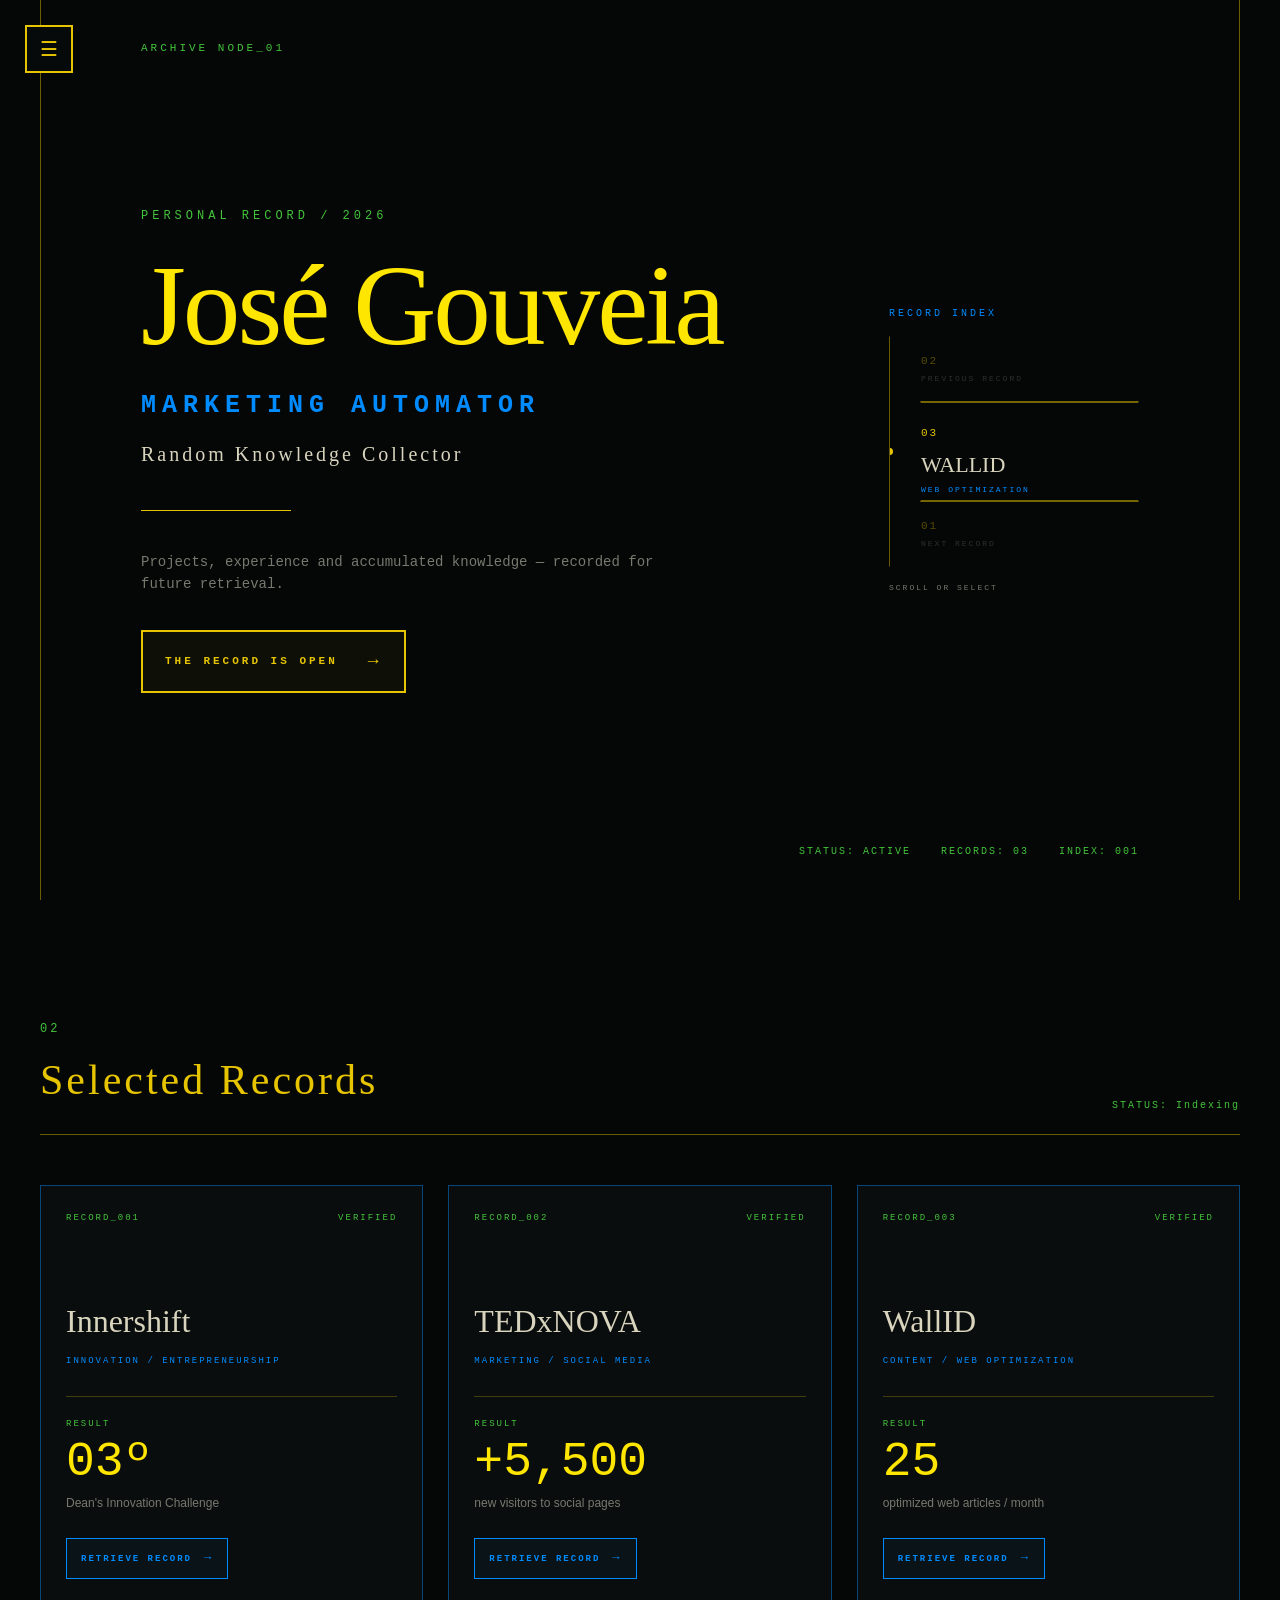
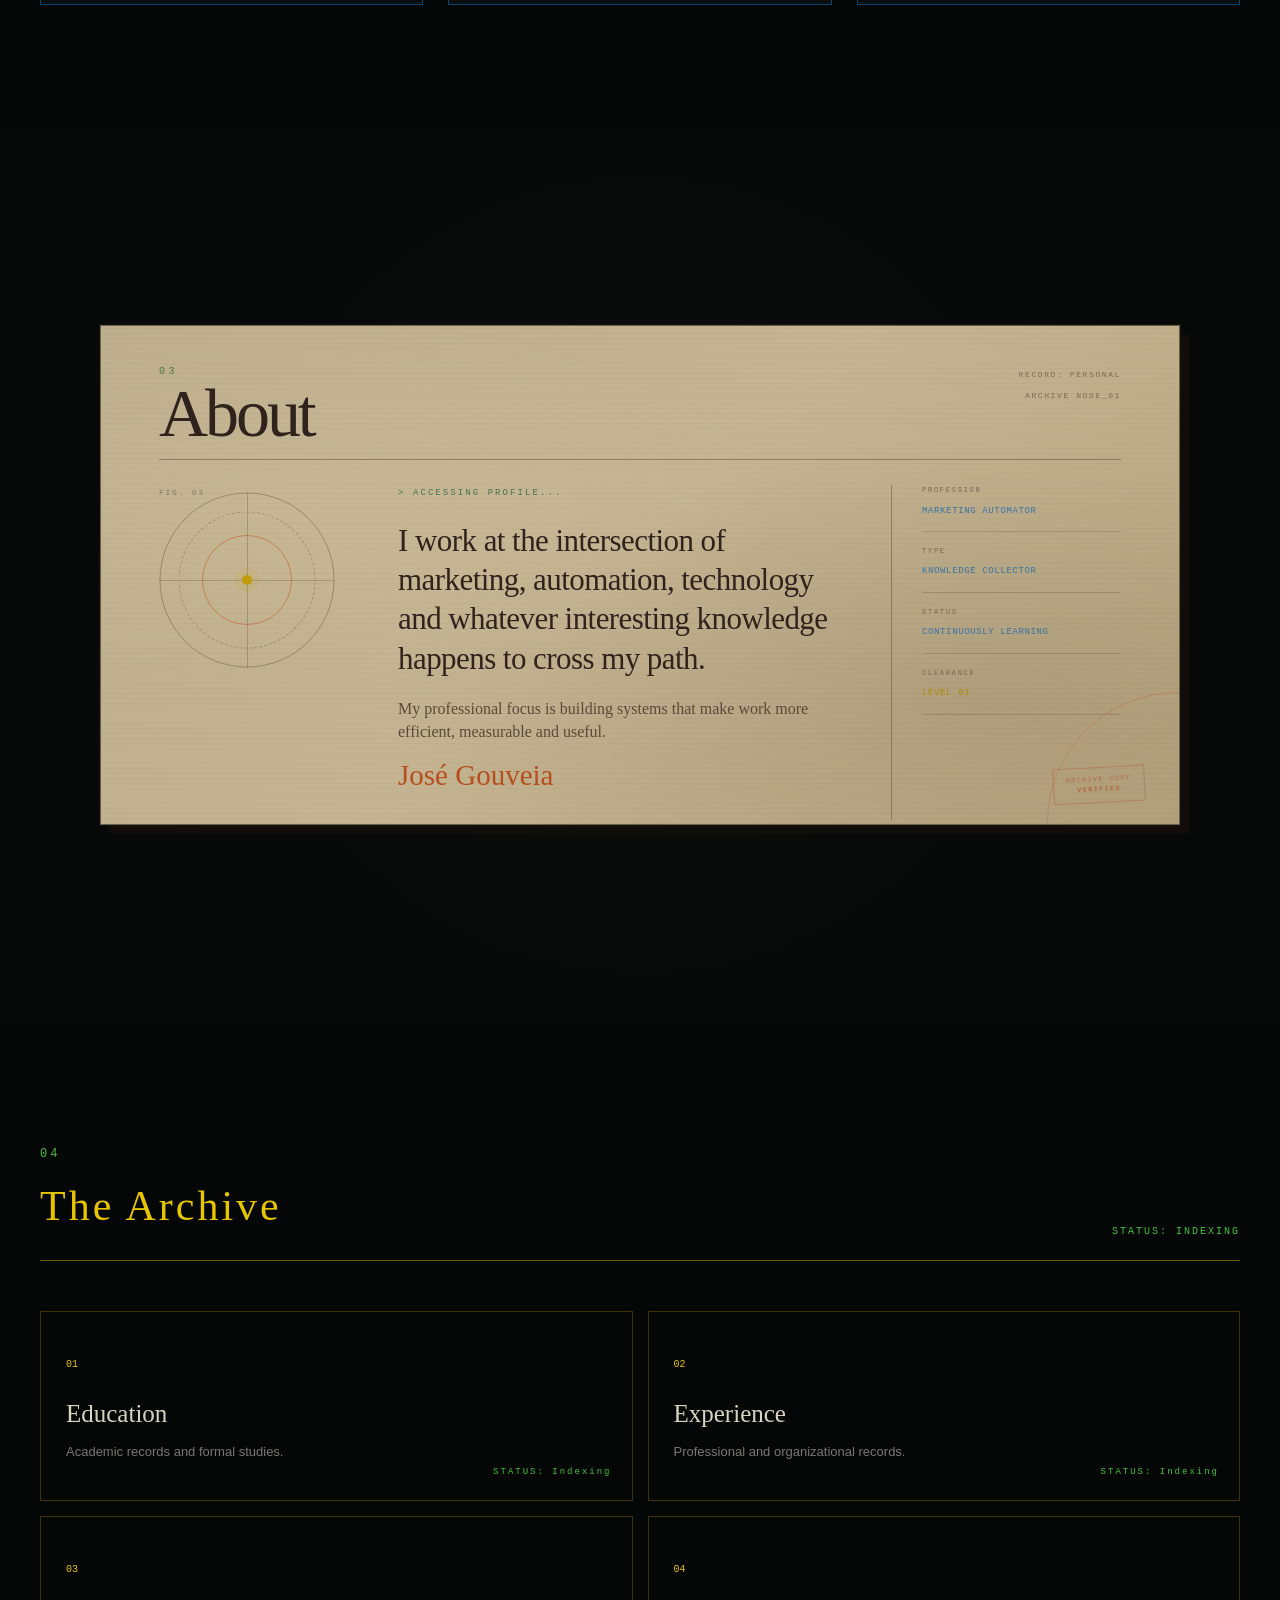
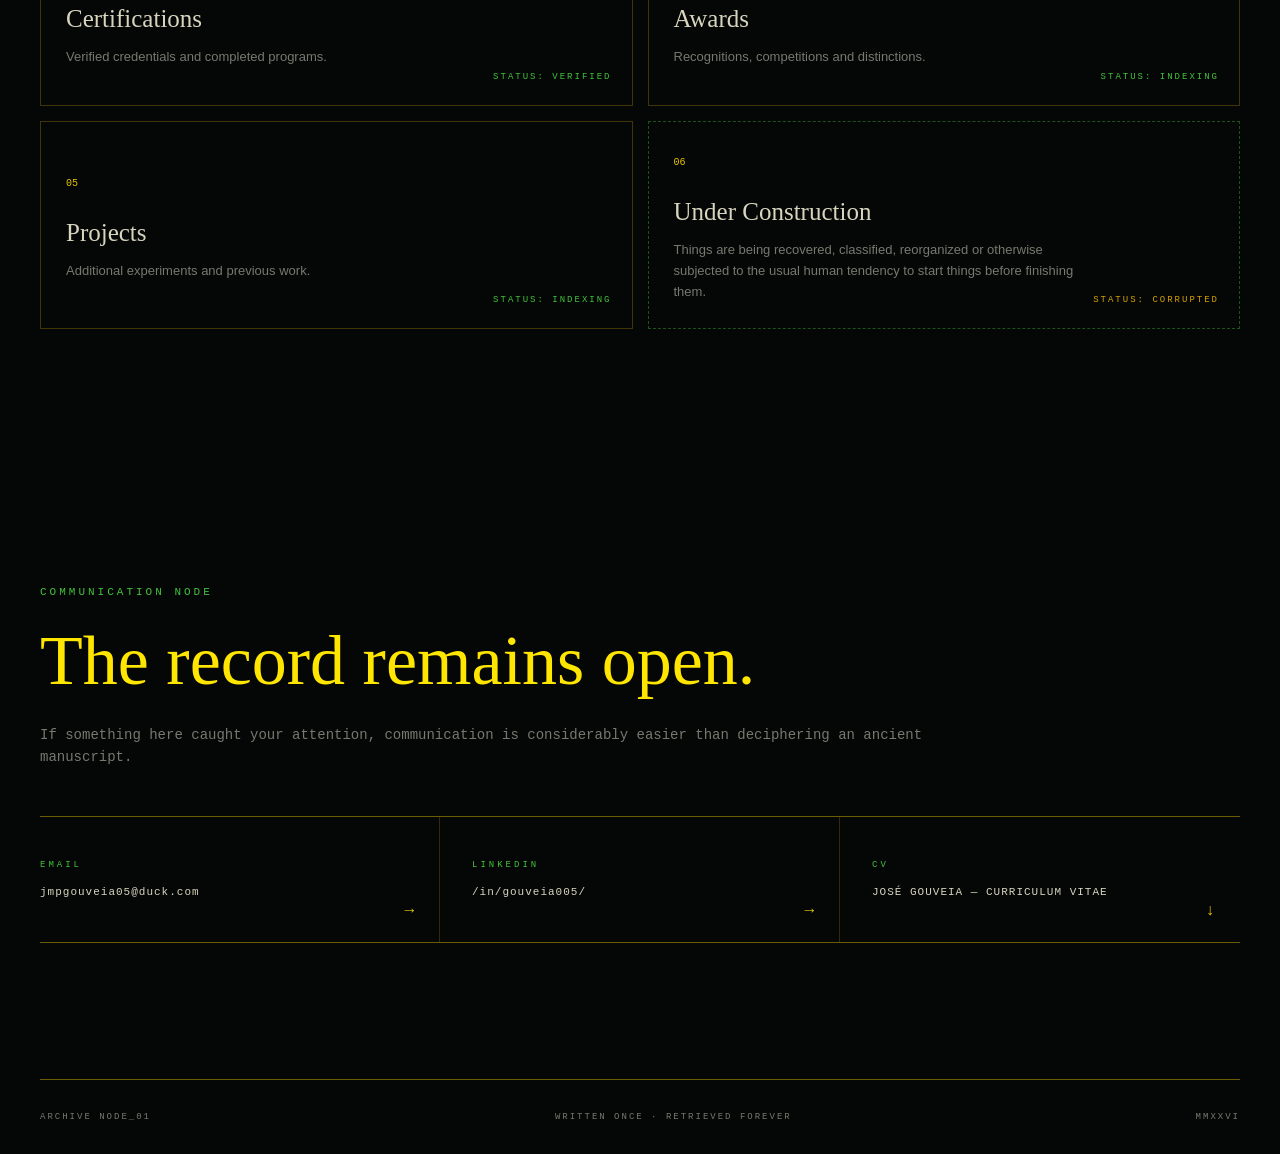
==== commit 0f962441: "sanity check" ====
--- a/index.html
+++ b/index.html
@@ -835,6 +835,8 @@
              CONTACT
              ========================= -->
 
+<section id="contact" class="section contact-section">
+
 <div class="contact-content">
 
     <p class="contact-label">
@@ -918,6 +920,12 @@
 </div>
 
 
+    
+        </section>
+
+    </main>
+
+
     <!-- =========================
          FOOTER
          ========================= -->
@@ -943,5 +951,4 @@
 
 </body>
 
-</html>
-
+</html>
--- a/css/style.css
+++ b/css/style.css
@@ -51,6 +51,11 @@
 
 button {
     font: inherit;
+    cursor: pointer;
+}
+
+button:disabled {
+    cursor: default;
 }
 
 img {
@@ -140,7 +145,7 @@
 
     background: #070a0a;
 
-    border: 1px solid var(--gold);
+    border: 2px solid var(--gold);
 
     color: var(--gold);
 
@@ -150,12 +155,20 @@
 
     transition:
         background 0.2s,
-        color 0.2s;
-}
-
-.nav-toggle:hover {
+        color 0.2s,
+        box-shadow 0.2s,
+        transform 0.1s;
+}
+
+.nav-toggle:hover,
+.nav-toggle:focus-visible {
     background: var(--gold);
     color: var(--background);
+    box-shadow: 0 0 0 2px rgba(230, 196, 0, 0.18);
+}
+
+.nav-toggle:active {
+    transform: translateY(1px);
 }
 
 .nav-content {
@@ -354,25 +367,36 @@
     gap: 30px;
 
     margin-top: 35px;
-    padding: 14px 20px;
-
-    border: 1px solid var(--gold);
+    padding: 15px 22px;
+
+    background: rgba(230, 196, 0, 0.04);
+
+    border: 2px solid var(--gold);
 
     color: var(--gold);
 
     font-family: monospace;
     font-size: 11px;
+    font-weight: bold;
 
     letter-spacing: 3px;
 
     transition:
         background 0.2s,
-        color 0.2s;
-}
-
-.archive-button:hover {
+        color 0.2s,
+        box-shadow 0.2s,
+        transform 0.1s;
+}
+
+.archive-button:hover,
+.archive-button:focus-visible {
     background: var(--gold);
     color: var(--background);
+    box-shadow: 0 0 0 2px rgba(230, 196, 0, 0.18);
+}
+
+.archive-button:active {
+    transform: translateY(1px);
 }
 
 .archive-button span {
@@ -458,13 +482,29 @@
 
     margin-left: 30px;
 
-    border: none;
+    border: 1px solid transparent;
 
     background: transparent;
 
     text-align: left;
 
     cursor: pointer;
+
+    transition:
+        opacity 0.2s,
+        background 0.2s,
+        border-color 0.2s,
+        padding-left 0.2s;
+}
+
+.selector-item:hover,
+.selector-item:focus-visible {
+    border-color: var(--gold-border);
+    background: rgba(230, 196, 0, 0.04);
+}
+
+.selector-item:active {
+    border-color: var(--gold);
 }
 
 .selector-previous,
@@ -688,31 +728,50 @@
 .record-link {
     align-self: flex-start;
 
+    display: inline-flex;
+    align-items: center;
+    gap: 12px;
+
     margin-top: 25px;
-    padding: 0;
-
-    background: transparent;
-
-    border: none;
+    padding: 10px 14px;
+
+    background: rgba(0, 122, 204, 0.06);
+
+    border: 1px solid var(--blue);
 
     color: var(--blue);
 
     font-family: monospace;
     font-size: 9px;
+    font-weight: bold;
 
     letter-spacing: 2px;
 
     cursor: pointer;
 
-    transition: color 0.2s;
-}
-
-.record-link:hover {
-    color: var(--blue-bright);
+    transition:
+        background 0.2s,
+        border-color 0.2s,
+        color 0.2s,
+        box-shadow 0.2s,
+        transform 0.1s;
+}
+
+.record-link:hover,
+.record-link:focus-visible {
+    background: var(--blue);
+    border-color: var(--blue-bright);
+    color: var(--background);
+    box-shadow: 0 0 0 2px rgba(0, 122, 204, 0.16);
+}
+
+.record-link:active {
+    transform: translateY(1px);
 }
 
 .record-link span {
-    margin-left: 5px;
+    margin-left: 0;
+    font-size: 12px;
 }
 
 
@@ -1578,6 +1637,57 @@
 
 
 /* =========================================================
+   INTERACTIVE BUTTON AFFORDANCES
+   ========================================================= */
+
+/* Archive cards are buttons, not decorative panels. */
+.archive-item {
+    cursor: pointer;
+
+    transition:
+        background 0.2s,
+        border-color 0.2s,
+        transform 0.1s;
+}
+
+.archive-item:hover,
+.archive-item:focus-visible {
+    background: rgba(230, 196, 0, 0.04);
+    border-color: var(--gold);
+}
+
+.archive-item:active {
+    transform: translateY(1px);
+}
+
+
+/* Contact records are interactive links. */
+.contact-record {
+    cursor: pointer;
+
+    transition:
+        background 0.2s,
+        border-color 0.2s;
+}
+
+.contact-record:hover,
+.contact-record:focus-visible {
+    background: rgba(230, 196, 0, 0.04);
+    border-color: var(--gold-border);
+}
+
+
+/* Keyboard users get the same visible affordance as mouse users. */
+.archive-item:focus-visible,
+.selector-item:focus-visible,
+.nav-toggle:focus-visible,
+.archive-button:focus-visible,
+.contact-record:focus-visible {
+    box-shadow: 0 0 0 2px rgba(230, 196, 0, 0.18);
+}
+
+
+/* =========================================================
    FOCUS STATES
    ========================================================= */
 
